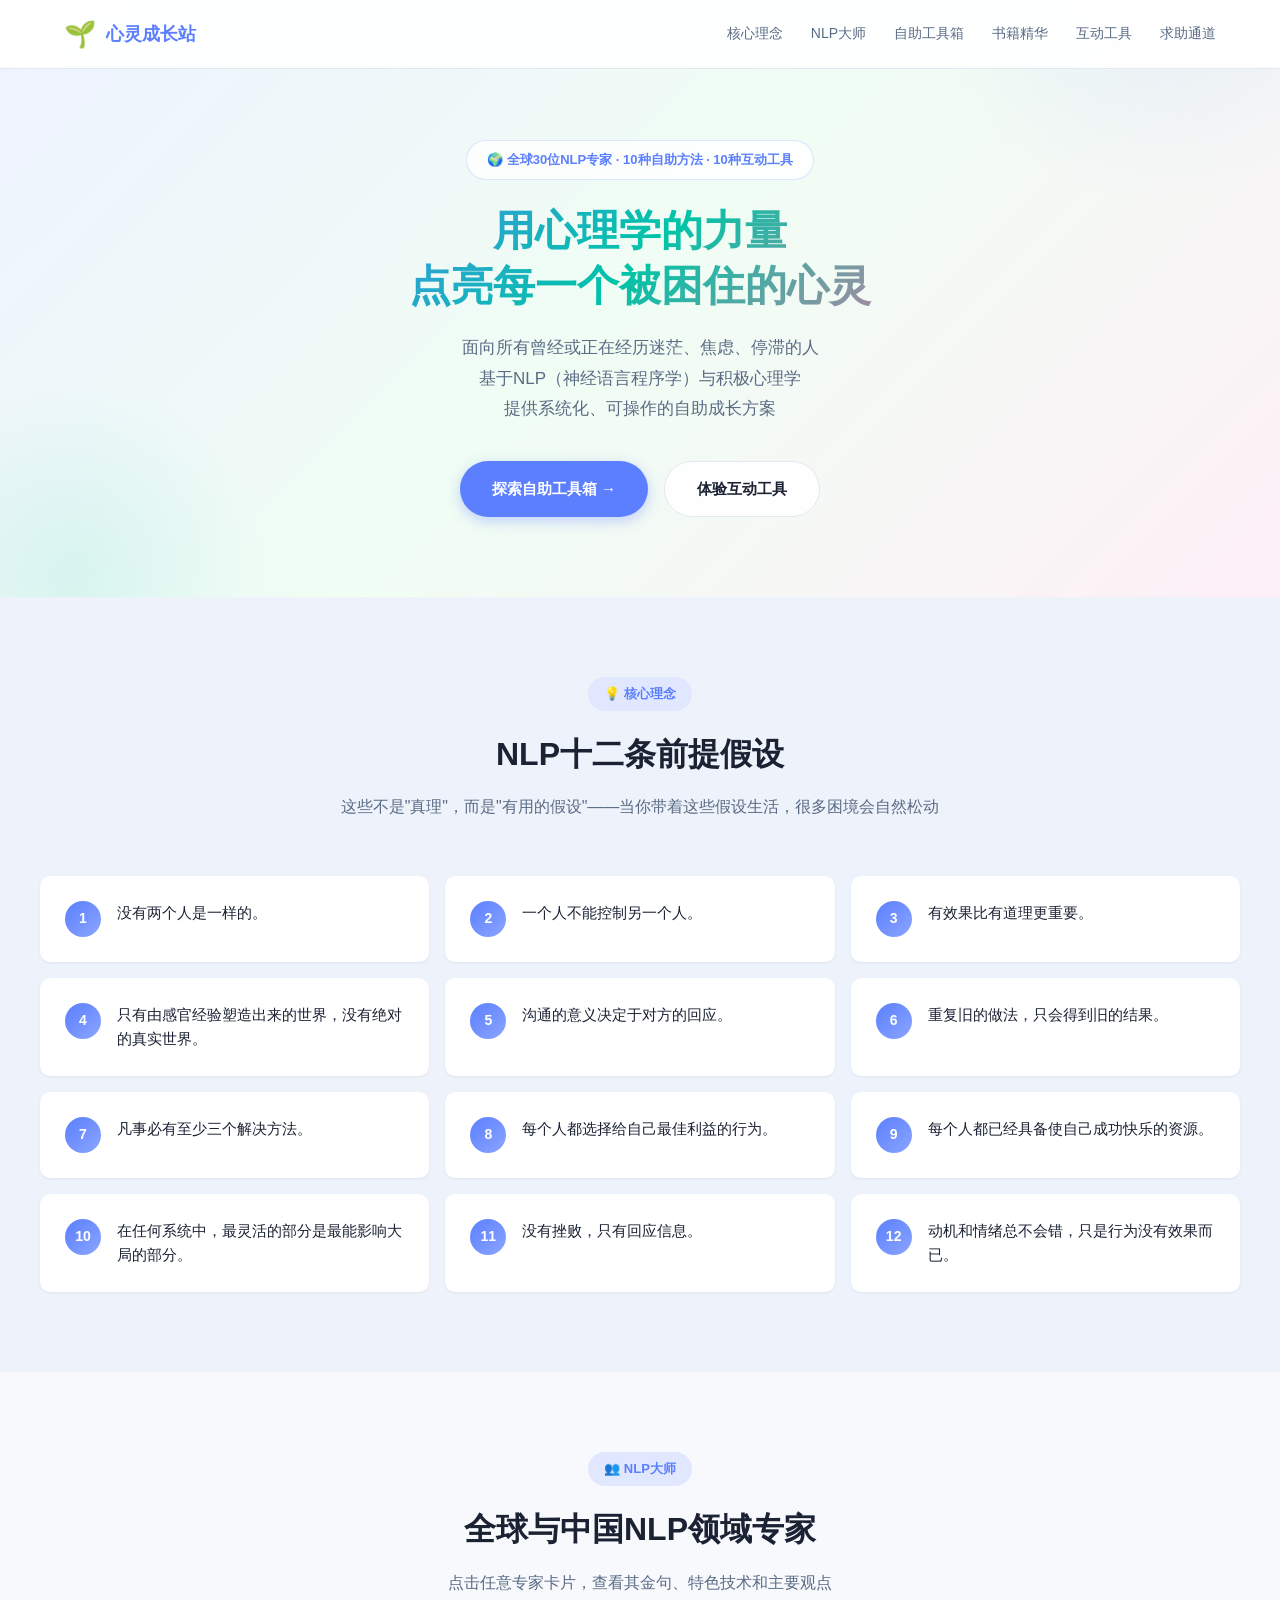
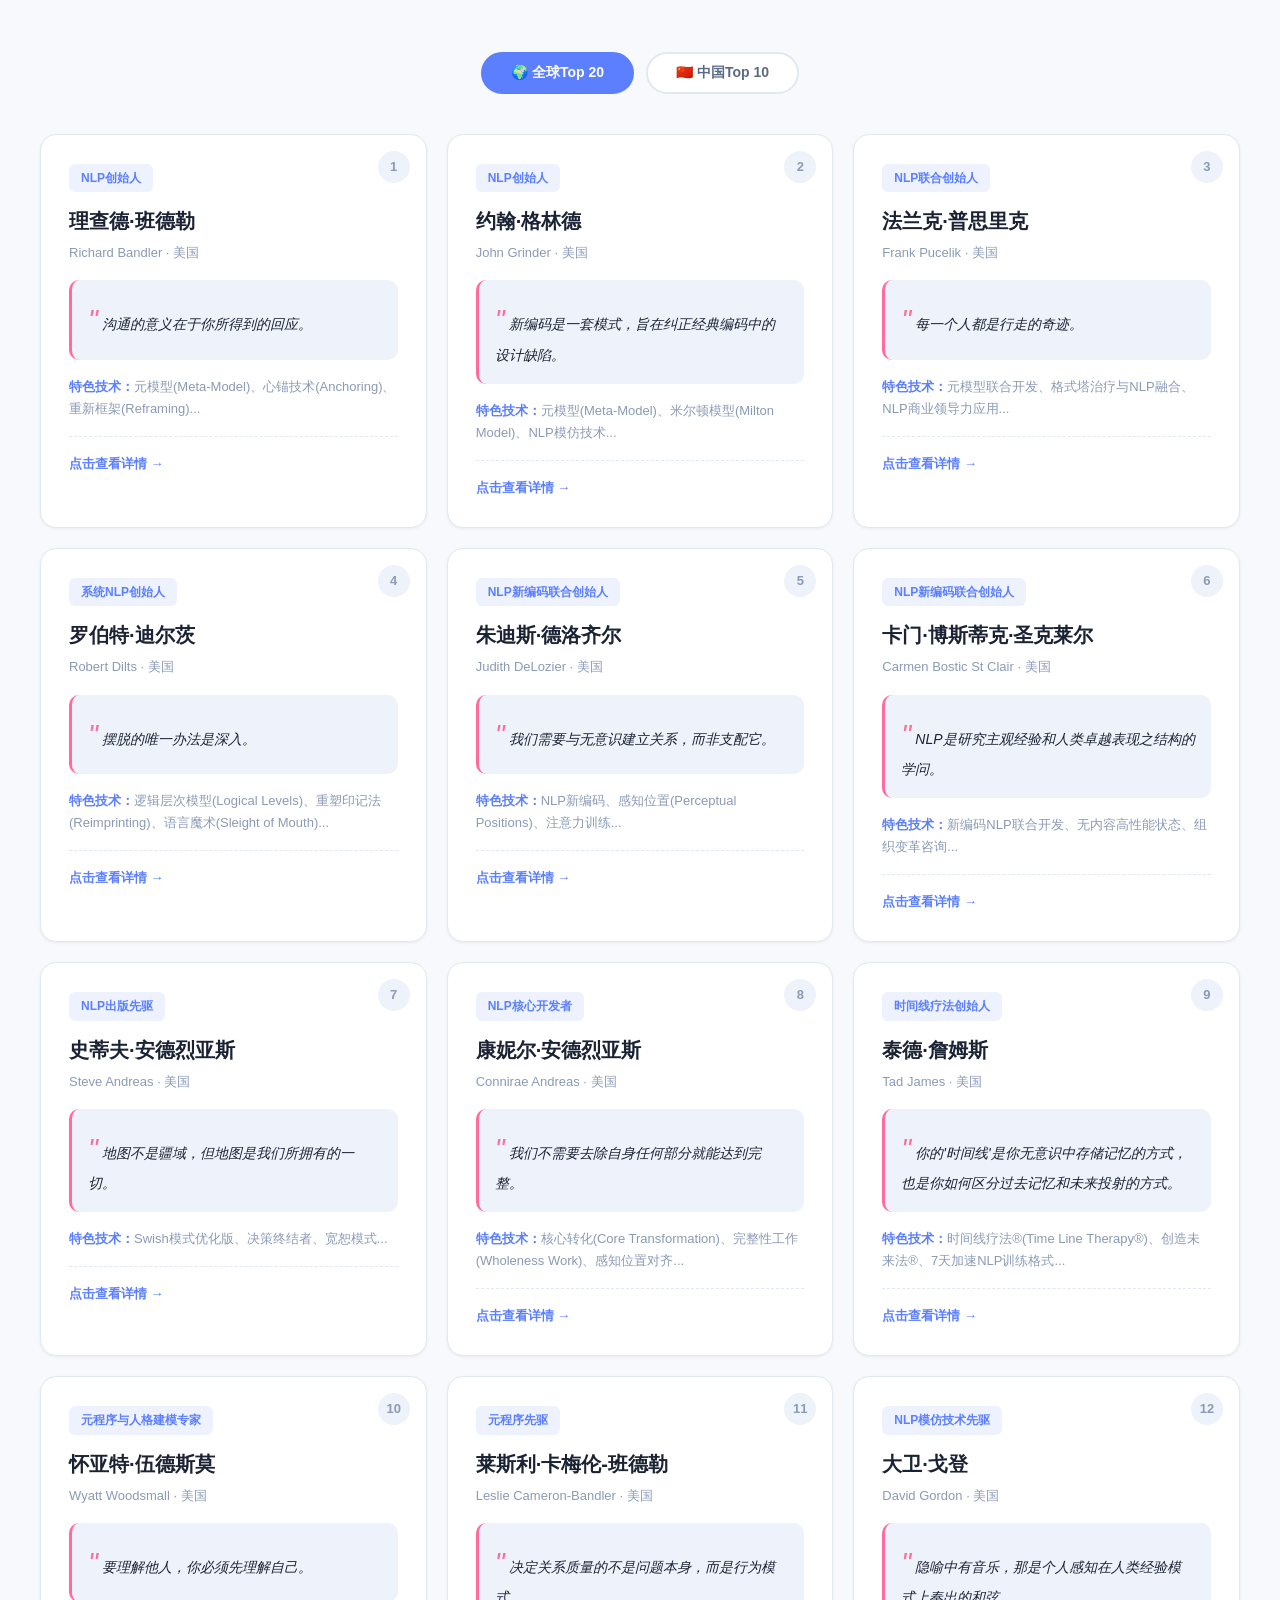
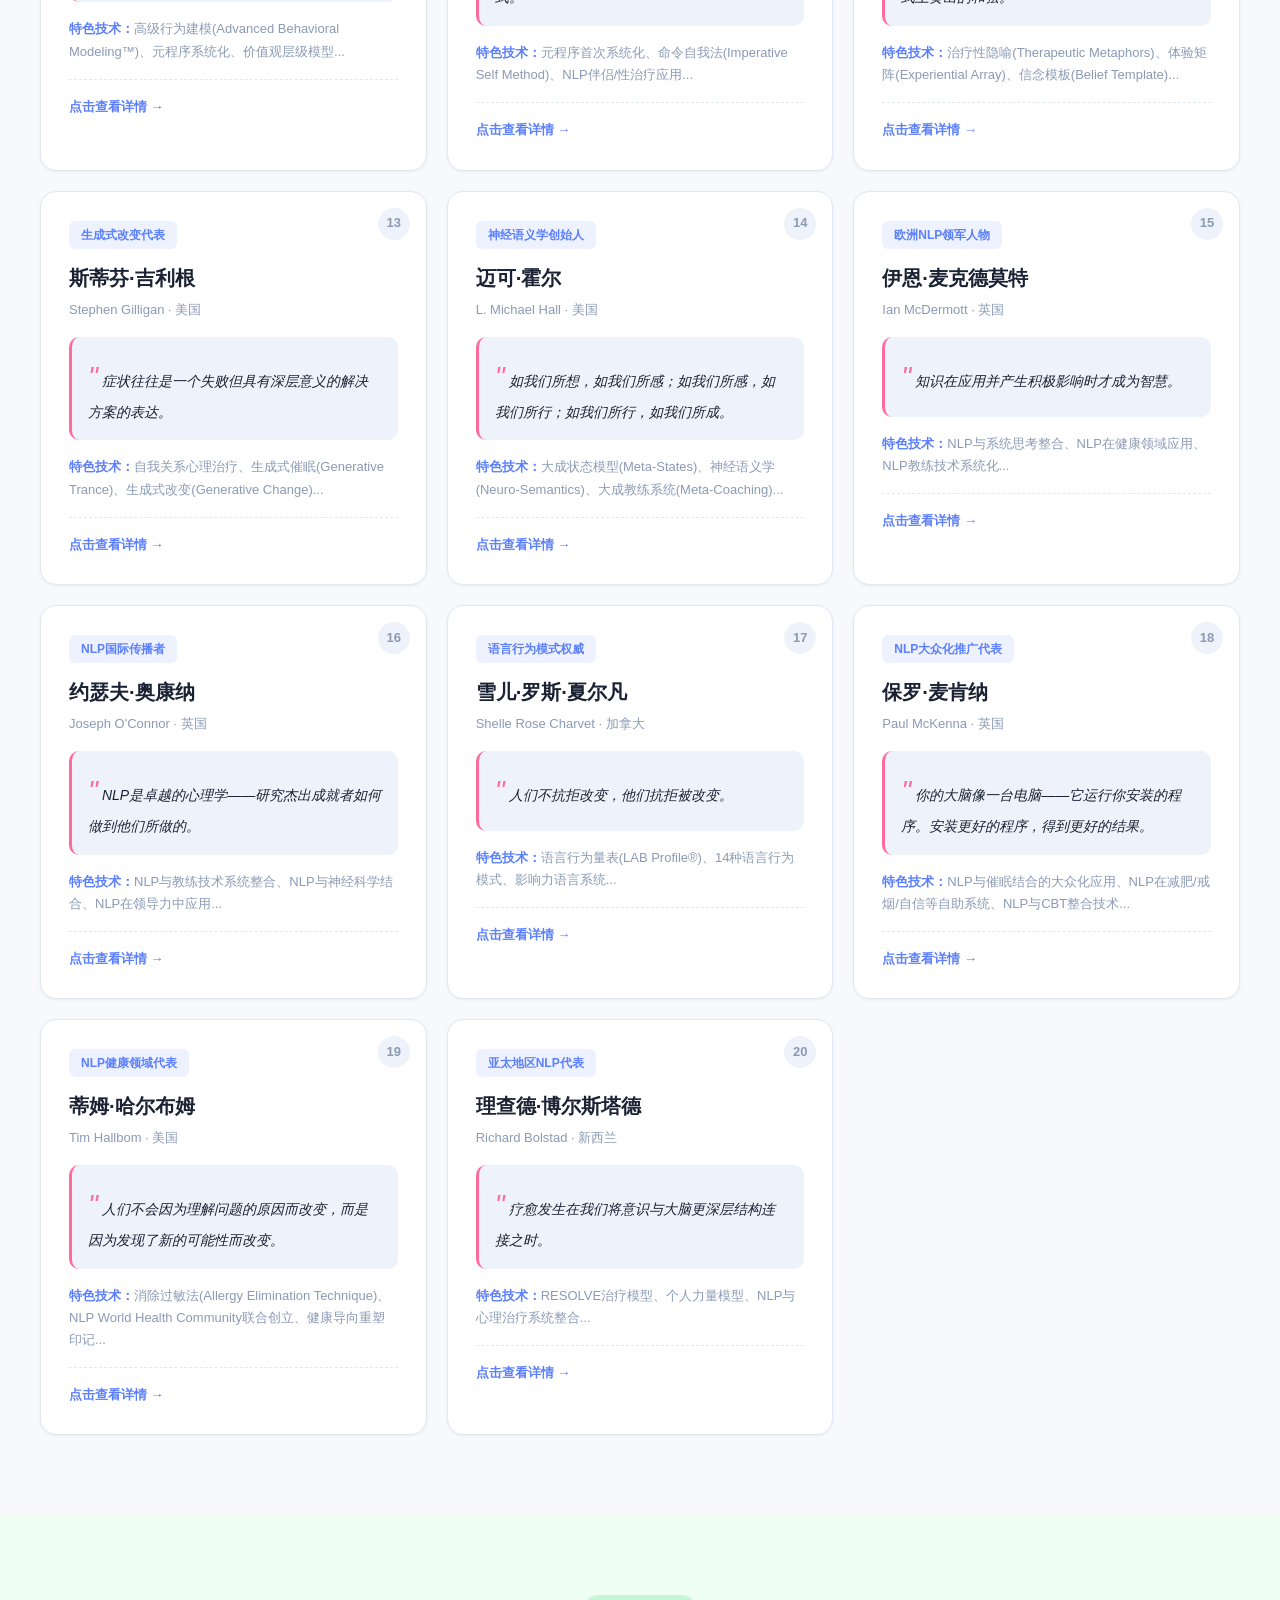
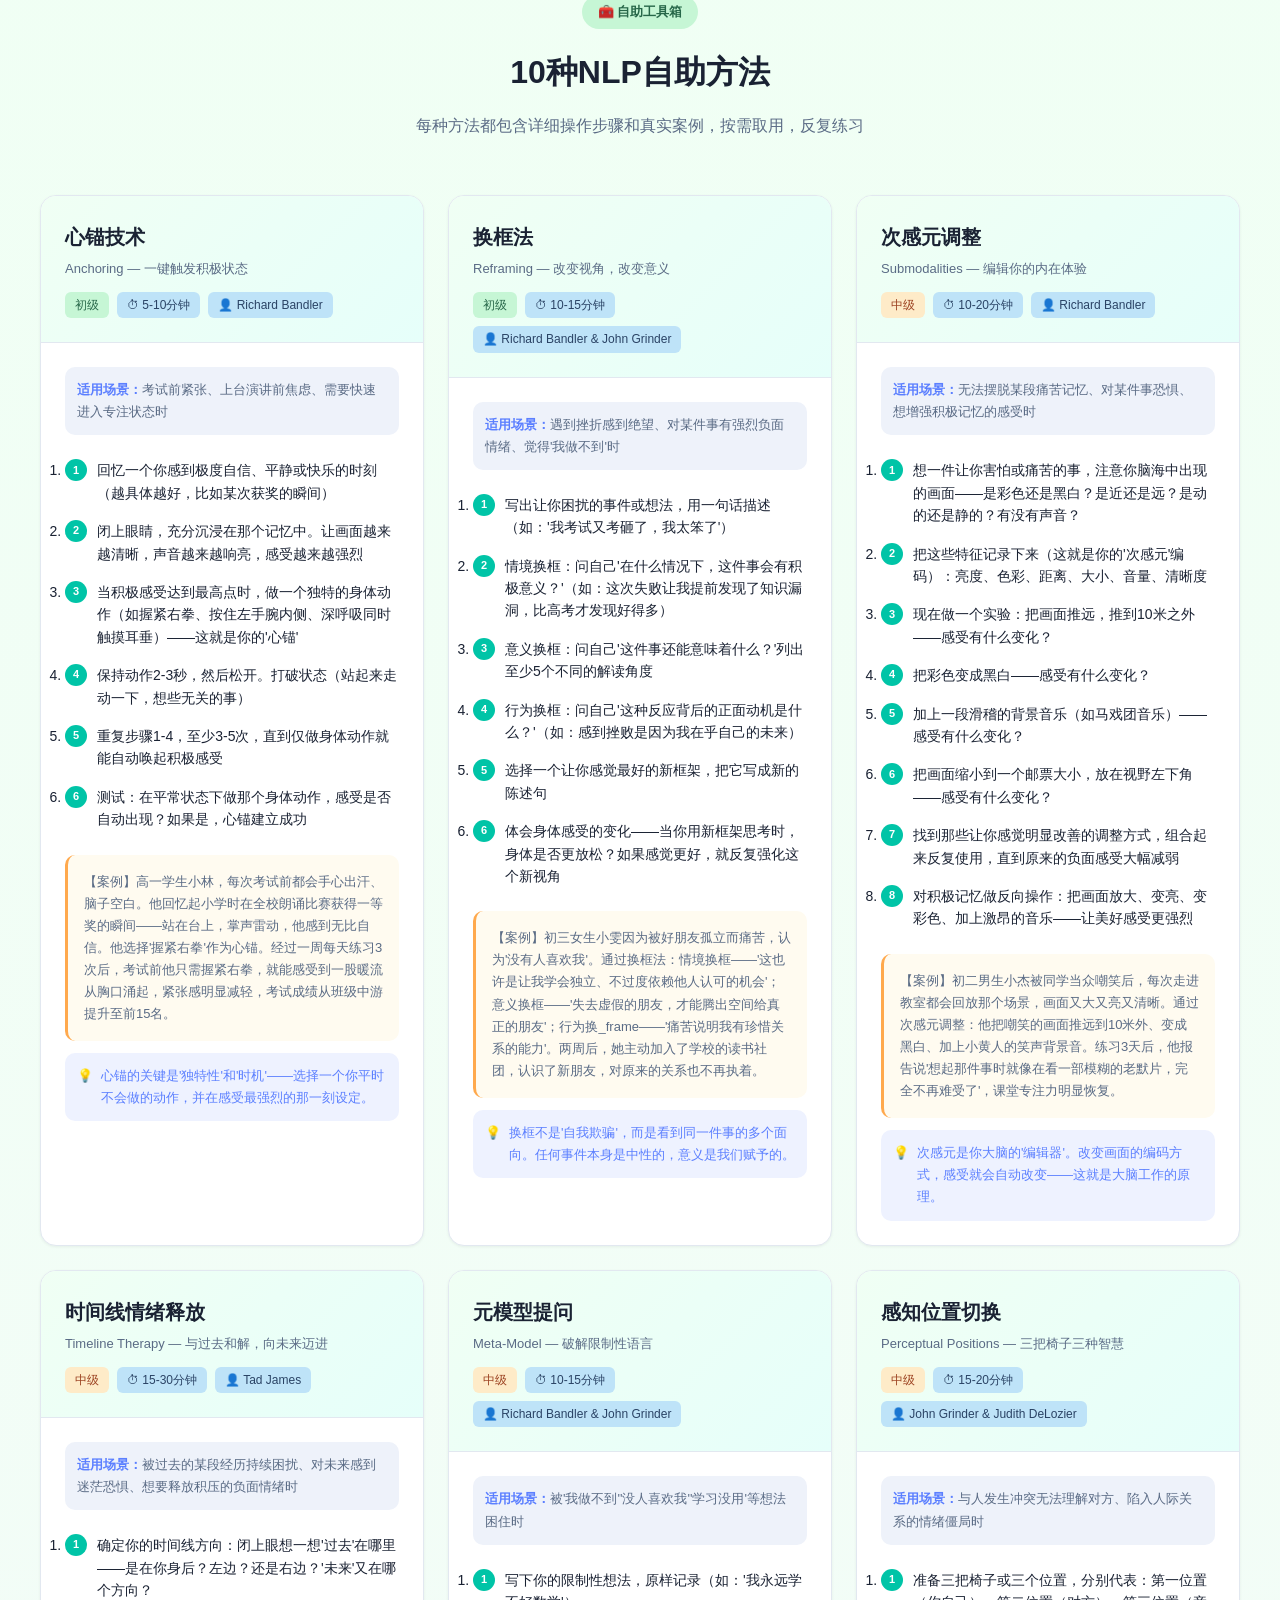
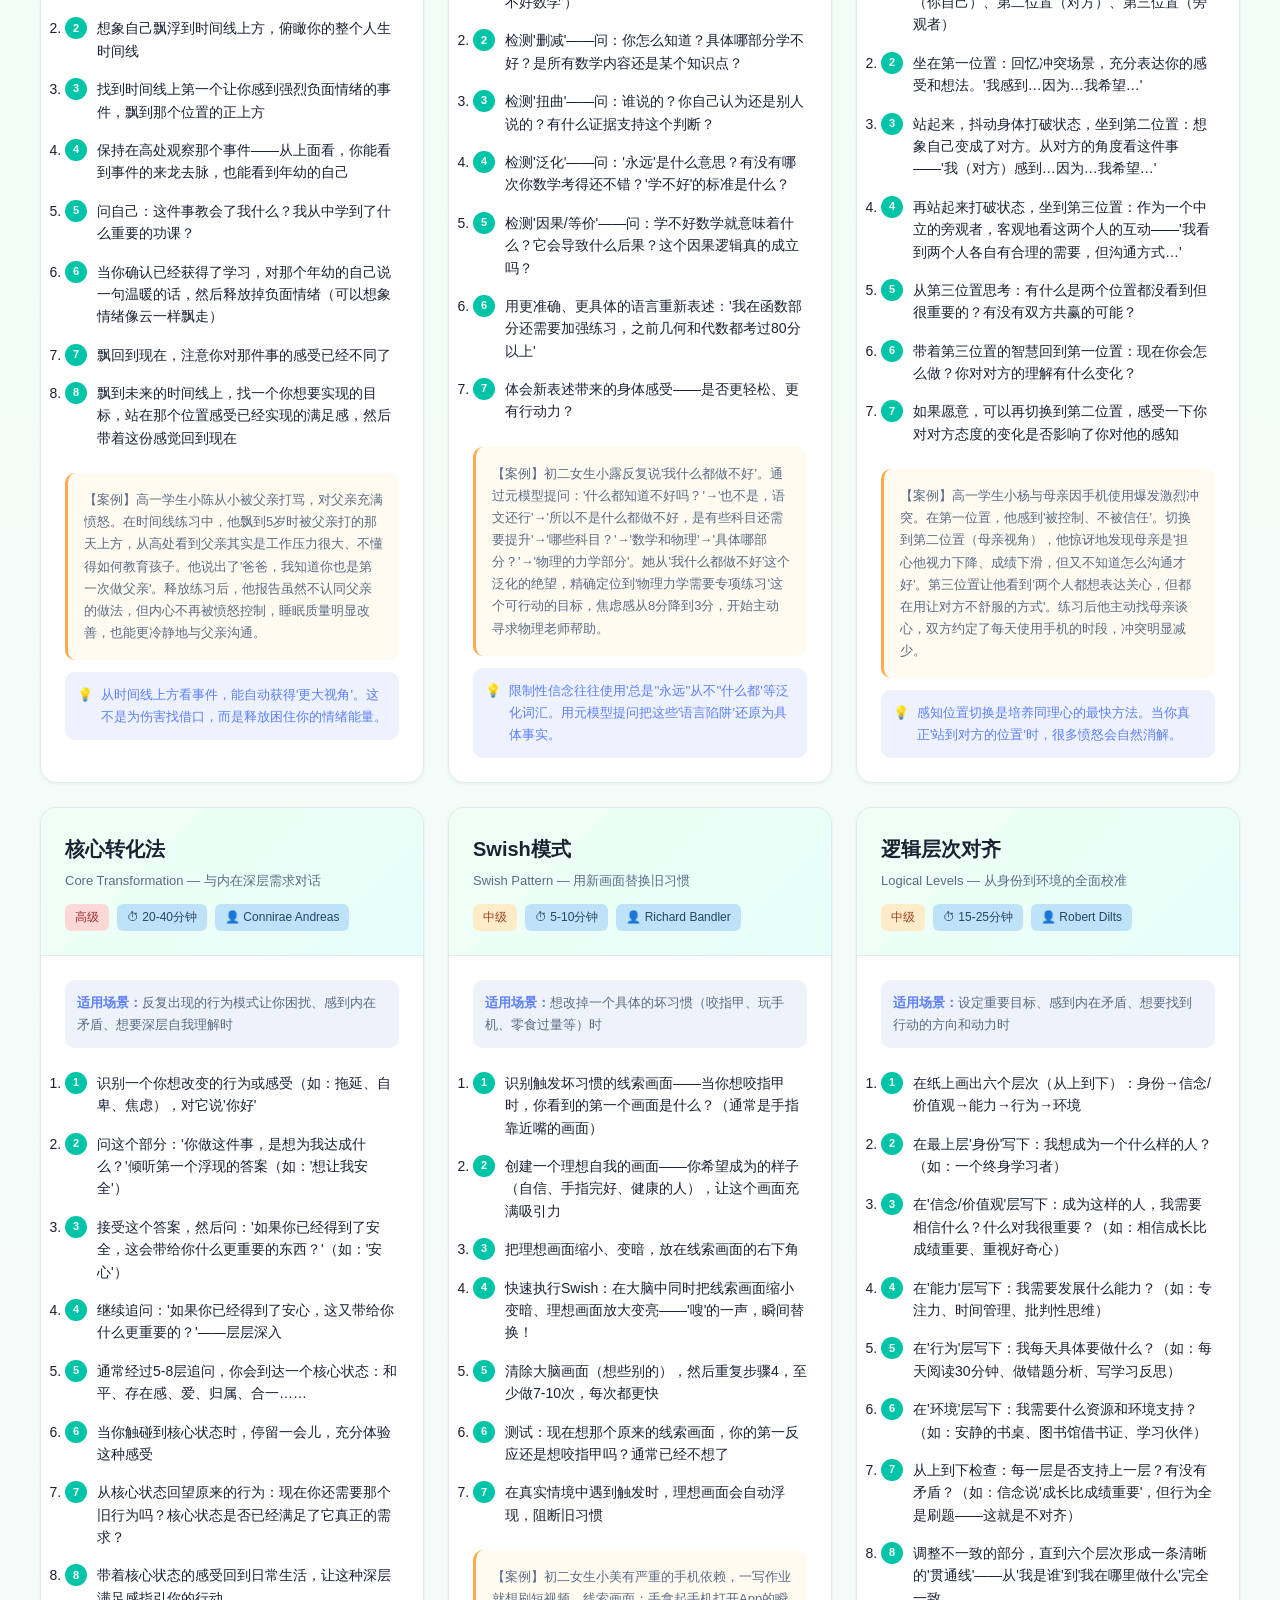
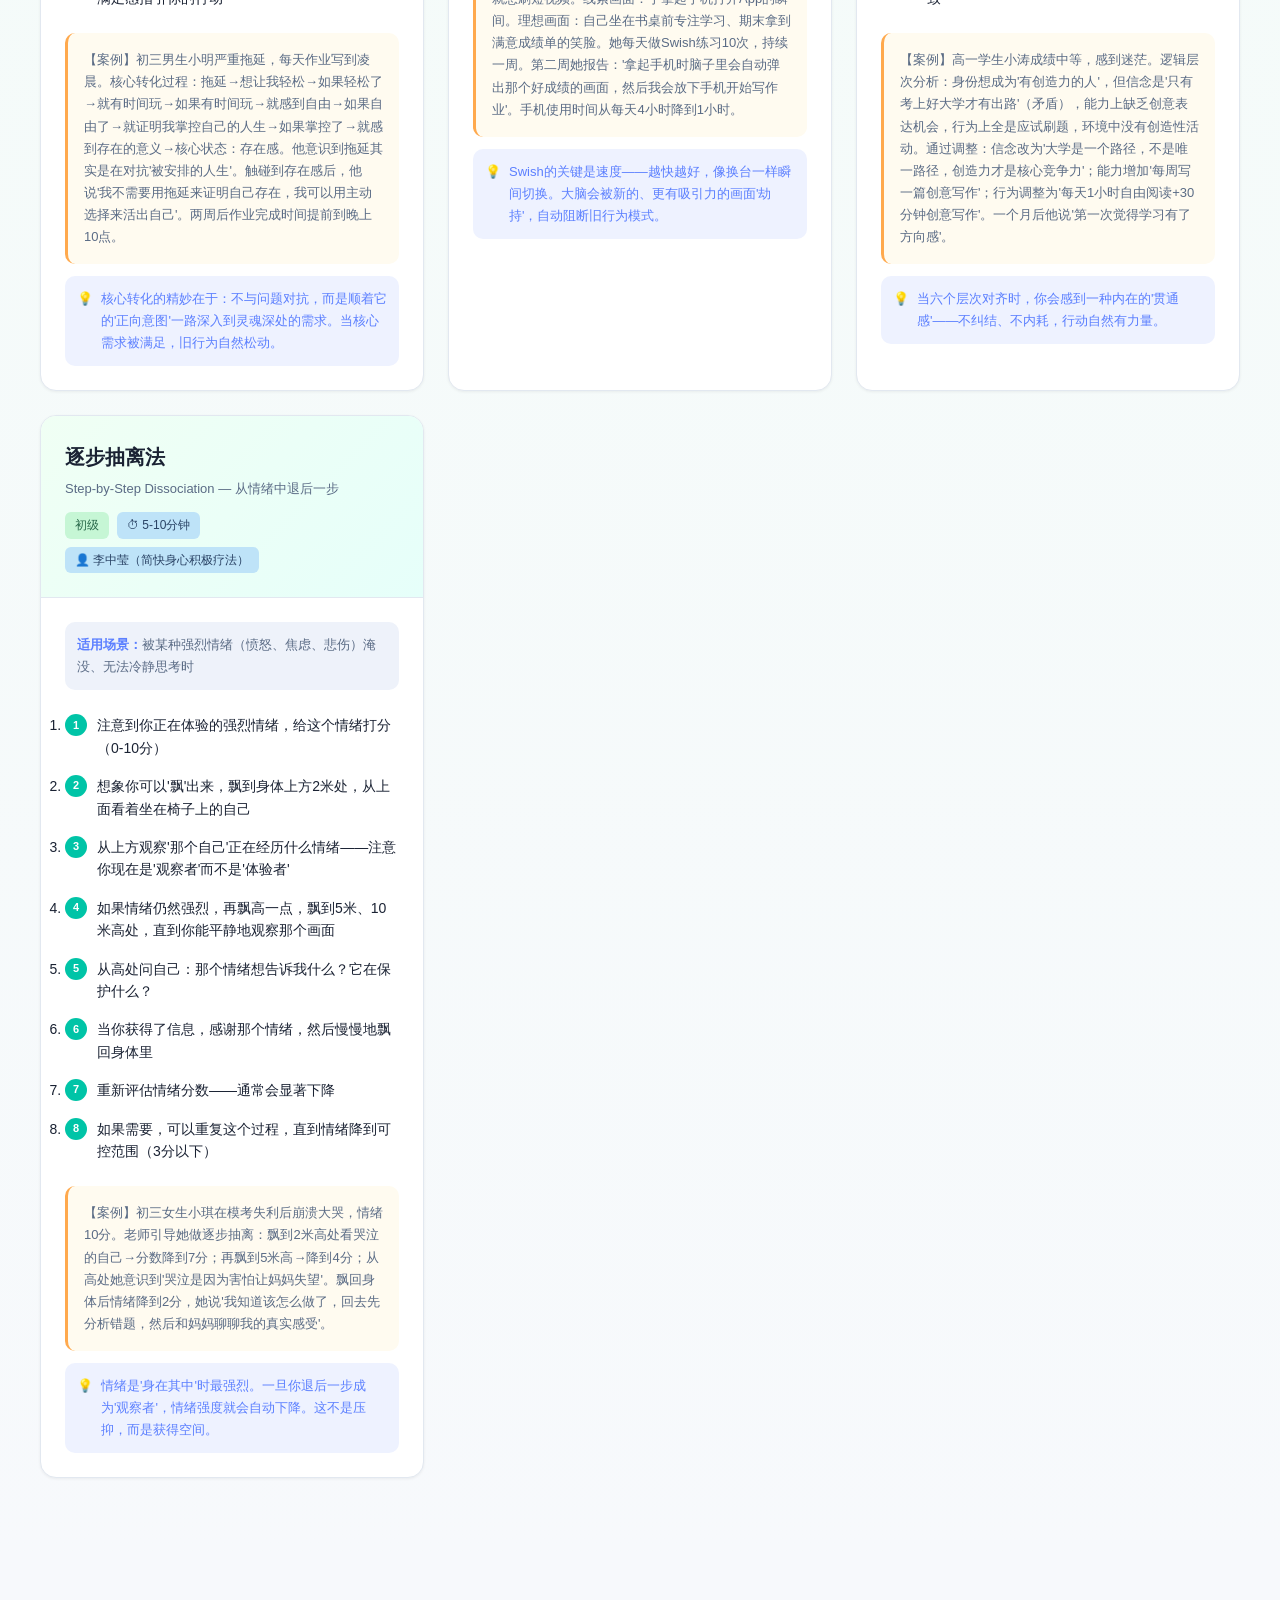
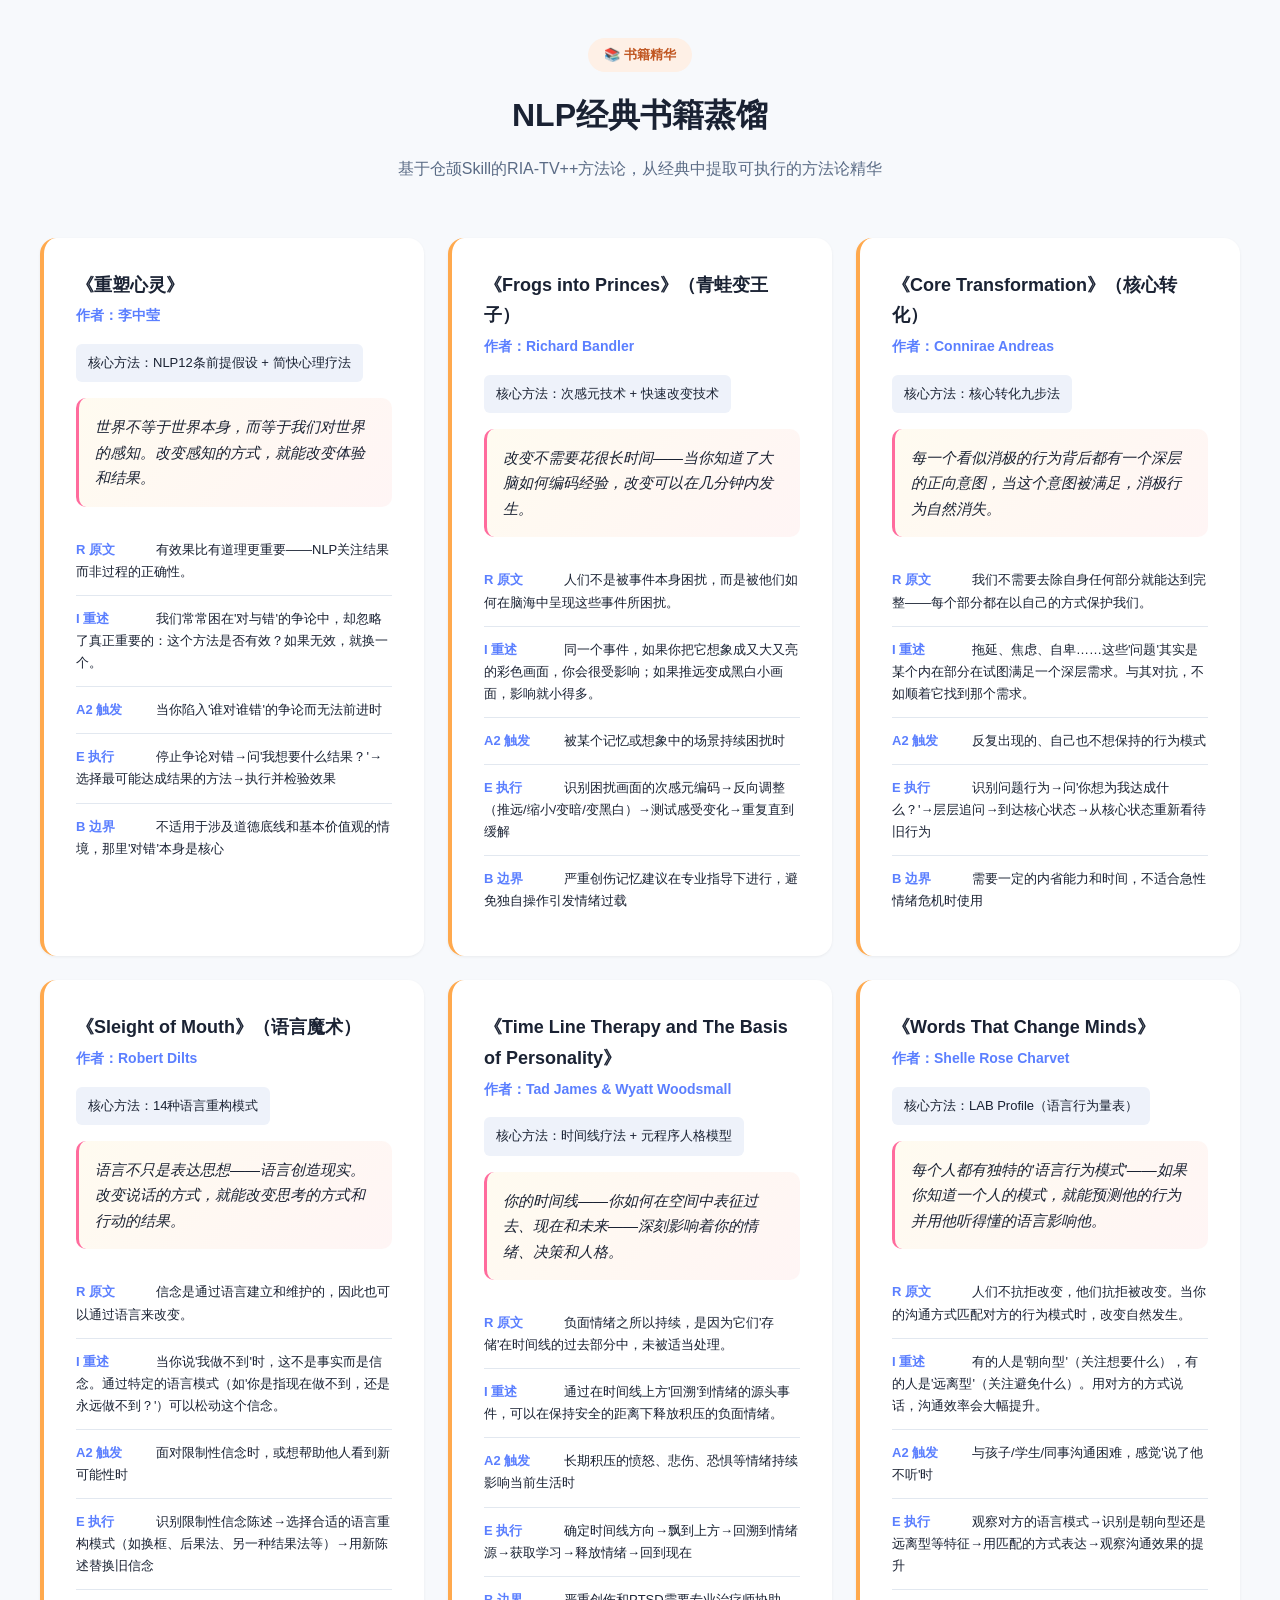
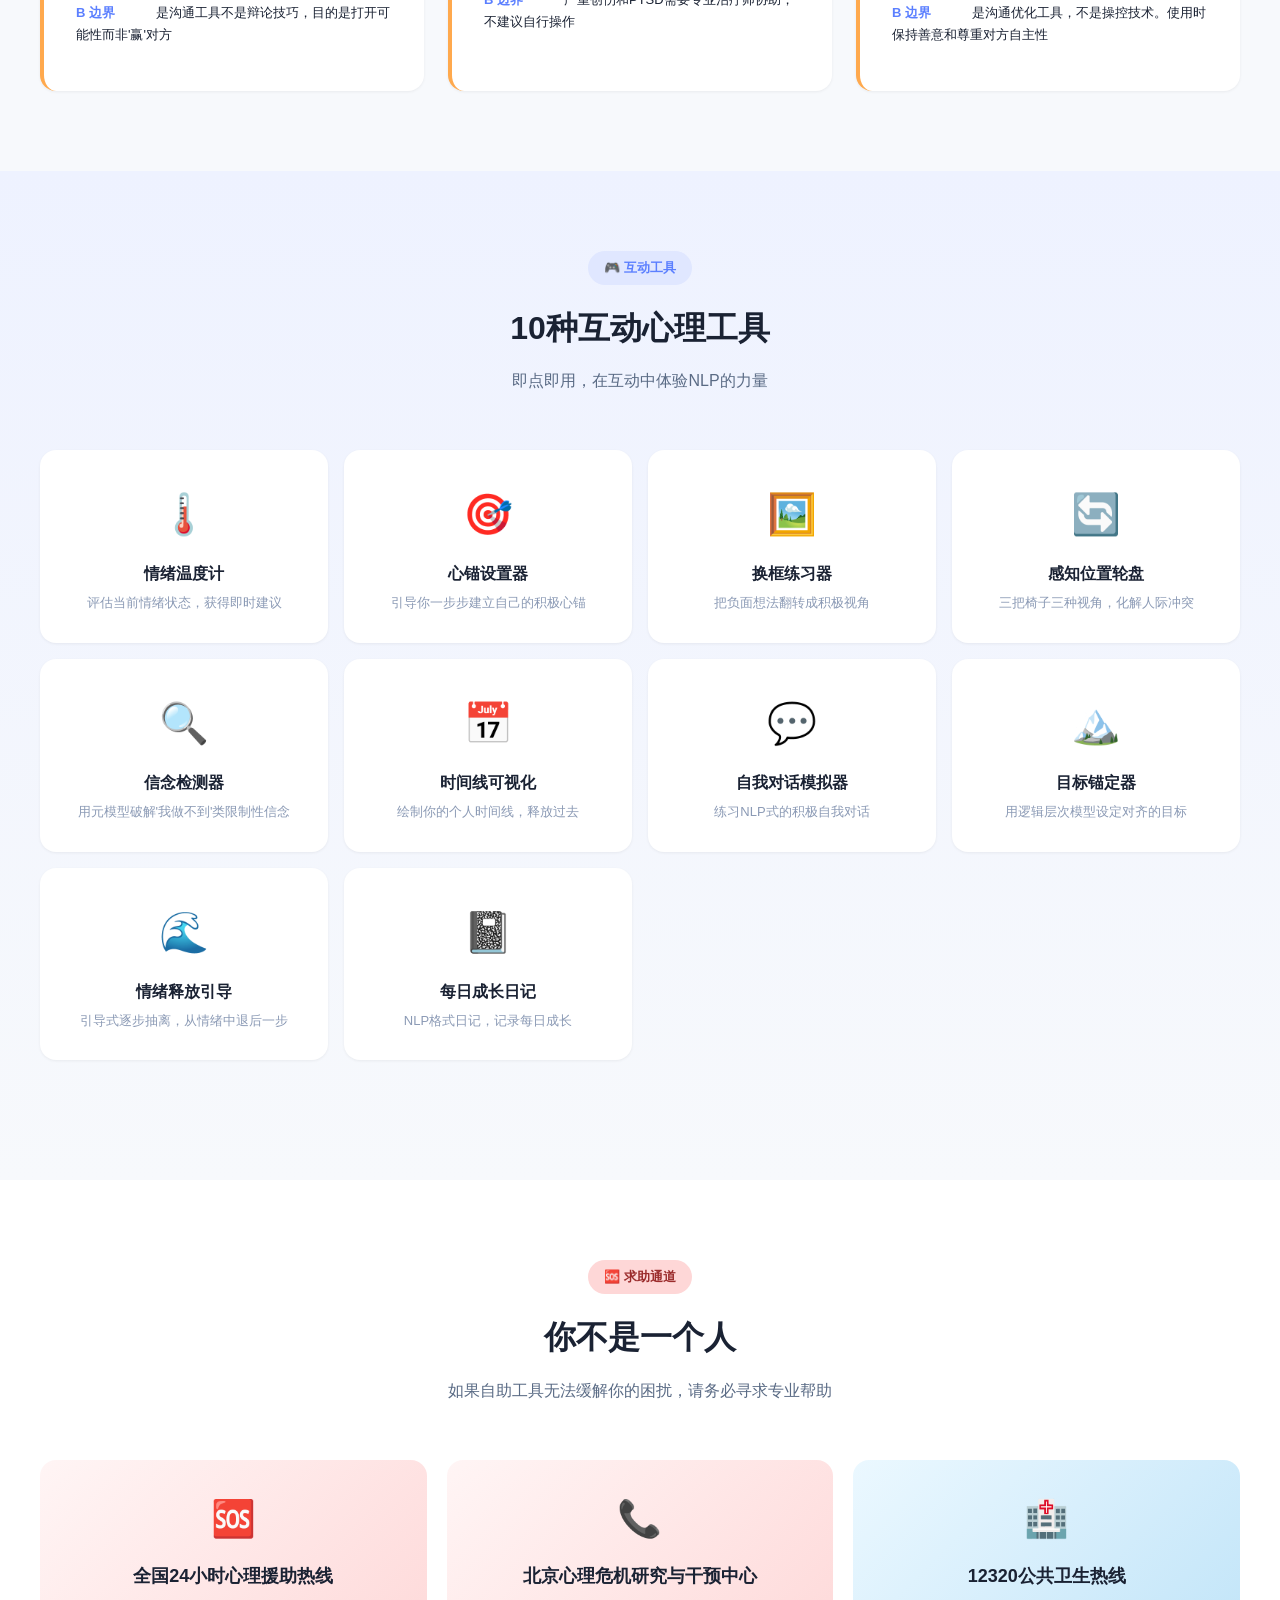
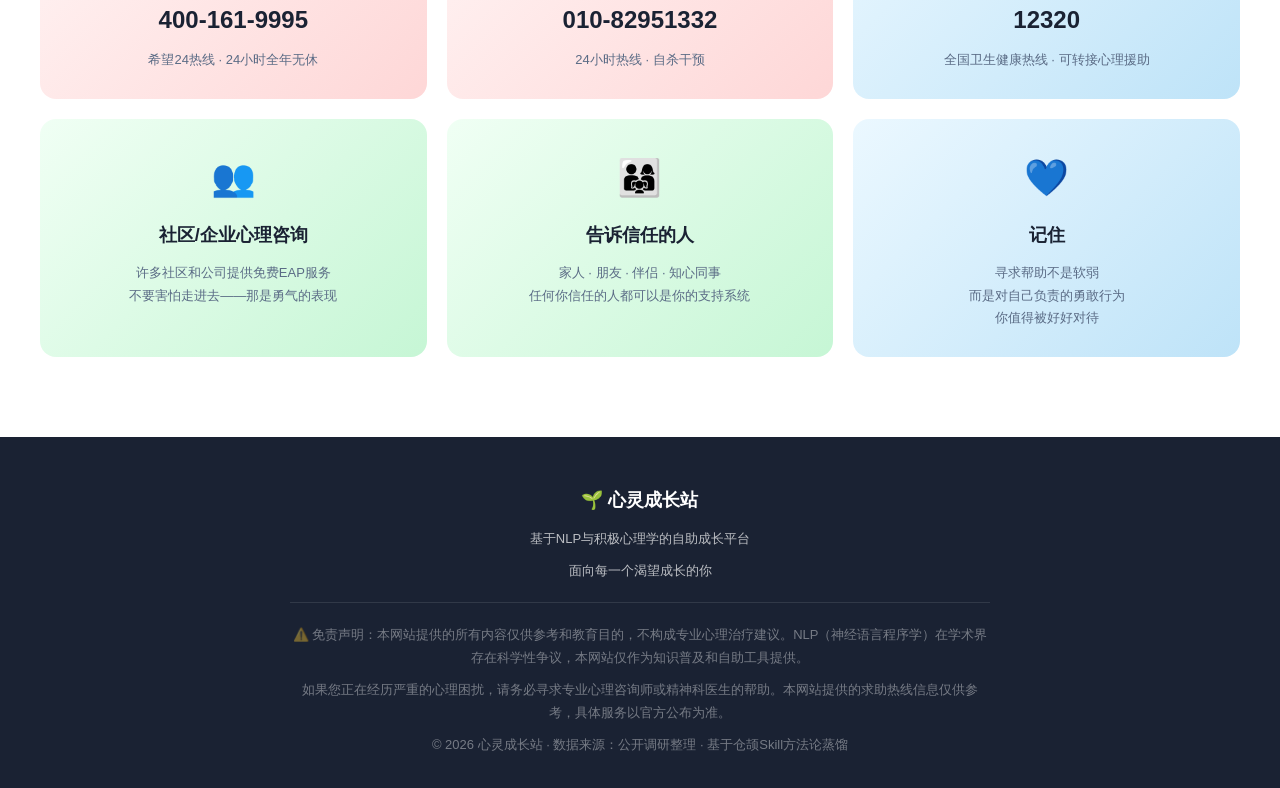
==== inline.html @ bf57987c "refactor: 移除中小学生相关内容，改为通用成人版" ====
<!DOCTYPE html>
<html lang="zh-CN">
<head>
  <meta charset="UTF-8">
  <meta name="viewport" content="width=device-width, initial-scale=1.0">
  <title>NLP心理学自助成长平台 | 心灵成长工具箱</title>
  <meta name="description" content="基于NLP（神经语言程序学）的自助成长心理学平台，涵盖全球及中国NLP专家、自助工具箱、互动心理工具，提供系统化可操作的自助成长方案。">
  <style>
/* ============================================================
   NLP心理学自助成长网站 - 样式表
   ============================================================ */

/* ---------- CSS变量 ---------- */
:root {
  --primary: #5B7FFF;
  --primary-light: #8BA5FF;
  --primary-dark: #3A5BDB;
  --secondary: #00C4A7;
  --accent: #FF6B9D;
  --warm: #FFA94D;
  --bg: #F7F9FC;
  --bg-card: #FFFFFF;
  --bg-soft: #EEF2FA;
  --text: #1A2233;
  --text-secondary: #5A6B85;
  --text-light: #8B9AB5;
  --border: #E2E8F0;
  --shadow-sm: 0 1px 3px rgba(0,0,0,0.06);
  --shadow-md: 0 4px 16px rgba(0,0,0,0.08);
  --shadow-lg: 0 12px 40px rgba(0,0,0,0.12);
  --radius: 16px;
  --radius-sm: 10px;
  --transition: 0.3s cubic-bezier(0.4, 0, 0.2, 1);
  --max-width: 1200px;
}

/* ---------- 重置 ---------- */
*, *::before, *::after { box-sizing: border-box; margin: 0; padding: 0; }
html { scroll-behavior: smooth; font-size: 16px; }
body {
  font-family: -apple-system, BlinkMacSystemFont, "Segoe UI", "PingFang SC", "Hiragino Sans GB", "Microsoft YaHei", "Helvetica Neue", Helvetica, Arial, sans-serif;
  background: var(--bg);
  color: var(--text);
  line-height: 1.7;
  -webkit-font-smoothing: antialiased;
}
a { color: inherit; text-decoration: none; }
ul { list-style: none; }
img { max-width: 100%; display: block; }

/* ---------- 导航栏 ---------- */
.navbar {
  position: fixed; top: 0; left: 0; right: 0; z-index: 1000;
  background: rgba(255,255,255,0.92);
  backdrop-filter: blur(12px);
  -webkit-backdrop-filter: blur(12px);
  border-bottom: 1px solid var(--border);
  transition: var(--transition);
}
.navbar-inner {
  max-width: var(--max-width); margin: 0 auto;
  display: flex; align-items: center; justify-content: space-between;
  padding: 12px 24px;
}
.navbar-logo {
  display: flex; align-items: center; gap: 10px;
  font-size: 18px; font-weight: 700; color: var(--primary);
}
.navbar-logo span { font-size: 26px; }
.navbar-links { display: flex; gap: 28px; }
.navbar-links a {
  font-size: 14px; font-weight: 500; color: var(--text-secondary);
  transition: var(--transition); position: relative;
}
.navbar-links a:hover { color: var(--primary); }
.navbar-links a::after {
  content: ''; position: absolute; bottom: -6px; left: 0; right: 0;
  height: 2px; background: var(--primary);
  transform: scaleX(0); transition: var(--transition); border-radius: 2px;
}
.navbar-links a:hover::after { transform: scaleX(1); }
.navbar-toggle { display: none; font-size: 24px; cursor: pointer; background: none; border: none; }

/* ---------- Hero ---------- */
.hero {
  position: relative;
  padding: 140px 24px 80px;
  text-align: center;
  background: linear-gradient(135deg, #EEF2FF 0%, #F0FDF4 50%, #FEF0F7 100%);
  overflow: hidden;
}
.hero::before {
  content: '';
  position: absolute; top: -50%; right: -10%;
  width: 500px; height: 500px;
  background: radial-gradient(circle, rgba(91,127,255,0.1) 0%, transparent 70%);
  border-radius: 50%;
}
.hero::after {
  content: '';
  position: absolute; bottom: -30%; left: -10%;
  width: 400px; height: 400px;
  background: radial-gradient(circle, rgba(0,196,167,0.1) 0%, transparent 70%);
  border-radius: 50%;
}
.hero-content { position: relative; z-index: 1; max-width: 800px; margin: 0 auto; }
.hero-badge {
  display: inline-flex; align-items: center; gap: 8px;
  background: rgba(255,255,255,0.8);
  padding: 8px 20px; border-radius: 100px;
  font-size: 13px; color: var(--primary); font-weight: 600;
  border: 1px solid rgba(91,127,255,0.2);
  margin-bottom: 24px;
}
.hero h1 {
  font-size: 42px; font-weight: 800; line-height: 1.3;
  margin-bottom: 20px;
  background: linear-gradient(135deg, var(--primary) 0%, var(--secondary) 50%, var(--accent) 100%);
  -webkit-background-clip: text; -webkit-text-fill-color: transparent;
  background-clip: text;
}
.hero p {
  font-size: 17px; color: var(--text-secondary); line-height: 1.8;
  margin-bottom: 36px;
}
.hero-buttons { display: flex; gap: 16px; justify-content: center; flex-wrap: wrap; }
.btn {
  display: inline-flex; align-items: center; gap: 8px;
  padding: 14px 32px; border-radius: 100px;
  font-size: 15px; font-weight: 600; cursor: pointer;
  transition: var(--transition); border: none; font-family: inherit;
}
.btn-primary {
  background: var(--primary); color: #fff;
  box-shadow: 0 4px 14px rgba(91,127,255,0.35);
}
.btn-primary:hover { background: var(--primary-dark); transform: translateY(-2px); box-shadow: 0 6px 20px rgba(91,127,255,0.4); }
.btn-secondary {
  background: rgba(255,255,255,0.9); color: var(--text);
  border: 1px solid var(--border);
}
.btn-secondary:hover { background: #fff; border-color: var(--primary); color: var(--primary); }

/* ---------- 通用Section ---------- */
.section { padding: 80px 24px; }
.section-inner { max-width: var(--max-width); margin: 0 auto; }
.section-header { text-align: center; margin-bottom: 56px; }
.section-tag {
  display: inline-block; padding: 6px 16px; border-radius: 100px;
  font-size: 13px; font-weight: 600; margin-bottom: 16px;
}
.section-header h2 { font-size: 32px; font-weight: 700; margin-bottom: 12px; }
.section-header p { font-size: 16px; color: var(--text-secondary); max-width: 600px; margin: 0 auto; }

/* ---------- 现状洞察 ---------- */
#crisis { background: linear-gradient(180deg, #FFFBFB 0%, var(--bg) 100%); }
#crisis .section-tag { background: #FFE5E5; color: #E53E3E; }
.stat-grid {
  display: grid; grid-template-columns: repeat(auto-fit, minmax(280px, 1fr));
  gap: 20px; margin-bottom: 48px;
}
.stat-card {
  background: var(--bg-card); border-radius: var(--radius);
  padding: 28px; box-shadow: var(--shadow-sm);
  border-left: 4px solid var(--accent);
  transition: var(--transition);
}
.stat-card:hover { box-shadow: var(--shadow-md); transform: translateY(-4px); }
.stat-value { font-size: 36px; font-weight: 800; color: var(--accent); margin-bottom: 8px; }
.stat-label { font-size: 15px; font-weight: 600; margin-bottom: 4px; }
.stat-desc { font-size: 13px; color: var(--text-light); }

.problem-grid { display: grid; grid-template-columns: repeat(auto-fit, minmax(320px, 1fr)); gap: 24px; margin-bottom: 40px; }
.problem-card {
  background: var(--bg-card); border-radius: var(--radius);
  padding: 32px; box-shadow: var(--shadow-sm);
  border-top: 4px solid var(--accent);
  transition: var(--transition);
}
.problem-card:hover { box-shadow: var(--shadow-md); }
.problem-card h3 { font-size: 22px; font-weight: 700; margin-bottom: 8px; }
.problem-card .proposer { font-size: 13px; color: var(--text-light); margin-bottom: 16px; }
.problem-card .definition { font-size: 14px; color: var(--text-secondary); margin-bottom: 20px; line-height: 1.8; }
.problem-card h4 { font-size: 14px; font-weight: 600; color: var(--primary); margin-bottom: 8px; }
.tag-list { display: flex; flex-wrap: wrap; gap: 8px; margin-bottom: 16px; }
.tag {
  display: inline-block; padding: 4px 12px; border-radius: 6px;
  font-size: 12px; font-weight: 500;
}
.tag-manifestation { background: #FFF0F0; color: #C53030; }
.tag-cause { background: #FFF8E1; color: #B7791F; }

/* ---------- NLP前提假设 ---------- */
#presuppositions { background: var(--bg-soft); }
#presuppositions .section-tag { background: #E0E7FF; color: var(--primary); }
.presup-grid {
  display: grid; grid-template-columns: repeat(auto-fit, minmax(300px, 1fr));
  gap: 16px;
}
.presup-card {
  background: var(--bg-card); border-radius: var(--radius-sm);
  padding: 24px; box-shadow: var(--shadow-sm);
  display: flex; gap: 16px; align-items: flex-start;
  transition: var(--transition);
  border: 1px solid transparent;
}
.presup-card:hover { border-color: var(--primary); box-shadow: var(--shadow-md); }
.presup-number {
  flex-shrink: 0; width: 36px; height: 36px;
  background: linear-gradient(135deg, var(--primary), var(--primary-light));
  border-radius: 50%; display: flex; align-items: center; justify-content: center;
  color: #fff; font-weight: 700; font-size: 14px;
}
.presup-text { font-size: 15px; font-weight: 500; line-height: 1.6; }

/* ---------- 专家页面 ---------- */
#experts .section-tag { background: #E0E7FF; color: var(--primary); }
.expert-tabs {
  display: flex; gap: 12px; justify-content: center; margin-bottom: 40px;
}
.tab-btn {
  padding: 10px 28px; border-radius: 100px;
  font-size: 14px; font-weight: 600; cursor: pointer;
  border: 2px solid var(--border); background: var(--bg-card);
  color: var(--text-secondary); transition: var(--transition);
}
.tab-btn.active { border-color: var(--primary); background: var(--primary); color: #fff; }
.expert-grid {
  display: grid; grid-template-columns: repeat(auto-fill, minmax(340px, 1fr));
  gap: 20px;
}
.expert-card {
  background: var(--bg-card); border-radius: var(--radius);
  padding: 28px; box-shadow: var(--shadow-sm);
  cursor: pointer; transition: var(--transition);
  border: 1px solid var(--border); position: relative; overflow: hidden;
}
.expert-card::before {
  content: ''; position: absolute; top: 0; left: 0; right: 0; height: 4px;
  background: linear-gradient(90deg, var(--primary), var(--secondary));
  transform: scaleX(0); transform-origin: left; transition: var(--transition);
}
.expert-card:hover { box-shadow: var(--shadow-lg); transform: translateY(-6px); border-color: transparent; }
.expert-card:hover::before { transform: scaleX(1); }
.expert-rank {
  position: absolute; top: 16px; right: 16px;
  width: 32px; height: 32px; border-radius: 50%;
  background: var(--bg-soft); color: var(--text-light);
  display: flex; align-items: center; justify-content: center;
  font-size: 13px; font-weight: 700;
}
.expert-card .category {
  display: inline-block; padding: 4px 12px; border-radius: 6px;
  font-size: 12px; font-weight: 600; margin-bottom: 12px;
  background: #EEF2FF; color: var(--primary);
}
.expert-card h3 { font-size: 20px; font-weight: 700; margin-bottom: 4px; }
.expert-card .name-en { font-size: 13px; color: var(--text-light); margin-bottom: 16px; }
.expert-card .nationality { font-size: 13px; color: var(--text-secondary); margin-bottom: 16px; }
.expert-quote {
  background: var(--bg-soft); border-radius: var(--radius-sm);
  padding: 16px; margin-bottom: 16px;
  font-size: 14px; font-style: italic; color: var(--text);
  border-left: 3px solid var(--accent);
}
.expert-quote::before { content: '"'; font-size: 28px; color: var(--accent); margin-right: 4px; }
.expert-card .techniques-preview {
  font-size: 13px; color: var(--text-light);
}
.expert-card .techniques-preview strong { color: var(--primary); }
.click-hint {
  margin-top: 16px; padding-top: 16px; border-top: 1px dashed var(--border);
  font-size: 13px; color: var(--primary); font-weight: 600;
  display: flex; align-items: center; gap: 6px;
}

/* ---------- 专家详情弹窗 ---------- */
.modal-overlay {
  position: fixed; inset: 0; z-index: 2000;
  background: rgba(0,0,0,0.5); backdrop-filter: blur(4px);
  display: none; align-items: center; justify-content: center;
  padding: 24px; opacity: 0; transition: opacity 0.3s;
}
.modal-overlay.active { display: flex; opacity: 1; }
.modal {
  background: var(--bg-card); border-radius: 20px;
  max-width: 640px; width: 100%; max-height: 85vh; overflow-y: auto;
  box-shadow: var(--shadow-lg); padding: 40px;
  transform: scale(0.9); transition: transform 0.3s;
}
.modal-overlay.active .modal { transform: scale(1); }
.modal-close {
  position: absolute; top: 16px; right: 16px;
  width: 36px; height: 36px; border-radius: 50%;
  background: var(--bg-soft); border: none; cursor: pointer;
  font-size: 18px; color: var(--text-light); transition: var(--transition);
}
.modal-close:hover { background: #FFD0D0; color: #E53E3E; }
.modal-category {
  display: inline-block; padding: 4px 12px; border-radius: 6px;
  font-size: 12px; font-weight: 600; margin-bottom: 12px;
  background: #EEF2FF; color: var(--primary);
}
.modal h2 { font-size: 26px; font-weight: 700; margin-bottom: 4px; }
.modal .modal-name-en { font-size: 14px; color: var(--text-light); margin-bottom: 24px; }
.modal-section { margin-bottom: 24px; }
.modal-section h4 {
  font-size: 14px; font-weight: 700; color: var(--primary);
  margin-bottom: 10px; display: flex; align-items: center; gap: 6px;
}
.modal-section h4::before { content: ''; width: 4px; height: 16px; background: var(--primary); border-radius: 2px; }
.modal-quote-box {
  background: linear-gradient(135deg, #FFF5F5, #FFF0F6);
  border-radius: var(--radius-sm); padding: 20px;
  font-size: 17px; font-weight: 600; color: var(--text);
  border-left: 4px solid var(--accent); position: relative;
}
.modal-quote-box::before {
  content: '"'; position: absolute; top: -10px; left: 16px;
  font-size: 48px; color: var(--accent); opacity: 0.3;
}
.modal-list li {
  padding: 8px 0; font-size: 14px; color: var(--text-secondary);
  border-bottom: 1px solid var(--border);
}
.modal-list li:last-child { border-bottom: none; }
.modal-list li::before { content: '•'; color: var(--primary); font-weight: bold; margin-right: 8px; }
.modal-viewpoint {
  font-size: 14px; color: var(--text-secondary); line-height: 1.8;
  background: var(--bg-soft); padding: 16px; border-radius: var(--radius-sm);
}

/* ---------- 自助工具箱 ---------- */
#toolkit { background: linear-gradient(180deg, #F0FFF4 0%, var(--bg) 100%); }
#toolkit .section-tag { background: #C6F6D5; color: #276749; }
.tool-grid {
  display: grid; grid-template-columns: repeat(auto-fill, minmax(360px, 1fr));
  gap: 24px;
}
.tool-card {
  background: var(--bg-card); border-radius: var(--radius);
  overflow: hidden; box-shadow: var(--shadow-sm);
  transition: var(--transition); border: 1px solid var(--border);
}
.tool-card:hover { box-shadow: var(--shadow-lg); transform: translateY(-4px); }
.tool-header {
  padding: 24px; background: linear-gradient(135deg, #F0FFF4, #E6FFFA);
  border-bottom: 1px solid var(--border);
}
.tool-header h3 { font-size: 20px; font-weight: 700; margin-bottom: 4px; }
.tool-header .subtitle { font-size: 13px; color: var(--text-secondary); margin-bottom: 12px; }
.tool-meta { display: flex; gap: 8px; flex-wrap: wrap; }
.tool-meta span {
  padding: 3px 10px; border-radius: 6px; font-size: 12px; font-weight: 500;
}
.meta-difficulty-easy { background: #C6F6D5; color: #276749; }
.meta-difficulty-mid { background: #FEEBC8; color: #9C4221; }
.meta-difficulty-hard { background: #FED7D7; color: #9B2C2C; }
.meta-duration { background: #BEE3F8; color: #2A4365; }
.tool-body { padding: 24px; }
.tool-scenario {
  font-size: 13px; color: var(--text-secondary); margin-bottom: 16px;
  padding: 12px; background: var(--bg-soft); border-radius: var(--radius-sm);
}
.tool-scenario strong { color: var(--primary); }
.tool-steps { margin-bottom: 16px; }
.tool-steps li {
  font-size: 14px; color: var(--text); padding: 8px 0;
  padding-left: 32px; position: relative; line-height: 1.6;
}
.tool-steps li::before {
  content: counter(step); counter-increment: step;
  position: absolute; left: 0; top: 8px;
  width: 22px; height: 22px; border-radius: 50%;
  background: var(--secondary); color: #fff;
  display: flex; align-items: center; justify-content: center;
  font-size: 11px; font-weight: 700;
}
.tool-steps { counter-reset: step; }
.tool-case {
  font-size: 13px; color: var(--text-secondary); line-height: 1.7;
  padding: 16px; background: #FFFBF0; border-radius: var(--radius-sm);
  border-left: 3px solid var(--warm); margin-bottom: 12px;
}
.tool-tip {
  font-size: 13px; color: var(--primary);
  padding: 12px; background: #EEF2FF; border-radius: var(--radius-sm);
  display: flex; gap: 8px; align-items: flex-start;
}
.tool-tip::before { content: '💡'; flex-shrink: 0; }

/* ---------- 书籍精华 ---------- */
#books .section-tag { background: #FEF0E6; color: #C05621; }
.book-grid {
  display: grid; grid-template-columns: repeat(auto-fill, minmax(380px, 1fr));
  gap: 24px;
}
.book-card {
  background: var(--bg-card); border-radius: var(--radius);
  padding: 32px; box-shadow: var(--shadow-sm);
  border-left: 4px solid var(--warm);
  transition: var(--transition);
}
.book-card:hover { box-shadow: var(--shadow-md); transform: translateY(-4px); }
.book-card h3 { font-size: 18px; font-weight: 700; margin-bottom: 4px; }
.book-card .book-author { font-size: 14px; color: var(--primary); font-weight: 600; margin-bottom: 16px; }
.book-card .core-method {
  font-size: 13px; padding: 8px 12px; background: var(--bg-soft);
  border-radius: 6px; margin-bottom: 16px; display: inline-block;
}
.book-key-insight {
  font-size: 15px; font-style: italic; color: var(--text);
  padding: 16px; background: linear-gradient(135deg, #FFFBF0, #FFF5F5);
  border-radius: var(--radius-sm); margin-bottom: 20px;
  border-left: 3px solid var(--accent);
}
.book-ria { }
.book-ria-item {
  padding: 12px 0; border-bottom: 1px solid var(--border);
  font-size: 13px; line-height: 1.7;
}
.book-ria-item:last-child { border-bottom: none; }
.book-ria-label {
  display: inline-block; width: 80px; font-weight: 700; color: var(--primary);
}

/* ---------- 互动工具 ---------- */
#interactive { background: linear-gradient(180deg, #EEF2FF 0%, var(--bg) 100%); }
#interactive .section-tag { background: #E0E7FF; color: var(--primary); }
.interactive-grid {
  display: grid; grid-template-columns: repeat(auto-fill, minmax(240px, 1fr));
  gap: 16px; margin-bottom: 40px;
}
.interactive-card {
  background: var(--bg-card); border-radius: var(--radius);
  padding: 28px 20px; text-align: center;
  box-shadow: var(--shadow-sm); cursor: pointer;
  transition: var(--transition); border: 2px solid transparent;
  position: relative; overflow: hidden;
}
.interactive-card::after {
  content: ''; position: absolute; bottom: 0; left: 0; right: 0; height: 3px;
  background: linear-gradient(90deg, var(--primary), var(--secondary));
  transform: scaleX(0); transition: var(--transition);
}
.interactive-card:hover { border-color: var(--primary-light); box-shadow: var(--shadow-md); transform: translateY(-4px); }
.interactive-card:hover::after { transform: scaleX(1); }
.interactive-icon { font-size: 40px; margin-bottom: 12px; }
.interactive-card h3 { font-size: 16px; font-weight: 700; margin-bottom: 6px; }
.interactive-card p { font-size: 13px; color: var(--text-light); line-height: 1.5; }

/* 互动工具面板 */
.tool-panel {
  display: none; background: var(--bg-card);
  border-radius: var(--radius); padding: 40px;
  box-shadow: var(--shadow-md);
}
.tool-panel.active { display: block; }
.tool-panel-header {
  display: flex; align-items: center; gap: 12px; margin-bottom: 24px;
  padding-bottom: 20px; border-bottom: 2px solid var(--border);
}
.tool-panel-header .icon { font-size: 32px; }
.tool-panel-header h3 { font-size: 22px; font-weight: 700; }
.tool-panel-header .back-btn {
  margin-left: auto; padding: 8px 20px;
  background: var(--bg-soft); border: none; border-radius: 100px;
  cursor: pointer; font-size: 14px; font-weight: 600; color: var(--text-secondary);
  transition: var(--transition); font-family: inherit;
}
.tool-panel-header .back-btn:hover { background: var(--primary); color: #fff; }
.tool-panel-body { min-height: 300px; }

/* 评估工具样式 */
.assessment-question { font-size: 17px; font-weight: 600; margin-bottom: 20px; }
.assessment-options { display: flex; flex-direction: column; gap: 12px; margin-bottom: 24px; }
.assessment-option {
  padding: 16px 20px; border: 2px solid var(--border); border-radius: var(--radius-sm);
  cursor: pointer; transition: var(--transition); font-size: 15px;
  display: flex; align-items: center; gap: 12px;
}
.assessment-option:hover { border-color: var(--primary); background: #EEF2FF; }
.assessment-option.selected { border-color: var(--primary); background: #EEF2FF; color: var(--primary); font-weight: 600; }
.assessment-option .radio {
  width: 20px; height: 20px; border-radius: 50%;
  border: 2px solid var(--border); flex-shrink: 0; transition: var(--transition);
}
.assessment-option.selected .radio { border-color: var(--primary); background: var(--primary); }

/* 引导工具样式 */
.guided-step { display: none; }
.guided-step.active { display: block; animation: fadeIn 0.4s; }
.guided-step h4 { font-size: 18px; font-weight: 700; margin-bottom: 12px; color: var(--primary); }
.guided-step p { font-size: 15px; color: var(--text-secondary); margin-bottom: 20px; line-height: 1.8; }
.guided-step textarea {
  width: 100%; min-height: 100px; padding: 16px;
  border: 2px solid var(--border); border-radius: var(--radius-sm);
  font-size: 14px; font-family: inherit; resize: vertical; transition: var(--transition);
}
.guided-step textarea:focus { outline: none; border-color: var(--primary); }
.guided-nav { display: flex; justify-content: space-between; margin-top: 24px; }
.guided-result {
  background: linear-gradient(135deg, #F0FFF4, #E6FFFA);
  padding: 24px; border-radius: var(--radius); text-align: center;
}
.guided-result h4 { font-size: 20px; margin-bottom: 12px; color: #276749; }

/* 情绪滑块 */
.mood-slider-container { margin: 30px 0; }
.mood-slider {
  -webkit-appearance: none; appearance: none;
  width: 100%; height: 8px; border-radius: 4px;
  background: linear-gradient(90deg, #48BB78, #F6E05E, #F56565);
  outline: none;
}
.mood-slider::-webkit-slider-thumb {
  -webkit-appearance: none; appearance: none;
  width: 24px; height: 24px; border-radius: 50%;
  background: #fff; border: 3px solid var(--primary);
  cursor: pointer; box-shadow: var(--shadow-sm);
}
.mood-labels { display: flex; justify-content: space-between; margin-top: 8px; font-size: 12px; color: var(--text-light); }

/* 结果卡片 */
.result-card {
  background: var(--bg-card); border-radius: var(--radius);
  padding: 32px; box-shadow: var(--shadow-md); text-align: center;
  animation: fadeIn 0.5s;
}
.result-card .result-icon { font-size: 48px; margin-bottom: 16px; }
.result-card h4 { font-size: 22px; font-weight: 700; margin-bottom: 12px; }
.result-card .result-score { font-size: 36px; font-weight: 800; color: var(--primary); margin: 16px 0; }
.result-card .result-desc { font-size: 15px; color: var(--text-secondary); line-height: 1.8; margin-bottom: 24px; }
.result-suggestions { text-align: left; margin: 20px 0; }
.result-suggestions li {
  padding: 10px 0; font-size: 14px; color: var(--text);
  border-bottom: 1px solid var(--border);
}
.result-suggestions li::before { content: '→ '; color: var(--secondary); font-weight: bold; }
.suggestion-link {
  color: var(--primary); font-weight: 600; text-decoration: underline;
  cursor: pointer; transition: var(--transition);
}
.suggestion-link:hover { color: var(--primary-dark); text-decoration: none; background: var(--bg-soft); border-radius: 4px; padding: 2px 6px; margin: -2px -6px; }

/* 日记工具 */
.journal-entry {
  background: var(--bg-soft); border-radius: var(--radius-sm);
  padding: 16px; margin-bottom: 12px; font-size: 14px;
}
.journal-entry .journal-date { font-weight: 700; color: var(--primary); margin-bottom: 4px; font-size: 13px; }

/* 聊天模拟器 */
.chat-container { max-height: 400px; overflow-y: auto; padding: 16px; background: var(--bg-soft); border-radius: var(--radius-sm); }
.chat-message { margin-bottom: 12px; max-width: 80%; }
.chat-message.user { margin-left: auto; }
.chat-bubble {
  padding: 12px 16px; border-radius: 16px; font-size: 14px; line-height: 1.6;
}
.chat-message.bot .chat-bubble { background: var(--bg-card); border: 1px solid var(--border); }
.chat-message.user .chat-bubble { background: var(--primary); color: #fff; }
.chat-input { display: flex; gap: 8px; margin-top: 16px; }
.chat-input input {
  flex: 1; padding: 12px 16px; border: 2px solid var(--border);
  border-radius: 100px; font-size: 14px; font-family: inherit;
}
.chat-input input:focus { outline: none; border-color: var(--primary); }
.chat-input button {
  padding: 12px 24px; background: var(--primary); color: #fff;
  border: none; border-radius: 100px; cursor: pointer;
  font-weight: 600; font-family: inherit; transition: var(--transition);
}
.chat-input button:hover { background: var(--primary-dark); }

/* 动画 */
@keyframes fadeIn { from { opacity: 0; transform: translateY(10px); } to { opacity: 1; transform: translateY(0); } }
@keyframes slideIn { from { opacity: 0; transform: translateX(-20px); } to { opacity: 1; transform: translateX(0); } }

/* ---------- 求助通道 ---------- */
#help { background: var(--bg-card); }
#help .section-tag { background: #FED7D7; color: #9B2C2C; }
.help-grid { display: grid; grid-template-columns: repeat(auto-fit, minmax(300px, 1fr)); gap: 20px; }
.help-card {
  padding: 28px; border-radius: var(--radius); text-align: center;
  transition: var(--transition);
}
.help-card:hover { transform: translateY(-4px); box-shadow: var(--shadow-md); }
.help-red { background: linear-gradient(135deg, #FFF5F5, #FED7D7); }
.help-blue { background: linear-gradient(135deg, #EBF8FF, #BEE3F8); }
.help-green { background: linear-gradient(135deg, #F0FFF4, #C6F6D5); }
.help-card .help-icon { font-size: 36px; margin-bottom: 12px; }
.help-card h3 { font-size: 18px; font-weight: 700; margin-bottom: 8px; }
.help-card .help-number { font-size: 24px; font-weight: 800; margin: 8px 0; }
.help-card p { font-size: 13px; color: var(--text-secondary); }

/* ---------- Footer ---------- */
.footer {
  background: var(--text); color: rgba(255,255,255,0.7);
  padding: 48px 24px 24px; text-align: center;
}
.footer h3 { color: #fff; font-size: 18px; margin-bottom: 12px; }
.footer p { font-size: 13px; line-height: 1.8; margin-bottom: 8px; }
.footer .disclaimer {
  max-width: 700px; margin: 20px auto 0; padding-top: 20px;
  border-top: 1px solid rgba(255,255,255,0.1);
  font-size: 12px; color: rgba(255,255,255,0.4);
}

/* ---------- 响应式 ---------- */
@media (max-width: 768px) {
  .navbar-links { display: none; }
  .navbar-toggle { display: block; }
  .navbar-links.open {
    display: flex; flex-direction: column; position: absolute;
    top: 100%; left: 0; right: 0; background: #fff;
    padding: 16px 24px; gap: 16px; box-shadow: var(--shadow-md);
  }
  .hero { padding: 120px 16px 60px; }
  .hero h1 { font-size: 28px; }
  .hero p { font-size: 15px; }
  .section { padding: 56px 16px; }
  .section-header h2 { font-size: 24px; }
  .expert-grid { grid-template-columns: 1fr; }
  .tool-grid { grid-template-columns: 1fr; }
  .book-grid { grid-template-columns: 1fr; }
  .interactive-grid { grid-template-columns: repeat(2, 1fr); }
  .modal { padding: 24px; }
}

</style>
  <link rel="icon" href="data:image/svg+xml,<svg xmlns='http://www.w3.org/2000/svg' viewBox='0 0 100 100'><text y='.9em' font-size='90'>🌱</text></svg>">
</head>
<body>

<!-- ====== 导航栏 ====== -->
<nav class="navbar">
  <div class="navbar-inner">
    <a href="#hero" class="navbar-logo"><span>🌱</span> 心灵成长站</a>
    <div class="navbar-links" id="navLinks">
      <a href="#presuppositions">核心理念</a>
      <a href="#experts">NLP大师</a>
      <a href="#toolkit">自助工具箱</a>
      <a href="#books">书籍精华</a>
      <a href="#interactive">互动工具</a>
      <a href="#help">求助通道</a>
    </div>
    <button class="navbar-toggle" onclick="document.getElementById('navLinks').classList.toggle('open')">☰</button>
  </div>
</nav>

<!-- ====== Hero ====== -->
<section class="hero" id="hero">
  <div class="hero-content">
    <div class="hero-badge">🌍 全球30位NLP专家 · 10种自助方法 · 10种互动工具</div>
    <h1>用心理学的力量<br>点亮每一个被困住的心灵</h1>
    <p>面向所有曾经或正在经历迷茫、焦虑、停滞的人<br>基于NLP（神经语言程序学）与积极心理学<br>提供系统化、可操作的自助成长方案</p>
    <div class="hero-buttons">
      <a href="#toolkit" class="btn btn-primary">探索自助工具箱 →</a>
      <a href="#interactive" class="btn btn-secondary">体验互动工具</a>
    </div>
  </div>
</section>

<!-- ====== NLP核心理念 ====== -->
<section class="section" id="presuppositions">
  <div class="section-inner">
    <div class="section-header">
      <span class="section-tag">💡 核心理念</span>
      <h2>NLP十二条前提假设</h2>
      <p>这些不是"真理"，而是"有用的假设"——当你带着这些假设生活，很多困境会自然松动</p>
    </div>
    <div class="presup-grid" id="presupGrid"></div>
  </div>
</section>

<!-- ====== NLP专家 ====== -->
<section class="section" id="experts">
  <div class="section-inner">
    <div class="section-header">
      <span class="section-tag">👥 NLP大师</span>
      <h2>全球与中国NLP领域专家</h2>
      <p>点击任意专家卡片，查看其金句、特色技术和主要观点</p>
    </div>
    <div class="expert-tabs">
      <button class="tab-btn active" data-tab="global">🌍 全球Top 20</button>
      <button class="tab-btn" data-tab="china">🇨🇳 中国Top 10</button>
    </div>
    <div class="expert-grid" id="expertGrid"></div>
  </div>
</section>

<!-- ====== 自助工具箱 ====== -->
<section class="section" id="toolkit">
  <div class="section-inner">
    <div class="section-header">
      <span class="section-tag">🧰 自助工具箱</span>
      <h2>10种NLP自助方法</h2>
      <p>每种方法都包含详细操作步骤和真实案例，按需取用，反复练习</p>
    </div>
    <div class="tool-grid" id="toolGrid"></div>
  </div>
</section>

<!-- ====== 书籍精华 ====== -->
<section class="section" id="books">
  <div class="section-inner">
    <div class="section-header">
      <span class="section-tag">📚 书籍精华</span>
      <h2>NLP经典书籍蒸馏</h2>
      <p>基于仓颉Skill的RIA-TV++方法论，从经典中提取可执行的方法论精华</p>
    </div>
    <div class="book-grid" id="bookGrid"></div>
  </div>
</section>

<!-- ====== 互动工具 ====== -->
<section class="section" id="interactive">
  <div class="section-inner">
    <div class="section-header">
      <span class="section-tag">🎮 互动工具</span>
      <h2>10种互动心理工具</h2>
      <p>即点即用，在互动中体验NLP的力量</p>
    </div>
    <div class="interactive-grid" id="interactiveGrid"></div>
    <div class="tool-panel" id="toolPanel">
      <div class="tool-panel-header">
        <span class="icon" id="panelIcon"></span>
        <h3 id="panelTitle"></h3>
        <button class="back-btn" onclick="closeToolPanel()">← 返回工具列表</button>
      </div>
      <div class="tool-panel-body" id="panelBody"></div>
    </div>
  </div>
</section>

<!-- ====== 求助通道 ====== -->
<section class="section" id="help">
  <div class="section-inner">
    <div class="section-header">
      <span class="section-tag">🆘 求助通道</span>
      <h2>你不是一个人</h2>
      <p>如果自助工具无法缓解你的困扰，请务必寻求专业帮助</p>
    </div>
    <div class="help-grid">
      <div class="help-card help-red">
        <div class="help-icon">🆘</div>
        <h3>全国24小时心理援助热线</h3>
        <div class="help-number">400-161-9995</div>
        <p>希望24热线 · 24小时全年无休</p>
      </div>
      <div class="help-card help-red">
        <div class="help-icon">📞</div>
        <h3>北京心理危机研究与干预中心</h3>
        <div class="help-number">010-82951332</div>
        <p>24小时热线 · 自杀干预</p>
      </div>
      <div class="help-card help-blue">
        <div class="help-icon">🏥</div>
        <h3>12320公共卫生热线</h3>
        <div class="help-number">12320</div>
        <p>全国卫生健康热线 · 可转接心理援助</p>
      </div>
      <div class="help-card help-green">
        <div class="help-icon">👥</div>
        <h3>社区/企业心理咨询</h3>
        <p style="margin-top:12px;">许多社区和公司提供免费EAP服务<br>不要害怕走进去——那是勇气的表现</p>
      </div>
      <div class="help-card help-green">
        <div class="help-icon">👨‍👩‍👧</div>
        <h3>告诉信任的人</h3>
        <p style="margin-top:12px;">家人 · 朋友 · 伴侣 · 知心同事<br>任何你信任的人都可以是你的支持系统</p>
      </div>
      <div class="help-card help-blue">
        <div class="help-icon">💙</div>
        <h3>记住</h3>
        <p style="margin-top:12px;">寻求帮助不是软弱<br>而是对自己负责的勇敢行为<br>你值得被好好对待</p>
      </div>
    </div>
  </div>
</section>

<!-- ====== Footer ====== -->
<footer class="footer">
  <h3>🌱 心灵成长站</h3>
  <p>基于NLP与积极心理学的自助成长平台</p>
  <p>面向每一个渴望成长的你</p>
  <div class="disclaimer">
    <p>⚠️ 免责声明：本网站提供的所有内容仅供参考和教育目的，不构成专业心理治疗建议。NLP（神经语言程序学）在学术界存在科学性争议，本网站仅作为知识普及和自助工具提供。</p>
    <p>如果您正在经历严重的心理困扰，请务必寻求专业心理咨询师或精神科医生的帮助。本网站提供的求助热线信息仅供参考，具体服务以官方公布为准。</p>
    <p>© 2026 心灵成长站 · 数据来源：公开调研整理 · 基于仓颉Skill方法论蒸馏</p>
  </div>
</footer>

<!-- ====== 专家详情弹窗 ====== -->
<div class="modal-overlay" id="expertModal" onclick="if(event.target===this)closeModal()">
  <div class="modal" id="modalContent"></div>
</div>

<script>
// ============================================================
// NLP心理学自助成长网站 - 数据文件
// ============================================================

// ------------------------------------------------------------
// 1. 现状洞察 - 中小学生心理问题数据
// ------------------------------------------------------------
const crisisData = {
  stats: [
    { value: "17.5%", label: "6-16岁精神障碍总患病率", desc: "每6个孩子就有1个存在心理健康问题" },
    { value: "10%→40%", label: "抑郁检出率阶梯上升", desc: "小学10% → 初中25-30% → 高中35-40%" },
    { value: "30%", label: "中学生厌学率", desc: "其中重度厌学达5-10%" },
    { value: "<20%", label: "就诊率", desc: "29%家长要等孩子求助4次以上才带其就诊" },
    { value: "58%", label: "抑郁患者自杀意念率", desc: "青少年抑郁患者中超过半数有自杀想法" },
    { value: "40.1%→8.2%", label: "家庭忽视的影响", desc: "母亲高忽视vs低忽视，孩子抑郁风险大幅下降" }
  ],
  problems: [
    {
      title: "空心病",
      proposer: "徐凯文（北京大学心理健康教育与咨询中心）",
      definition: "核心症状是价值观断裂和意义感坍缩，患者外表优秀但内心空洞，缺乏存在意义。不同于典型抑郁症，抗抑郁药物效果有限。",
      manifestations: ["感到内心空虚", "对一切失去兴趣", "不知道自己为什么活着", "强烈的无意义感", "完美主义却缺乏动力"],
      causes: ["唯分数论的教育评价体系", "家庭过度保护下的自主感缺失", "社会功利化价值观的渗透", "缺乏超越性的精神追求"]
    },
    {
      title: "躺平",
      proposer: "社会文化现象",
      definition: "面对持续压力和无力感时，学生选择降低期望、放弃竞争、以消极抵抗方式应对。表现为学业退缩、社交回避、生活低欲望。",
      manifestations: ["作业拖延或拒交", "课堂趴睡或走神", "拒绝参加集体活动", "沉迷手机/游戏逃避现实", "对前途漠不关心"],
      causes: ["内卷化竞争下的习得性无助", "努力与回报不成正比的现实认知", "同伴比较中的自我贬低", "家庭高期望与个人能力的落差"]
    },
    {
      title: "厌学",
      proposer: "多维度分类",
      definition: "对学习活动持久的负面态度和行为，可分为动因性厌学（缺乏动力）、心因性厌学（心理创伤导致）和混合型。",
      manifestations: ["拒绝上学或频繁请假", "考试焦虑/躯体化症状", "对学校/老师/同学产生敌意", "学习自我效能感极低", "可能伴随自伤行为"],
      causes: ["学业挫败积累", "师生/同伴关系创伤", "家庭功能失调", "学习障碍未被发现", "心理基础问题（抑郁/焦虑）"]
    }
  ],
  interventionFramework: {
    school: ["心理健康课程常态化", "建立预警筛查机制", "教师心理健康素养培训", "减负与评价改革"],
    family: ["从成绩导向转向关系导向", "情感回应优先于问题解决", "允许孩子表达负面情绪", "降低控制，增加自主空间"],
    individual: ["NLP简快干预技术", "意义疗法/存在主义取向", "认知行为疗法(CBT)", "正念与接纳承诺疗法(ACT)", "积极心理学优势培养"]
  }
};

// ------------------------------------------------------------
// 2. 全球Top 20 NLP专家
// ------------------------------------------------------------
const globalExperts = [
  { rank:1, name_en:"Richard Bandler", name_cn:"理查德·班德勒", nationality:"美国", category:"NLP创始人",
    works:["The Structure of Magic I & II","Frogs into Princes","Using Your Brain for a Change","Time for a Change"],
    techniques:["元模型(Meta-Model)","心锚技术(Anchoring)","重新框架(Reframing)","次感元技术(Submodalities)","设计人类工程(DHE)"],
    quote:"沟通的意义在于你所得到的回应。",
    viewpoint:"NLP联合创始人，认为人类大脑像计算机一样可以被'编程'，通过改变思维模式的语言结构可以快速改变行为。强调实用主义，关注'什么有效'而非'什么真实'。" },
  { rank:2, name_en:"John Grinder", name_cn:"约翰·格林德", nationality:"美国", category:"NLP创始人",
    works:["The Structure of Magic I & II","Patterns of the Hypnotic Techniques of Milton Erickson","Turtles All the Way Down","Whispering in the Wind"],
    techniques:["元模型(Meta-Model)","米尔顿模型(Milton Model)","NLP模仿技术","新编码NLP(New Code NLP)"],
    quote:"新编码是一套模式，旨在纠正经典编码中的设计缺陷。",
    viewpoint:"NLP联合创始人，语言学博士。强调模仿(Modeling)是NLP的核心活动，认为经典NLP存在编码缺陷，新编码通过无内容的高性能状态来实现更生态的改变。" },
  { rank:3, name_en:"Frank Pucelik", name_cn:"法兰克·普思里克", nationality:"美国", category:"NLP联合创始人",
    works:["Magic of NLP Demystified","The Origins of Neuro Linguistic Programming"],
    techniques:["元模型联合开发","格式塔治疗与NLP融合","NLP商业领导力应用"],
    quote:"每一个人都是行走的奇迹。",
    viewpoint:"NLP的'神秘第三人'，与Bandler最早开始研究格式塔治疗语言模式。将NLP应用于商业培训和东欧社会公益，尤其在乌克兰建立青少年戒毒康复中心。" },
  { rank:4, name_en:"Robert Dilts", name_cn:"罗伯特·迪尔茨", nationality:"美国", category:"系统NLP创始人",
    works:["Changing Belief Systems with NLP","Sleight of Mouth","From Coach to Awakener","The Hero's Journey"],
    techniques:["逻辑层次模型(Logical Levels)","重塑印记法(Reimprinting)","语言魔术(Sleight of Mouth)","卓越元素解码(SFM)"],
    quote:"摆脱的唯一办法是深入。",
    viewpoint:"对NLP发展贡献最大的人之一，在Bateson基础上发展出逻辑层次模型。率先将NLP应用于组织发展、教育、健康和领导力领域，长期担任苹果、谷歌、迪士尼等企业教练。" },
  { rank:5, name_en:"Judith DeLozier", name_cn:"朱迪斯·德洛齐尔", nationality:"美国", category:"NLP新编码联合创始人",
    works:["Neuro-Linguistic Programming Vol. I","Turtles All the Way Down","The Encyclopedia of Systemic NLP"],
    techniques:["NLP新编码","感知位置(Perceptual Positions)","注意力训练","舞蹈SCORE技术","身体语法(Somatic Syntax)"],
    quote:"我们需要与无意识建立关系，而非支配它。",
    viewpoint:"NLP新编码联合创始人，将芭蕾舞和刚果舞背景融入NLP，推动舞蹈和运动作为NLP主要工具。致力于跨文化能力发展，强调意识与无意识之间的协作关系。" },
  { rank:6, name_en:"Carmen Bostic St Clair", name_cn:"卡门·博斯蒂克·圣克莱尔", nationality:"美国", category:"NLP新编码联合创始人",
    works:["Whispering in the Wind"],
    techniques:["新编码NLP联合开发","无内容高性能状态","组织变革咨询"],
    quote:"NLP是研究主观经验和人类卓越表现之结构的学问。",
    viewpoint:"Quantum Leap公司创始人，自80年代末与Grinder共同开发New Code NLP。专注于将NLP应用于跨国企业组织变革和跨文化挑战。" },
  { rank:7, name_en:"Steve Andreas", name_cn:"史蒂夫·安德烈亚斯", nationality:"美国", category:"NLP出版先驱",
    works:["Change Your Mind—And Keep the Change","Heart of the Mind","Transforming Negative Self-Talk","Six Blind Elephants"],
    techniques:["Swish模式优化版","决策终结者","宽恕模式","自我概念改变","羞耻化解","哀伤处理流程"],
    quote:"地图不是疆域，但地图是我们所拥有的一切。",
    viewpoint:"创办Real People Press出版了第一批NLP畅销书。与妻子Connirae共同创立NLP Comprehensive，对次感元技术和自我概念改变做出系统性贡献。2018年去世。" },
  { rank:8, name_en:"Connirae Andreas", name_cn:"康妮尔·安德烈亚斯", nationality:"美国", category:"NLP核心开发者",
    works:["Core Transformation","Change Your Mind—And Keep the Change","Heart of the Mind","Coming to Wholeness"],
    techniques:["核心转化(Core Transformation)","完整性工作(Wholeness Work)","感知位置对齐","眼动整合疗法"],
    quote:"我们不需要去除自身任何部分就能达到完整。",
    viewpoint:"Core Transformation和Wholeness Work创始人。Core Transformation通过局限性作为入口进入和平、合一和临在状态。将东方灵性教导与NLP技术结合。" },
  { rank:9, name_en:"Tad James", name_cn:"泰德·詹姆斯", nationality:"美国", category:"时间线疗法创始人",
    works:["Time Line Therapy and The Basis of Personality","The Secret of Creating Your Future","Hypnosis: A Comprehensive Guide"],
    techniques:["时间线疗法®(Time Line Therapy®)","创造未来法®","7天加速NLP训练格式","基于时间线的情绪释放"],
    quote:"你的'时间线'是你无意识中存储记忆的方式，也是你如何区分过去记忆和未来投射的方式。",
    viewpoint:"时间线疗法创始人，被Bandler认证为第二位NLP Master Trainer。通过在无意识层面释放负面情绪和限制性信念，在分钟而非数月内创造持久改变。2022年去世。" },
  { rank:10, name_en:"Wyatt Woodsmall", name_cn:"怀亚特·伍德斯莫", nationality:"美国", category:"元程序与人格建模专家",
    works:["Time Line Therapy and the Basis of Personality","Metaprograms","Advanced Behavioral Modeling"],
    techniques:["高级行为建模(Advanced Behavioral Modeling™)","元程序系统化","价值观层级模型","人格画像(Personality Profiling)"],
    quote:"要理解他人，你必须先理解自己。",
    viewpoint:"与Tad James合著系统化了元程序和价值观研究。将元程序从治疗扩展到商业和组织应用，其元程序框架成为LAB Profile等工具的理论基础。" },
  { rank:11, name_en:"Leslie Cameron-Bandler", name_cn:"莱斯利·卡梅伦-班德勒", nationality:"美国", category:"元程序先驱",
    works:["Solutions","The Emprint Method","Know How","Emotional Hostage"],
    techniques:["元程序首次系统化","命令自我法(Imperative Self Method)","NLP伴侣/性治疗应用","Practitioner认证标准"],
    quote:"决定关系质量的不是问题本身，而是行为模式。",
    viewpoint:"NLP创始人团队最早期核心成员之一，曾是Bandler的妻子。1982年首次发现并系统化了元程序，为后来所有元程序研究奠定基础。1989年退出NLP领域。" },
  { rank:12, name_en:"David Gordon", name_cn:"大卫·戈登", nationality:"美国", category:"NLP模仿技术先驱",
    works:["Therapeutic Metaphors","Phoenix: The Therapeutic Patterns of Milton Erickson","The Emprint Method","Expanding Your World"],
    techniques:["治疗性隐喻(Therapeutic Metaphors)","体验矩阵(Experiential Array)","信念模板(Belief Template)","高级NLP模仿技术"],
    quote:"隐喻中有音乐，那是个人感知在人类经验模式上奏出的和弦。",
    viewpoint:"NLP原始开发团队成员之一，以治疗性隐喻和模仿工作闻名。Therapeutic Metaphors是NLP领域经典著作。近20年专注模仿技术研究，开发了Experiential Array等工具。" },
  { rank:13, name_en:"Stephen Gilligan", name_cn:"斯蒂芬·吉利根", nationality:"美国", category:"生成式改变代表",
    works:["Therapeutic Trances","The Courage to Love","The Legacy of Milton Erickson","Generative Trance","The Hero's Journey"],
    techniques:["自我关系心理治疗","生成式催眠(Generative Trance)","生成式改变(Generative Change)","赞助法(Sponsorship)"],
    quote:"症状往往是一个失败但具有深层意义的解决方案的表达。",
    viewpoint:"Erickson最年轻且最投入的学生之一，斯坦福大学心理学博士。将艾瑞克森催眠、NLP、合气道、佛教冥想整合，发展出自我关系心理治疗和生成式改变方法。与Dilts共同创立IAGC。" },
  { rank:14, name_en:"L. Michael Hall", name_cn:"迈可·霍尔", nationality:"美国", category:"神经语义学创始人",
    works:["Meta-States: Managing the Higher Levels of Your Mind","Dragon Slaying","The Structure of Personality","NLP Going Meta","Winning the Inner Game"],
    techniques:["大成状态模型(Meta-States)","神经语义学(Neuro-Semantics)","大成教练系统(Meta-Coaching)","矩阵模型(Matrix Model)","框架游戏(Frame Games)"],
    quote:"如我们所想，如我们所感；如我们所感，如我们所行；如我们所行，如我们所成。",
    viewpoint:"1994年创建Meta-States模型，被INLPTA评为'1995年对NLP最重要的贡献'。基于Meta-States创建神经语义学和大成教练系统。出版超过55本书，NLP领域最高产作家之一。" },
  { rank:15, name_en:"Ian McDermott", name_cn:"伊恩·麦克德莫特", nationality:"英国", category:"欧洲NLP领军人物",
    works:["Principles of NLP","NLP and Health","The Art of Systems Thinking","The NLP Coach","The Coaching Bible"],
    techniques:["NLP与系统思考整合","NLP在健康领域应用","NLP教练技术系统化","协作式领导力"],
    quote:"知识在应用并产生积极影响时才成为智慧。",
    viewpoint:"1988年创立ITS，欧洲NLP传播核心推动者。Exeter大学商学院荣誉院士。将NLP与系统思考整合，推动NLP在企业管理、健康和教练领域应用。著作翻译为15种语言。" },
  { rank:16, name_en:"Joseph O'Connor", name_cn:"约瑟夫·奥康纳", nationality:"英国", category:"NLP国际传播者",
    works:["Not Pulling Strings(欧洲第一本NLP著作)","Introducing NLP","Principles of NLP","Leading With NLP","Coaching with NLP","Coaching the Brain"],
    techniques:["NLP与教练技术系统整合","NLP与神经科学结合","NLP在领导力中应用","NLP在销售中应用"],
    quote:"NLP是卓越的心理学——研究杰出成就者如何做到他们所做的。",
    viewpoint:"写了欧洲第一本NLP著作，Introducing NLP成为全球最畅销NLP入门教科书之一，翻译为30种语言。国际教练社区(ICC)联合创始人。将NLP扩展到教练、领导力、销售和神经科学领域。" },
  { rank:17, name_en:"Shelle Rose Charvet", name_cn:"雪儿·罗斯·夏尔凡", nationality:"加拿大", category:"语言行为模式权威",
    works:["Words That Change Minds(畅销20种语言)","The Customer is Bothering Me"],
    techniques:["语言行为量表(LAB Profile®)","14种语言行为模式","影响力语言系统","动机识别软件(Libretta®)"],
    quote:"人们不抗拒改变，他们抗拒被改变。",
    viewpoint:"影响力语言领域国际权威。Words That Change Minds被Forbes评为最佳管理书籍之一。在超过30个国家帮助组织提升影响力和沟通效果，客户包括IBM、UNESCO、CERN。" },
  { rank:18, name_en:"Paul McKenna", name_cn:"保罗·麦肯纳", nationality:"英国", category:"NLP大众化推广代表",
    works:["I Can Make You Thin(英国史上最畅销自助书)","Change Your Life in 7 Days","I Can Make You Confident","I Can Make You Happy","Quit Smoking Today"],
    techniques:["NLP与催眠结合的大众化应用","NLP在减肥/戒烟/自信等自助系统","NLP与CBT整合技术","团体催眠与NLP结合训练"],
    quote:"你的大脑像一台电脑——它运行你安装的程序。安装更好的程序，得到更好的结果。",
    viewpoint:"被《泰晤士报》评为'世界上最重要的现代自助大师之一'，书籍销量超过1000万册，翻译为32种语言。从电台DJ转型为NLP和催眠训练师，将NLP和催眠技术大众化推广最成功的人。" },
  { rank:19, name_en:"Tim Hallbom", name_cn:"蒂姆·哈尔布姆", nationality:"美国", category:"NLP健康领域代表",
    works:["Beliefs: Pathways to Health and Well-Being","NLP: The New Technology of Achievement"],
    techniques:["消除过敏法(Allergy Elimination Technique)","NLP World Health Community联合创立","健康导向重塑印记","健康导向信念整合"],
    quote:"人们不会因为理解问题的原因而改变，而是因为发现了新的可能性而改变。",
    viewpoint:"与Dilts和Suzi Smith合著Beliefs一书，系统化了NLP在健康领域应用。联合创立NLP World Health Community，将NLP从心理治疗扩展到身体健康干预领域。" },
  { rank:20, name_en:"Richard Bolstad", name_cn:"理查德·博尔斯塔德", nationality:"新西兰", category:"亚太地区NLP代表",
    works:["RESOLVE: A New Model of Therapy","Transforming Communication","The Structure of Personality","Innovations in NLP"],
    techniques:["RESOLVE治疗模型","个人力量模型","NLP与心理治疗系统整合","NLP在PTSD中应用","NLP与中医/气功结合"],
    quote:"疗愈发生在我们将意识与大脑更深层结构连接之时。",
    viewpoint:"新西兰NLP培训核心推动者。开发RESOLVE治疗模型，将NLP快速干预与心理治疗人际深度整合。在波斯尼亚战后PTSD治疗、地震后创伤干预中做出杰出贡献。2017年获ANLP国际NLP奖。" }
];

// ------------------------------------------------------------
// 3. 中国Top 10 NLP专家
// ------------------------------------------------------------
const chinaExperts = [
  { rank:1, name:"李中莹", city:"香港/北京", category:"NLP引入大陆第一人",
    works:["《重塑心灵》","《NLP简快心理疗法》","《爱上双人舞》","《简快身心积极疗法》","《过好这一生的10个真相》"],
    techniques:["简快身心积极疗法(创始人)","'自我价值'理论","'三赢'原则(我好/你好/世界好)","逐步抽离法","自我整合法","反败为胜法","人生拓扑图","三层世界模型"],
    quote:"有效果比有道理更重要。NLP是把焦点放在'效果'上，并坚持'三赢'的学问。",
    viewpoint:"最早将NLP完整系统引入中国大陆(1998年)，被誉为'华人世界的国际级NLP大师'。创立'简快身心积极疗法'，是世界上第一个以NLP技巧为中心的专业心理辅导课程体系。同时将系统排列、运动机制学、健脑操、催眠治疗等多门学问引入中国。" },
  { rank:2, name:"张国维", city:"香港", category:"国内NLP泰斗",
    works:["《NLP专业执行师国际文凭课程》","《NLP高级执行师》","《NLP国际导师班》","《NLP亲子关系工作坊》"],
    techniques:["系统派NLP","NLP12条前提假设系统阐释","时间线治疗","NLP亲子教育技术"],
    quote:"凡事必有至少三个解决方法。每个人都已经具备使自己成功快乐的资源。",
    viewpoint:"国内NLP泰斗级人物，全亚洲首位荣获国际NLP专业学会'资深导师(FMT)'。培养了现今中国大陆众多的NLP导师，是李中莹之外另一条重要的NLP传承脉络。其导师班被誉为'NLP黄埔军校'。" },
  { rank:3, name:"徐敬东", city:"上海", category:"大陆首位ABNLP+ABH双重认证导师",
    works:["《人本管理技术》","《NLP高级执行师证书课程》","《幸福人生》","《魅力人生》","《财富人生》"],
    techniques:["NLP与催眠技术结合","人格完善与价值观提升理论","时间线治疗","企业管理中的NLP应用","幸福工程体系建设"],
    quote:"NLP是成人教育里皇冠上的明珠。",
    viewpoint:"中国大陆地区首位获ABNLP和ABH双重认证的授证NLP导师。其创办的卓越心灵成长学院是大陆首个获得上述机构认证的专业NLP和催眠技术授证培训机构。" },
  { rank:4, name:"黄启团", city:"广州", category:"中国NLP学院创办人",
    works:["《NLP教练式管理》","《NLP职业生涯规划》","《NLP教练式父母》","《NLP智慧语言模式》","《NLP消费心理学》"],
    techniques:["NLP教练式管理","NLP专业教练技术","中国式教练学问","萨提亚家族治疗","九型性格"],
    quote:"将西方心理学和中国国学有机地融为一体，让你做到并成为习惯。",
    viewpoint:"中国NLP学院(nlp.cn)创办人，业内人称'团长'。联合创立心理学平台'壹心理'，投资了多家心理机构。是NLP在中国企业管理、教练技术领域本土化应用的重要推动者。" },
  { rank:5, name:"舒俊琳", city:"广州", category:"生命教练意识进化训练系统创立者",
    works:["《升级你的大脑》","《构建心灵宽带网》","《关系领袖》","《锐变》","《英雄之旅》"],
    techniques:["生命教练意识进化训练系统","西方心理学与东方传统文化融会贯通","艾瑞克森催眠模式","NLP在领导力/沟通/高效学习中的应用"],
    quote:"把西方的心理学和东方的传统文化、佛学融会贯通，更好地支持到组织和家庭中人的发展和成长。",
    viewpoint:"国内最早的NLP研究者和发展者之一。拥有16年心理咨询实践经验，处理个案超过2000个。创立生命教练意识进化训练系统，长期担任中山大学MBA课程精修班授课导师。" },
  { rank:6, name:"郑立峰", city:"香港/全国", category:"中国系统排列首席导师",
    works:["《家庭系统排列：重建家庭秩序 让爱自然流动》","译著《寻找心灵的镜子》","《家庭系统排列入门》","主编《真相——治疗心灵的妙方》"],
    techniques:["家庭/组织系统排列","身心语言程序学(NLP导师资质)","NLP与系统排列结合的心理干预技术"],
    quote:"给中国人多一个选择。",
    viewpoint:"中国系统排列领域标杆性人物，首位完成德国国际系统排列强化培训的中国人。主持逾百场系统排列工作坊及16届导师培训课程。2009年编制首套国际系统排列课程大纲并在奥地利发表。" },
  { rank:7, name:"虢海平", city:"长沙", category:"NLP界集大成者",
    works:["《NLP专业执行师国际文凭课程》","《NLP公众影响力——演讲培训技巧》","《NLP教练精英训练营》","《NLP亲子导师班》"],
    techniques:["NLP集大成者——整合多位国际大师技术","大成教练/团队教练","NLP时间线治疗","组织/家族系统排列","本体与能量指导"],
    quote:"随风潜入夜，润物细无声。",
    viewpoint:"被誉为'NLP界集大成者'，中国NLP大学创始人之一。拥有十年心理行为训练经验，是少数同时获得李中莹、张国维、朱迪三大NLP传承体系导师认证的人物。" },
  { rank:8, name:"戴志强", city:"马来西亚籍/中国", category:"首个在华中文传授NLP教练技术的华人",
    works:["NLP教练技术系列课程","心理辅导与个人企业辅导"],
    techniques:["NLP与教练技术深度结合","潜意识沟通技术","萨提亚家庭治疗模式","九型人格","系统排列","催眠治疗"],
    quote:"人的成长不是从修改缺点来的，而是从学习，从增加方法、工具、选择而来。",
    viewpoint:"中国NLP顶尖三大华人导师之一。第一个在中国以中文传授NLP教练技术的华人培训师，擅长与人的潜意识沟通。将20多年工商管理经验与NLP结合，在企业运用领域特别出色。" },
  { rank:9, name:"曾亮", city:"北京", category:"乐唐创始人/NLP+国学结合",
    works:["《智慧人生·经典班》","《智慧父母导师训练计划》","《神奇的语言结构》","《走进经典·解惑人生》"],
    techniques:["NLP与国学精粹结合","'转念'疗愈技术(认知重构)","检定语言/模糊语言/回应术","NLP在亲子教育领域应用","系统排列"],
    quote:"有一个地方超越对错，我在这里等你。",
    viewpoint:"耕耘教育培训行业十余年，累计直接和间接帮助上百万人。国内仅有的能够讲授检定语言、模糊语言和回应术等语言结构课程的导师之一。将NLP理念与中国国学精粹结合。" },
  { rank:10, name:"冯晓强", city:"上海/吉林", category:"中国NLP商学院创始人",
    works:["《NLP总裁商战智慧》系列(精华班、卓越班、策略班、销讲班、弟子班)"],
    techniques:["NLP商战应用","3P理论(企业业绩倍增的三扇窗口)","人脑三套软件原理","NLP心理学在商业实战中应用","小品式幽默教学风格"],
    quote:"管人管思想，思想到底是什么？老板站讲台，企业灵魂就在。沟通的意思取决于对方的回应！",
    viewpoint:"中国NLP商学院创始人，将NLP心理学聚焦于商业实战应用。以'10年垄断型企业经验+36年经商感悟'为基础，是NLP在中国企业总裁培训领域商业化最成功的代表人物。" }
];

// ------------------------------------------------------------
// 4. NLP核心前提假设（12条）
// ------------------------------------------------------------
const nlpPresuppositions = [
  "没有两个人是一样的。",
  "一个人不能控制另一个人。",
  "有效果比有道理更重要。",
  "只有由感官经验塑造出来的世界，没有绝对的真实世界。",
  "沟通的意义决定于对方的回应。",
  "重复旧的做法，只会得到旧的结果。",
  "凡事必有至少三个解决方法。",
  "每个人都选择给自己最佳利益的行为。",
  "每个人都已经具备使自己成功快乐的资源。",
  "在任何系统中，最灵活的部分是最能影响大局的部分。",
  "没有挫败，只有回应信息。",
  "动机和情绪总不会错，只是行为没有效果而已。"
];

// ------------------------------------------------------------
// 5. 自助工具箱 - 10种详细操作方法
// ------------------------------------------------------------
const toolkit = [
  {
    id: "anchoring",
    title: "心锚技术",
    subtitle: "Anchoring — 一键触发积极状态",
    origin: "Richard Bandler",
    difficulty: "初级",
    duration: "5-10分钟",
    scenario: "考试前紧张、上台演讲前焦虑、需要快速进入专注状态时",
    steps: [
      "回忆一个你感到极度自信、平静或快乐的时刻（越具体越好，比如某次获奖的瞬间）",
      "闭上眼睛，充分沉浸在那个记忆中。让画面越来越清晰，声音越来越响亮，感受越来越强烈",
      "当积极感受达到最高点时，做一个独特的身体动作（如握紧右拳、按住左手腕内侧、深呼吸同时触摸耳垂）——这就是你的'心锚'",
      "保持动作2-3秒，然后松开。打破状态（站起来走动一下，想些无关的事）",
      "重复步骤1-4，至少3-5次，直到仅做身体动作就能自动唤起积极感受",
      "测试：在平常状态下做那个身体动作，感受是否自动出现？如果是，心锚建立成功"
    ],
    case: "【案例】高一学生小林，每次考试前都会手心出汗、脑子空白。他回忆起小学时在全校朗诵比赛获得一等奖的瞬间——站在台上，掌声雷动，他感到无比自信。他选择'握紧右拳'作为心锚。经过一周每天练习3次后，考试前他只需握紧右拳，就能感受到一股暖流从胸口涌起，紧张感明显减轻，考试成绩从班级中游提升至前15名。",
    tip: "心锚的关键是'独特性'和'时机'——选择一个你平时不会做的动作，并在感受最强烈的那一刻设定。"
  },
  {
    id: "reframing",
    title: "换框法",
    subtitle: "Reframing — 改变视角，改变意义",
    origin: "Richard Bandler & John Grinder",
    difficulty: "初级",
    duration: "10-15分钟",
    scenario: "遇到挫折感到绝望、对某件事有强烈负面情绪、觉得'我做不到'时",
    steps: [
      "写出让你困扰的事件或想法，用一句话描述（如：'我考试又考砸了，我太笨了'）",
      "情境换框：问自己'在什么情况下，这件事会有积极意义？'（如：这次失败让我提前发现了知识漏洞，比高考才发现好得多）",
      "意义换框：问自己'这件事还能意味着什么？'列出至少5个不同的解读角度",
      "行为换框：问自己'这种反应背后的正面动机是什么？'（如：感到挫败是因为我在乎自己的未来）",
      "选择一个让你感觉最好的新框架，把它写成新的陈述句",
      "体会身体感受的变化——当你用新框架思考时，身体是否更放松？如果感觉更好，就反复强化这个新视角"
    ],
    case: "【案例】初三女生小雯因为被好朋友孤立而痛苦，认为'没有人喜欢我'。通过换框法：情境换框——'这也许是让我学会独立、不过度依赖他人认可的机会'；意义换框——'失去虚假的朋友，才能腾出空间给真正的朋友'；行为换_frame——'痛苦说明我有珍惜关系的能力'。两周后，她主动加入了学校的读书社团，认识了新朋友，对原来的关系也不再执着。",
    tip: "换框不是'自我欺骗'，而是看到同一件事的多个面向。任何事件本身是中性的，意义是我们赋予的。"
  },
  {
    id: "submodalities",
    title: "次感元调整",
    subtitle: "Submodalities — 编辑你的内在体验",
    origin: "Richard Bandler",
    difficulty: "中级",
    duration: "10-20分钟",
    scenario: "无法摆脱某段痛苦记忆、对某件事恐惧、想增强积极记忆的感受时",
    steps: [
      "想一件让你害怕或痛苦的事，注意你脑海中出现的画面——是彩色还是黑白？是近还是远？是动的还是静的？有没有声音？",
      "把这些特征记录下来（这就是你的'次感元'编码）：亮度、色彩、距离、大小、音量、清晰度",
      "现在做一个实验：把画面推远，推到10米之外——感受有什么变化？",
      "把彩色变成黑白——感受有什么变化？",
      "加上一段滑稽的背景音乐（如马戏团音乐）——感受有什么变化？",
      "把画面缩小到一个邮票大小，放在视野左下角——感受有什么变化？",
      "找到那些让你感觉明显改善的调整方式，组合起来反复使用，直到原来的负面感受大幅减弱",
      "对积极记忆做反向操作：把画面放大、变亮、变彩色、加上激昂的音乐——让美好感受更强烈"
    ],
    case: "【案例】初二男生小杰被同学当众嘲笑后，每次走进教室都会回放那个场景，画面又大又亮又清晰。通过次感元调整：他把嘲笑的画面推远到10米外、变成黑白、加上小黄人的笑声背景音。练习3天后，他报告说'想起那件事时就像在看一部模糊的老默片，完全不再难受了'，课堂专注力明显恢复。",
    tip: "次感元是你大脑的'编辑器'。改变画面的编码方式，感受就会自动改变——这就是大脑工作的原理。"
  },
  {
    id: "timeline",
    title: "时间线情绪释放",
    subtitle: "Timeline Therapy — 与过去和解，向未来迈进",
    origin: "Tad James",
    difficulty: "中级",
    duration: "15-30分钟",
    scenario: "被过去的某段经历持续困扰、对未来感到迷茫恐惧、想要释放积压的负面情绪时",
    steps: [
      "确定你的时间线方向：闭上眼想一想'过去'在哪里——是在你身后？左边？还是右边？'未来'又在哪个方向？",
      "想象自己飘浮到时间线上方，俯瞰你的整个人生时间线",
      "找到时间线上第一个让你感到强烈负面情绪的事件，飘到那个位置的正上方",
      "保持在高处观察那个事件——从上面看，你能看到事件的来龙去脉，也能看到年幼的自己",
      "问自己：这件事教会了我什么？我从中学到了什么重要的功课？",
      "当你确认已经获得了学习，对那个年幼的自己说一句温暖的话，然后释放掉负面情绪（可以想象情绪像云一样飘走）",
      "飘回到现在，注意你对那件事的感受已经不同了",
      "飘到未来的时间线上，找一个你想要实现的目标，站在那个位置感受已经实现的满足感，然后带着这份感觉回到现在"
    ],
    case: "【案例】高一学生小陈从小被父亲打骂，对父亲充满愤怒。在时间线练习中，他飘到5岁时被父亲打的那天上方，从高处看到父亲其实是工作压力很大、不懂得如何教育孩子。他说出了'爸爸，我知道你也是第一次做父亲'。释放练习后，他报告虽然不认同父亲的做法，但内心不再被愤怒控制，睡眠质量明显改善，也能更冷静地与父亲沟通。",
    tip: "从时间线上方看事件，能自动获得'更大视角'。这不是为伤害找借口，而是释放困住你的情绪能量。"
  },
  {
    id: "metamodel",
    title: "元模型提问",
    subtitle: "Meta-Model — 破解限制性语言",
    origin: "Richard Bandler & John Grinder",
    difficulty: "中级",
    duration: "10-15分钟",
    scenario: "被'我做不到''没人喜欢我''学习没用'等想法困住时",
    steps: [
      "写下你的限制性想法，原样记录（如：'我永远学不好数学'）",
      "检测'删减'——问：你怎么知道？具体哪部分学不好？是所有数学内容还是某个知识点？",
      "检测'扭曲'——问：谁说的？你自己认为还是别人说的？有什么证据支持这个判断？",
      "检测'泛化'——问：'永远'是什么意思？有没有哪次你数学考得还不错？'学不好'的标准是什么？",
      "检测'因果/等价'——问：学不好数学就意味着什么？它会导致什么后果？这个因果逻辑真的成立吗？",
      "用更准确、更具体的语言重新表述：'我在函数部分还需要加强练习，之前几何和代数都考过80分以上'",
      "体会新表述带来的身体感受——是否更轻松、更有行动力？"
    ],
    case: "【案例】初二女生小露反复说'我什么都做不好'。通过元模型提问：'什么都知道不好吗？'→'也不是，语文还行'→'所以不是什么都做不好，是有些科目还需要提升'→'哪些科目？'→'数学和物理'→'具体哪部分？'→'物理的力学部分'。她从'我什么都做不好'这个泛化的绝望，精确定位到'物理力学需要专项练习'这个可行动的目标，焦虑感从8分降到3分，开始主动寻求物理老师帮助。",
    tip: "限制性信念往往使用'总是''永远''从不''什么都'等泛化词汇。用元模型提问把这些'语言陷阱'还原为具体事实。"
  },
  {
    id: "perceptual",
    title: "感知位置切换",
    subtitle: "Perceptual Positions — 三把椅子三种智慧",
    origin: "John Grinder & Judith DeLozier",
    difficulty: "中级",
    duration: "15-20分钟",
    scenario: "与人发生冲突无法理解对方、陷入人际关系的情绪僵局时",
    steps: [
      "准备三把椅子或三个位置，分别代表：第一位置（你自己）、第二位置（对方）、第三位置（旁观者）",
      "坐在第一位置：回忆冲突场景，充分表达你的感受和想法。'我感到…因为…我希望…'",
      "站起来，抖动身体打破状态，坐到第二位置：想象自己变成了对方。从对方的角度看这件事——'我（对方）感到…因为…我希望…'",
      "再站起来打破状态，坐到第三位置：作为一个中立的旁观者，客观地看这两个人的互动——'我看到两个人各自有合理的需要，但沟通方式…'",
      "从第三位置思考：有什么是两个位置都没看到但很重要的？有没有双方共赢的可能？",
      "带着第三位置的智慧回到第一位置：现在你会怎么做？你对对方的理解有什么变化？",
      "如果愿意，可以再切换到第二位置，感受一下你对对方态度的变化是否影响了你对他的感知"
    ],
    case: "【案例】高一学生小杨与母亲因手机使用爆发激烈冲突。在第一位置，他感到'被控制、不被信任'。切换到第二位置（母亲视角），他惊讶地发现母亲是'担心他视力下降、成绩下滑，但又不知道怎么沟通才好'。第三位置让他看到'两个人都想表达关心，但都在用让对方不舒服的方式'。练习后他主动找母亲谈心，双方约定了每天使用手机的时段，冲突明显减少。",
    tip: "感知位置切换是培养同理心的最快方法。当你真正'站到对方的位置'时，很多愤怒会自然消解。"
  },
  {
    id: "core_transformation",
    title: "核心转化法",
    subtitle: "Core Transformation — 与内在深层需求对话",
    origin: "Connirae Andreas",
    difficulty: "高级",
    duration: "20-40分钟",
    scenario: "反复出现的行为模式让你困扰、感到内在矛盾、想要深层自我理解时",
    steps: [
      "识别一个你想改变的行为或感受（如：拖延、自卑、焦虑），对它说'你好'",
      "问这个部分：'你做这件事，是想为我达成什么？'倾听第一个浮现的答案（如：'想让我安全'）",
      "接受这个答案，然后问：'如果你已经得到了安全，这会带给你什么更重要的东西？'（如：'安心'）",
      "继续追问：'如果你已经得到了安心，这又带给你什么更重要的？'——层层深入",
      "通常经过5-8层追问，你会到达一个核心状态：和平、存在感、爱、归属、合一……",
      "当你触碰到核心状态时，停留一会儿，充分体验这种感受",
      "从核心状态回望原来的行为：现在你还需要那个旧行为吗？核心状态是否已经满足了它真正的需求？",
      "带着核心状态的感受回到日常生活，让这种深层满足感指引你的行动"
    ],
    case: "【案例】初三男生小明严重拖延，每天作业写到凌晨。核心转化过程：拖延→想让我轻松→如果轻松了→就有时间玩→如果有时间玩→就感到自由→如果自由了→就证明我掌控自己的人生→如果掌控了→就感到存在的意义→核心状态：存在感。他意识到拖延其实是在对抗'被安排的人生'。触碰到存在感后，他说'我不需要用拖延来证明自己存在，我可以用主动选择来活出自己'。两周后作业完成时间提前到晚上10点。",
    tip: "核心转化的精妙在于：不与问题对抗，而是顺着它的'正向意图'一路深入到灵魂深处的需求。当核心需求被满足，旧行为自然松动。"
  },
  {
    id: "swish",
    title: "Swish模式",
    subtitle: "Swish Pattern — 用新画面替换旧习惯",
    origin: "Richard Bandler",
    difficulty: "中级",
    duration: "5-10分钟",
    scenario: "想改掉一个具体的坏习惯（咬指甲、玩手机、零食过量等）时",
    steps: [
      "识别触发坏习惯的线索画面——当你想咬指甲时，你看到的第一个画面是什么？（通常是手指靠近嘴的画面）",
      "创建一个理想自我的画面——你希望成为的样子（自信、手指完好、健康的人），让这个画面充满吸引力",
      "把理想画面缩小、变暗，放在线索画面的右下角",
      "快速执行Swish：在大脑中同时把线索画面缩小变暗、理想画面放大变亮——'嗖'的一声，瞬间替换！",
      "清除大脑画面（想些别的），然后重复步骤4，至少做7-10次，每次都更快",
      "测试：现在想那个原来的线索画面，你的第一反应还是想咬指甲吗？通常已经不想了",
      "在真实情境中遇到触发时，理想画面会自动浮现，阻断旧习惯"
    ],
    case: "【案例】初二女生小美有严重的手机依赖，一写作业就想刷短视频。线索画面：手拿起手机打开App的瞬间。理想画面：自己坐在书桌前专注学习、期末拿到满意成绩单的笑脸。她每天做Swish练习10次，持续一周。第二周她报告：'拿起手机时脑子里会自动弹出那个好成绩的画面，然后我会放下手机开始写作业'。手机使用时间从每天4小时降到1小时。",
    tip: "Swish的关键是速度——越快越好，像换台一样瞬间切换。大脑会被新的、更有吸引力的画面'劫持'，自动阻断旧行为模式。"
  },
  {
    id: "logical_levels",
    title: "逻辑层次对齐",
    subtitle: "Logical Levels — 从身份到环境的全面校准",
    origin: "Robert Dilts",
    difficulty: "中级",
    duration: "15-25分钟",
    scenario: "设定重要目标、感到内在矛盾、想要找到行动的方向和动力时",
    steps: [
      "在纸上画出六个层次（从上到下）：身份→信念/价值观→能力→行为→环境",
      "在最上层'身份'写下：我想成为一个什么样的人？（如：一个终身学习者）",
      "在'信念/价值观'层写下：成为这样的人，我需要相信什么？什么对我很重要？（如：相信成长比成绩重要、重视好奇心）",
      "在'能力'层写下：我需要发展什么能力？（如：专注力、时间管理、批判性思维）",
      "在'行为'层写下：我每天具体要做什么？（如：每天阅读30分钟、做错题分析、写学习反思）",
      "在'环境'层写下：我需要什么资源和环境支持？（如：安静的书桌、图书馆借书证、学习伙伴）",
      "从上到下检查：每一层是否支持上一层？有没有矛盾？（如：信念说'成长比成绩重要'，但行为全是刷题——这就是不对齐）",
      "调整不一致的部分，直到六个层次形成一条清晰的'贯通线'——从'我是谁'到'我在哪里做什么'完全一致"
    ],
    case: "【案例】高一学生小涛成绩中等，感到迷茫。逻辑层次分析：身份想成为'有创造力的人'，但信念是'只有考上好大学才有出路'（矛盾），能力上缺乏创意表达机会，行为上全是应试刷题，环境中没有创造性活动。通过调整：信念改为'大学是一个路径，不是唯一路径，创造力才是核心竞争力'；能力增加'每周写一篇创意写作'；行为调整为'每天1小时自由阅读+30分钟创意写作'。一个月后他说'第一次觉得学习有了方向感'。",
    tip: "当六个层次对齐时，你会感到一种内在的'贯通感'——不纠结、不内耗，行动自然有力量。"
  },
  {
    id: "dissociation",
    title: "逐步抽离法",
    subtitle: "Step-by-Step Dissociation — 从情绪中退后一步",
    origin: "李中莹（简快身心积极疗法）",
    difficulty: "初级",
    duration: "5-10分钟",
    scenario: "被某种强烈情绪（愤怒、焦虑、悲伤）淹没、无法冷静思考时",
    steps: [
      "注意到你正在体验的强烈情绪，给这个情绪打分（0-10分）",
      "想象你可以'飘'出来，飘到身体上方2米处，从上面看着坐在椅子上的自己",
      "从上方观察'那个自己'正在经历什么情绪——注意你现在是'观察者'而不是'体验者'",
      "如果情绪仍然强烈，再飘高一点，飘到5米、10米高处，直到你能平静地观察那个画面",
      "从高处问自己：那个情绪想告诉我什么？它在保护什么？",
      "当你获得了信息，感谢那个情绪，然后慢慢地飘回身体里",
      "重新评估情绪分数——通常会显著下降",
      "如果需要，可以重复这个过程，直到情绪降到可控范围（3分以下）"
    ],
    case: "【案例】初三女生小琪在模考失利后崩溃大哭，情绪10分。老师引导她做逐步抽离：飘到2米高处看哭泣的自己→分数降到7分；再飘到5米高→降到4分；从高处她意识到'哭泣是因为害怕让妈妈失望'。飘回身体后情绪降到2分，她说'我知道该怎么做了，回去先分析错题，然后和妈妈聊聊我的真实感受'。",
    tip: "情绪是'身在其中'时最强烈。一旦你退后一步成为'观察者'，情绪强度就会自动下降。这不是压抑，而是获得空间。"
  }
];

// ------------------------------------------------------------
// 6. 书籍精华（基于仓颉skill RIA-TV++方法论提取）
// ------------------------------------------------------------
const bookDigests = [
  {
    title: "《重塑心灵》",
    author: "李中莹",
    core_method: "NLP12条前提假设 + 简快心理疗法",
    key_insight: "世界不等于世界本身，而等于我们对世界的感知。改变感知的方式，就能改变体验和结果。",
    ria: {
      reading: "有效果比有道理更重要——NLP关注结果而非过程的正确性。",
      interpretation: "我们常常困在'对与错'的争论中，却忽略了真正重要的：这个方法是否有效？如果无效，就换一个。",
      application_trigger: "当你陷入'谁对谁错'的争论而无法前进时",
      execution: "停止争论对错→问'我想要什么结果？'→选择最可能达成结果的方法→执行并检验效果",
      boundary: "不适用于涉及道德底线和基本价值观的情境，那里'对错'本身是核心"
    }
  },
  {
    title: "《Frogs into Princes》（青蛙变王子）",
    author: "Richard Bandler",
    core_method: "次感元技术 + 快速改变技术",
    key_insight: "改变不需要花很长时间——当你知道了大脑如何编码经验，改变可以在几分钟内发生。",
    ria: {
      reading: "人们不是被事件本身困扰，而是被他们如何在脑海中呈现这些事件所困扰。",
      interpretation: "同一个事件，如果你把它想象成又大又亮的彩色画面，你会很受影响；如果推远变成黑白小画面，影响就小得多。",
      application_trigger: "被某个记忆或想象中的场景持续困扰时",
      execution: "识别困扰画面的次感元编码→反向调整（推远/缩小/变暗/变黑白）→测试感受变化→重复直到缓解",
      boundary: "严重创伤记忆建议在专业指导下进行，避免独自操作引发情绪过载"
    }
  },
  {
    title: "《Core Transformation》（核心转化）",
    author: "Connirae Andreas",
    core_method: "核心转化九步法",
    key_insight: "每一个看似消极的行为背后都有一个深层的正向意图，当这个意图被满足，消极行为自然消失。",
    ria: {
      reading: "我们不需要去除自身任何部分就能达到完整——每个部分都在以自己的方式保护我们。",
      interpretation: "拖延、焦虑、自卑……这些'问题'其实是某个内在部分在试图满足一个深层需求。与其对抗，不如顺着它找到那个需求。",
      application_trigger: "反复出现的、自己也不想保持的行为模式",
      execution: "识别问题行为→问'你想为我达成什么？'→层层追问→到达核心状态→从核心状态重新看待旧行为",
      boundary: "需要一定的内省能力和时间，不适合急性情绪危机时使用"
    }
  },
  {
    title: "《Sleight of Mouth》（语言魔术）",
    author: "Robert Dilts",
    core_method: "14种语言重构模式",
    key_insight: "语言不只是表达思想——语言创造现实。改变说话的方式，就能改变思考的方式和行动的结果。",
    ria: {
      reading: "信念是通过语言建立和维护的，因此也可以通过语言来改变。",
      interpretation: "当你说'我做不到'时，这不是事实而是信念。通过特定的语言模式（如'你是指现在做不到，还是永远做不到？'）可以松动这个信念。",
      application_trigger: "面对限制性信念时，或想帮助他人看到新可能性时",
      execution: "识别限制性信念陈述→选择合适的语言重构模式（如换框、后果法、另一种结果法等）→用新陈述替换旧信念",
      boundary: "是沟通工具不是辩论技巧，目的是打开可能性而非'赢'对方"
    }
  },
  {
    title: "《Time Line Therapy and The Basis of Personality》",
    author: "Tad James & Wyatt Woodsmall",
    core_method: "时间线疗法 + 元程序人格模型",
    key_insight: "你的时间线——你如何在空间中表征过去、现在和未来——深刻影响着你的情绪、决策和人格。",
    ria: {
      reading: "负面情绪之所以持续，是因为它们'存储'在时间线的过去部分中，未被适当处理。",
      interpretation: "通过在时间线上方'回溯'到情绪的源头事件，可以在保持安全的距离下释放积压的负面情绪。",
      application_trigger: "长期积压的愤怒、悲伤、恐惧等情绪持续影响当前生活时",
      execution: "确定时间线方向→飘到上方→回溯到情绪源→获取学习→释放情绪→回到现在",
      boundary: "严重创伤和PTSD需要专业治疗师协助，不建议自行操作"
    }
  },
  {
    title: "《Words That Change Minds》",
    author: "Shelle Rose Charvet",
    core_method: "LAB Profile（语言行为量表）",
    key_insight: "每个人都有独特的'语言行为模式'——如果你知道一个人的模式，就能预测他的行为并用他听得懂的语言影响他。",
    ria: {
      reading: "人们不抗拒改变，他们抗拒被改变。当你的沟通方式匹配对方的行为模式时，改变自然发生。",
      interpretation: "有的人是'朝向型'（关注想要什么），有的人是'远离型'（关注避免什么）。用对方的方式说话，沟通效率会大幅提升。",
      application_trigger: "与孩子/学生/同事沟通困难，感觉'说了他不听'时",
      execution: "观察对方的语言模式→识别是朝向型还是远离型等特征→用匹配的方式表达→观察沟通效果的提升",
      boundary: "是沟通优化工具，不是操控技术。使用时保持善意和尊重对方自主性"
    }
  }
];

// ------------------------------------------------------------
// 7. 互动工具配置（10种）
// ------------------------------------------------------------
const interactiveTools = [
  { id:"mood_meter", title:"情绪温度计", icon:"🌡️", desc:"评估当前情绪状态，获得即时建议", type:"assessment" },
  { id:"anchor_builder", title:"心锚设置器", icon:"🎯", desc:"引导你一步步建立自己的积极心锚", type:"guided" },
  { id:"reframe_lab", title:"换框练习器", icon:"🖼️", desc:"把负面想法翻转成积极视角", type:"guided" },
  { id:"perceptual_wheel", title:"感知位置轮盘", icon:"🔄", desc:"三把椅子三种视角，化解人际冲突", type:"guided" },
  { id:"belief_detector", title:"信念检测器", icon:"🔍", desc:"用元模型破解'我做不到'类限制性信念", type:"assessment" },
  { id:"timeline_visual", title:"时间线可视化", icon:"📅", desc:"绘制你的个人时间线，释放过去", type:"canvas" },
  { id:"self_talk", title:"自我对话模拟器", icon:"💬", desc:"练习NLP式的积极自我对话", type:"chat" },
  { id:"goal_aligner", title:"目标锚定器", icon:"🏔️", desc:"用逻辑层次模型设定对齐的目标", type:"guided" },
  { id:"emotion_release", title:"情绪释放引导", icon:"🌊", desc:"引导式逐步抽离，从情绪中退后一步", type:"guided" },
  { id:"growth_journal", title:"每日成长日记", icon:"📓", desc:"NLP格式日记，记录每日成长", type:"journal" }
];

</script>
<script>
// ============================================================
// NLP心理学自助成长网站 - 应用逻辑
// ============================================================

document.addEventListener('DOMContentLoaded', () => {
  renderPresuppositions();
  renderExperts('global');
  renderToolkit();
  renderBooks();
  renderInteractiveTools();
  bindExpertTabs();
});

// ------------------------------------------------------------
// 1. 现状洞察
// ------------------------------------------------------------
function renderStats() {
  document.getElementById('statGrid').innerHTML = crisisData.stats.map(s => `
    <div class="stat-card">
      <div class="stat-value">${s.value}</div>
      <div class="stat-label">${s.label}</div>
      <div class="stat-desc">${s.desc}</div>
    </div>
  `).join('');
}

function renderProblems() {
  document.getElementById('problemGrid').innerHTML = crisisData.problems.map(p => `
    <div class="problem-card">
      <h3>${p.title}</h3>
      <div class="proposer">提出者：${p.proposer}</div>
      <p class="definition">${p.definition}</p>
      <h4>主要表现</h4>
      <div class="tag-list">
        ${p.manifestations.map(m => `<span class="tag tag-manifestation">${m}</span>`).join('')}
      </div>
      <h4>主要成因</h4>
      <div class="tag-list">
        ${p.causes.map(c => `<span class="tag tag-cause">${c}</span>`).join('')}
      </div>
    </div>
  `).join('');
}

// ------------------------------------------------------------
// 2. NLP前提假设
// ------------------------------------------------------------
function renderPresuppositions() {
  document.getElementById('presupGrid').innerHTML = nlpPresuppositions.map((p, i) => `
    <div class="presup-card">
      <div class="presup-number">${i + 1}</div>
      <div class="presup-text">${p}</div>
    </div>
  `).join('');
}

// ------------------------------------------------------------
// 3. 专家渲染与交互
// ------------------------------------------------------------
function bindExpertTabs() {
  document.querySelectorAll('.tab-btn').forEach(btn => {
    btn.addEventListener('click', () => {
      document.querySelectorAll('.tab-btn').forEach(b => b.classList.remove('active'));
      btn.classList.add('active');
      renderExperts(btn.dataset.tab);
    });
  });
}

function renderExperts(type) {
  const grid = document.getElementById('expertGrid');
  if (type === 'global') {
    grid.innerHTML = globalExperts.map((e, i) => `
      <div class="expert-card" onclick="showExpertDetail(${i})">
        <div class="expert-rank">${e.rank}</div>
        <span class="category">${e.category}</span>
        <h3>${e.name_cn}</h3>
        <div class="name-en">${e.name_en} · ${e.nationality}</div>
        <div class="expert-quote">${e.quote}</div>
        <div class="techniques-preview"><strong>特色技术：</strong>${e.techniques.slice(0, 3).join('、')}...</div>
        <div class="click-hint">点击查看详情 →</div>
      </div>
    `).join('');
  } else {
    grid.innerHTML = chinaExperts.map((e, i) => `
      <div class="expert-card" onclick="showChinaExpertDetail(${i})">
        <div class="expert-rank">${e.rank}</div>
        <span class="category">${e.category}</span>
        <h3>${e.name}</h3>
        <div class="name-en">${e.city}</div>
        <div class="expert-quote">${e.quote}</div>
        <div class="techniques-preview"><strong>特色技术：</strong>${e.techniques.slice(0, 3).join('、')}...</div>
        <div class="click-hint">点击查看详情 →</div>
      </div>
    `).join('');
  }
}

function showExpertDetail(idx) {
  const e = globalExperts[idx];
  const modal = document.getElementById('modalContent');
  modal.innerHTML = `
    <button class="modal-close" onclick="closeModal()">✕</button>
    <span class="modal-category">${e.category}</span>
    <h2>${e.name_cn}</h2>
    <div class="modal-name-en">${e.name_en} · ${e.nationality} · 排名 #${e.rank}</div>
    <div class="modal-section">
      <h4>金句</h4>
      <div class="modal-quote-box">${e.quote}</div>
    </div>
    <div class="modal-section">
      <h4>特色技术方法</h4>
      <ul class="modal-list">${e.techniques.map(t => `<li>${t}</li>`).join('')}</ul>
    </div>
    <div class="modal-section">
      <h4>代表著作</h4>
      <ul class="modal-list">${e.works.map(w => `<li>${w}</li>`).join('')}</ul>
    </div>
    <div class="modal-section">
      <h4>主要观点</h4>
      <div class="modal-viewpoint">${e.viewpoint}</div>
    </div>
  `;
  document.getElementById('expertModal').classList.add('active');
  document.body.style.overflow = 'hidden';
}

function showChinaExpertDetail(idx) {
  const e = chinaExperts[idx];
  const modal = document.getElementById('modalContent');
  modal.innerHTML = `
    <button class="modal-close" onclick="closeModal()">✕</button>
    <span class="modal-category">${e.category}</span>
    <h2>${e.name}</h2>
    <div class="modal-name-en">${e.city} · 排名 #${e.rank}</div>
    <div class="modal-section">
      <h4>金句</h4>
      <div class="modal-quote-box">${e.quote}</div>
    </div>
    <div class="modal-section">
      <h4>特色技术方法</h4>
      <ul class="modal-list">${e.techniques.map(t => `<li>${t}</li>`).join('')}</ul>
    </div>
    <div class="modal-section">
      <h4>代表著作/课程</h4>
      <ul class="modal-list">${e.works.map(w => `<li>${w}</li>`).join('')}</ul>
    </div>
    <div class="modal-section">
      <h4>传承背景</h4>
      <div class="modal-viewpoint">${e.lineage || e.viewpoint}</div>
    </div>
    <div class="modal-section">
      <h4>主要贡献</h4>
      <div class="modal-viewpoint">${e.main_contribution || e.viewpoint}</div>
    </div>
  `;
  document.getElementById('expertModal').classList.add('active');
  document.body.style.overflow = 'hidden';
}

function closeModal() {
  document.getElementById('expertModal').classList.remove('active');
  document.body.style.overflow = '';
}

// ------------------------------------------------------------
// 4. 自助工具箱
// ------------------------------------------------------------
function renderToolkit() {
  document.getElementById('toolGrid').innerHTML = toolkit.map(t => {
    const diffClass = t.difficulty === '初级' ? 'meta-difficulty-easy' : t.difficulty === '中级' ? 'meta-difficulty-mid' : 'meta-difficulty-hard';
    return `
      <div class="tool-card" id="tool-${t.id}">
        <div class="tool-header">
          <h3>${t.title}</h3>
          <div class="subtitle">${t.subtitle}</div>
          <div class="tool-meta">
            <span class="${diffClass}">${t.difficulty}</span>
            <span class="meta-duration">⏱ ${t.duration}</span>
            <span class="meta-duration">👤 ${t.origin}</span>
          </div>
        </div>
        <div class="tool-body">
          <div class="tool-scenario"><strong>适用场景：</strong>${t.scenario}</div>
          <ol class="tool-steps">${t.steps.map(s => `<li>${s}</li>`).join('')}</ol>
          <div class="tool-case">${t.case}</div>
          <div class="tool-tip">${t.tip}</div>
        </div>
      </div>
    `;
  }).join('');
}

// ------------------------------------------------------------
// 5. 书籍精华
// ------------------------------------------------------------
function renderBooks() {
  document.getElementById('bookGrid').innerHTML = bookDigests.map(b => `
    <div class="book-card">
      <h3>${b.title}</h3>
      <div class="book-author">作者：${b.author}</div>
      <div class="core-method">核心方法：${b.core_method}</div>
      <div class="book-key-insight">${b.key_insight}</div>
      <div class="book-ria">
        <div class="book-ria-item"><span class="book-ria-label">R 原文</span>${b.ria.reading}</div>
        <div class="book-ria-item"><span class="book-ria-label">I 重述</span>${b.ria.interpretation}</div>
        <div class="book-ria-item"><span class="book-ria-label">A2 触发</span>${b.ria.application_trigger}</div>
        <div class="book-ria-item"><span class="book-ria-label">E 执行</span>${b.ria.execution}</div>
        <div class="book-ria-item"><span class="book-ria-label">B 边界</span>${b.ria.boundary}</div>
      </div>
    </div>
  `).join('');
}

// ------------------------------------------------------------
// 6. 互动工具
// ------------------------------------------------------------
function renderInteractiveTools() {
  document.getElementById('interactiveGrid').innerHTML = interactiveTools.map(t => `
    <div class="interactive-card" onclick="openToolPanel('${t.id}', '${t.title}', '${t.icon}')">
      <div class="interactive-icon">${t.icon}</div>
      <h3>${t.title}</h3>
      <p>${t.desc}</p>
    </div>
  `).join('');
}

function openToolPanel(id, title, icon) {
  document.getElementById('panelIcon').textContent = icon;
  document.getElementById('panelTitle').textContent = title;
  document.getElementById('toolPanel').classList.add('active');
  const body = document.getElementById('panelBody');
  body.innerHTML = '';

  switch(id) {
    case 'mood_meter': body.innerHTML = renderMoodMeter(); initMoodMeter(); break;
    case 'anchor_builder': body.innerHTML = renderAnchorBuilder(); initAnchorBuilder(); break;
    case 'reframe_lab': body.innerHTML = renderReframeLab(); initReframeLab(); break;
    case 'perceptual_wheel': body.innerHTML = renderPerceptualWheel(); initPerceptualWheel(); break;
    case 'belief_detector': body.innerHTML = renderBeliefDetector(); initBeliefDetector(); break;
    case 'timeline_visual': body.innerHTML = renderTimelineVisual(); initTimelineVisual(); break;
    case 'self_talk': body.innerHTML = renderSelfTalk(); initSelfTalk(); break;
    case 'goal_aligner': body.innerHTML = renderGoalAligner(); initGoalAligner(); break;
    case 'emotion_release': body.innerHTML = renderEmotionRelease(); initEmotionRelease(); break;
    case 'growth_journal': body.innerHTML = renderGrowthJournal(); initGrowthJournal(); break;
  }
  document.getElementById('interactive').scrollIntoView({ behavior: 'smooth' });
}

function closeToolPanel() {
  document.getElementById('toolPanel').classList.remove('active');
}

// ====== 工具1：情绪温度计 ======
function renderMoodMeter() {
  return `
    <div id="moodMeterApp">
      <p style="font-size:15px;color:var(--text-secondary);margin-bottom:24px;">花1分钟感受一下你现在的情绪状态。拖动滑块来标记，我们会根据你的状态给出建议。</p>
      <div id="moodStep1">
        <div class="assessment-question">你现在最突出的情绪是什么？</div>
        <div class="assessment-options" id="moodEmotions">
          ${['焦虑','沮丧','愤怒','迷茫','空虚','悲伤','恐惧','烦躁'].map((e,i) => 
            `<div class="assessment-option" onclick="selectMoodEmotion('${e}',${i})"><div class="radio"></div>${e}</div>`
          ).join('')}
        </div>
      </div>
      <div id="moodStep2" style="display:none">
        <div class="assessment-question">这种情绪有多强烈？（0=几乎没有，10=极度强烈）</div>
        <div class="mood-slider-container">
          <input type="range" min="0" max="10" value="5" class="mood-slider" id="moodSlider" oninput="document.getElementById('moodVal').textContent=this.value">
          <div class="mood-labels"><span>0 平静</span><span>5 中等</span><span>10 极度</span></div>
          <div style="text-align:center;font-size:32px;font-weight:800;color:var(--primary);margin-top:12px;" id="moodVal">5</div>
        </div>
        <button class="btn btn-primary" style="width:100%" onclick="showMoodResult()">查看建议 →</button>
      </div>
      <div id="moodResult" style="display:none"></div>
    </div>
  `;
}

let selectedMood = '';
function selectMoodEmotion(emotion, idx) {
  selectedMood = emotion;
  document.querySelectorAll('#moodEmotions .assessment-option').forEach((el, i) => {
    el.classList.toggle('selected', i === idx);
  });
  setTimeout(() => {
    document.getElementById('moodStep1').style.display = 'none';
    document.getElementById('moodStep2').style.display = 'block';
  }, 300);
}

function initMoodMeter() { selectedMood = ''; }

function showMoodResult() {
  const score = parseInt(document.getElementById('moodSlider').value);
  let level, color, suggestions;
  if (score <= 3) {
    level = '🟢 轻微'; color = '#48BB78';
    suggestions = [
      { text: '你的情绪状态良好，继续保持' },
      { text: '试试"心锚技术"把这个好状态固定下来', tool: 'anchor_builder', icon: '🎯' },
      { text: '花5分钟写感恩日记，强化积极感受', tool: 'growth_journal', icon: '📓' },
      { text: '用"目标锚定器"设定一个积极的成长目标', tool: 'goal_aligner', icon: '🏔️' }
    ];
  } else if (score <= 6) {
    level = '🟡 中等'; color = '#ECC94B';
    suggestions = [
      { text: '你的情绪需要关注，但不严重' },
      { text: '试试"情绪释放引导"从情绪中退后一步', tool: 'emotion_release', icon: '🌊' },
      { text: '用"换框练习器"看看这件事的其他角度', tool: 'reframe_lab', icon: '🖼️' },
      { text: '用"信念检测器"检查是否有限制性想法', tool: 'belief_detector', icon: '🔍' },
      { text: '找一个信任的人聊聊你的感受' }
    ];
  } else {
    level = '🔴 强烈'; color = '#F56565';
    suggestions = [
      { text: '你的情绪比较强烈，请认真对待' },
      { text: '现在就试试"情绪释放引导"让自己平复', tool: 'emotion_release', icon: '🌊' },
      { text: '查看"次感元调整"方法减弱负面画面冲击', toolkit: 'submodalities', icon: '🎨' },
      { text: '用"自我对话模拟器"转化消极内心对话', tool: 'self_talk', icon: '💬' },
      { text: '如果持续如此，请寻求专业心理咨询' },
      { text: '记住：寻求帮助是勇敢的表现' }
    ];
  }
  document.getElementById('moodStep2').style.display = 'none';
  const result = document.getElementById('moodResult');
  result.style.display = 'block';
  result.innerHTML = `
    <div class="result-card">
      <div class="result-icon">${level.split(' ')[0]}</div>
      <h4>你的情绪评估</h4>
      <div style="font-size:18px;margin-bottom:8px;">主导情绪：<strong>${selectedMood}</strong></div>
      <div class="result-score" style="color:${color}">${score}/10</div>
      <div class="result-desc">${level}</div>
      <ul class="result-suggestions" id="moodSuggestions">
        ${suggestions.map((s, i) => {
          if (s.tool) {
            const t = interactiveTools.find(t => t.id === s.tool);
            const title = t ? t.title : s.text;
            return `<li>${s.icon||''} <span class="suggestion-link" data-action="tool" data-tool-id="${s.tool}" data-tool-title="${title}" data-tool-icon="${s.icon||''}">${s.text}</span></li>`;
          } else if (s.toolkit) {
            return `<li>${s.icon||''} <span class="suggestion-link" data-action="toolkit" data-toolkit-id="${s.toolkit}">${s.text}</span></li>`;
          } else {
            return `<li>${s.text}</li>`;
          }
        }).join('')}
      </ul>
      <button class="btn btn-secondary" onclick="closeToolPanel()">完成评估</button>
    </div>
  `;
  // 绑定点击事件
  result.querySelectorAll('.suggestion-link').forEach(el => {
    el.addEventListener('click', function() {
      const action = this.dataset.action;
      if (action === 'tool') {
        openToolPanel(this.dataset.toolId, this.dataset.toolTitle, this.dataset.toolIcon);
      } else if (action === 'toolkit') {
        scrollToToolkit(this.dataset.toolkitId);
      }
    });
  });
}

function scrollToToolkit(toolId) {
  closeToolPanel();
  setTimeout(() => {
    const cards = document.querySelectorAll('#toolGrid .tool-card');
    const target = document.getElementById('tool-' + toolId);
    if (target) {
      target.scrollIntoView({ behavior: 'smooth', block: 'center' });
      target.style.transition = 'box-shadow 0.3s';
      target.style.boxShadow = '0 0 0 4px var(--primary), var(--shadow-lg)';
      setTimeout(() => { target.style.boxShadow = ''; }, 3000);
    } else {
      document.getElementById('toolkit').scrollIntoView({ behavior: 'smooth' });
    }
  }, 200);
}

// ====== 工具2：心锚设置器 ======
function renderAnchorBuilder() {
  const steps = [
    { title: '第一步：选择目标状态', desc: '你想通过心锚触发什么状态？（如：自信、平静、专注、快乐）', input: true, placeholder: '例如：考试前的自信状态' },
    { title: '第二步：回忆巅峰时刻', desc: '回忆一个你完全处于这种状态的时刻。越具体越好——你在哪里？看到了什么？听到了什么？感受到了什么？', input: true, placeholder: '详细描述那个场景...' },
    { title: '第三步：选择心锚动作', desc: '选择一个独特、你平时不会做的身体动作。这将是你的"触发开关"。', input: false, options: ['握紧右拳3秒', '按住左手腕内侧', '深呼吸同时触摸右耳垂', '双手交叉拍肩膀', '自定义动作（请在下方描述）'] },
    { title: '第四步：设定心锚', desc: '现在闭上眼睛，充分沉浸在那个巅峰记忆中。当感受最强烈时，执行你选择的心锚动作，保持2-3秒。', input: false, info: true },
    { title: '第五步：测试心锚', desc: '打破状态（想些无关的事），然后做心锚动作。感受是否自动出现？如果没有，重复步骤2-4。', input: true, placeholder: '测试结果如何？感受出现了吗？' },
  ];
  return renderGuidedTool('anchorBuilder', steps, '心锚已设定', '记住在接下来的7天里，每天至少练习3次你的心锚。当你在真实情境中需要那种状态时，做心锚动作即可触发它。');
}

// ====== 工具3：换框练习器 ======
function renderReframeLab() {
  const steps = [
    { title: '第一步：写出困扰你的想法', desc: '用一句话描述让你困扰的事件或想法。', input: true, placeholder: '例如：我考试又考砸了，我太笨了' },
    { title: '第二步：情境换框', desc: '在什么情况下，这件事会有积极意义？', input: true, placeholder: '例如：这次失败让我提前发现了知识漏洞' },
    { title: '第三步：意义换框', desc: '这件事还能意味着什么？写出至少3个不同的解读。', input: true, placeholder: '1. ...\n2. ...\n3. ...' },
    { title: '第四步：行为换框', desc: '这种负面反应背后的正面动机是什么？', input: true, placeholder: '例如：感到挫败是因为我在乎自己的未来' },
    { title: '第五步：选择新框架', desc: '从上面的新解读中，选择一个让你感觉最好的。把它写成新的陈述句。', input: true, placeholder: '你的新陈述...' },
  ];
  return renderGuidedTool('reframeLab', steps, '换框完成', '注意你身体的感受——当你用新框架思考时，是否更轻松了？反复强化这个新视角，它会逐渐成为你的默认反应。');
}

// ====== 工具4：感知位置轮盘 ======
function renderPerceptualWheel() {
  const steps = [
    { title: '第一位置：你自己', desc: '回忆一个让你困扰的冲突场景。从你的角度描述：我感到什么？因为什么？我希望什么？', input: true, placeholder: '我感到...因为...我希望...' },
    { title: '第二位置：对方', desc: '现在想象自己变成了对方。从对方的角度看这件事：他/她感到什么？因为什么？希望什么？', input: true, placeholder: '他/她感到...因为...希望...' },
    { title: '第三位置：旁观者', desc: '作为一个中立的旁观者，客观地看这两个人。你看到了什么他们各自没看到的东西？', input: true, placeholder: '我看到两个人各自有合理的需要，但...' },
    { title: '整合智慧', desc: '带着第三位置的洞察回到你自己：现在你会怎么做？你对对方的理解有什么变化？', input: true, placeholder: '我现在会...' },
  ];
  return renderGuidedTool('perceptualWheel', steps, '视角整合完成', '感知位置切换的核心是：当你真正站到对方的位置时，很多愤怒会自然消解。这不是原谅对方，而是释放自己。');
}

// ====== 工具5：信念检测器 ======
function renderBeliefDetector() {
  return `
    <div id="beliefApp">
      <p style="font-size:15px;color:var(--text-secondary);margin-bottom:24px;">用NLP元模型的提问技术，破解那些困住你的限制性信念。</p>
      <div class="assessment-question">写下你脑海中反复出现的限制性想法：</div>
      <textarea id="beliefInput" style="width:100%;min-height:80px;padding:16px;border:2px solid var(--border);border-radius:12px;font-size:14px;font-family:inherit;resize:vertical;margin-bottom:20px;" placeholder="例如：我永远学不好数学 / 没人会喜欢我 / 学习根本没有用"></textarea>
      <button class="btn btn-primary" style="width:100%" onclick="analyzeBelief()">检测信念 →</button>
      <div id="beliefResult" style="display:none;margin-top:24px"></div>
    </div>
  `;
}

function analyzeBelief() {
  const belief = document.getElementById('beliefInput').value.trim();
  if (!belief) return;
  
  const patterns = [
    { name: '泛化检测', question: '你用了"总是""永远""从不""什么都"这样的词吗？', 
      hint: '试着把泛化词替换为具体事实：不是"永远学不好"，而是"这次XX知识点没掌握"。' },
    { name: '删减检测', question: '你怎么知道这是真的？有什么具体证据？',
      hint: '很多时候我们的信念缺乏具体证据支撑。找一找反例——有没有哪次你做得还不错？' },
    { name: '扭曲检测', question: '这是谁说的？你自己判断的，还是别人告诉你的？',
      hint: '区分事实和解读。事实是"这次考了60分"，解读是"我太笨了"。解读可以改变。' },
    { name: '因果检测', question: '"学不好"会导致什么后果？这个因果逻辑真的成立吗？',
      hint: '检查你假设的因果链。"学不好数学"≠"人生完蛋"。打破虚假的因果连接。' },
    { name: '等价检测', question: '"学不好"对你来说意味着什么？你等于什么？',
      hint: '你 ≠ 你的成绩。一个人的价值不取决于某个科目的表现。' },
  ];

  const result = document.getElementById('beliefResult');
  result.style.display = 'block';
  result.innerHTML = `
    <div class="result-card">
      <div class="result-icon">🔍</div>
      <h4>信念分析报告</h4>
      <div class="result-desc">你的原始信念：<strong style="color:var(--accent)">"${belief}"</strong></div>
      <div style="text-align:left;margin:20px 0">
        ${patterns.map((p, i) => `
          <div style="padding:16px;background:var(--bg-soft);border-radius:12px;margin-bottom:12px">
            <div style="font-weight:700;color:var(--primary);margin-bottom:8px">${i+1}. ${p.name}</div>
            <div style="font-size:14px;color:var(--text-secondary);margin-bottom:8px">${p.question}</div>
            <div style="font-size:13px;color:var(--secondary)">💡 ${p.hint}</div>
          </div>
        `).join('')}
      </div>
      <div style="padding:20px;background:linear-gradient(135deg,#F0FFF4,#E6FFFA);border-radius:12px;margin-bottom:20px">
        <div style="font-weight:700;color:#276749;margin-bottom:8px">现在试着重新表述：</div>
        <div style="font-size:14px;color:var(--text-secondary)">用更准确、更具体的语言重写你的信念。去掉泛化词，加入具体事实，区分事实和解读。</div>
        <textarea id="newBeliefInput" style="width:100%;min-height:60px;padding:12px;border:2px solid var(--border);border-radius:8px;font-size:14px;font-family:inherit;margin-top:12px" placeholder="你的新表述..."></textarea>
        <button class="btn btn-primary" style="margin-top:12px" onclick="saveNewBelief()">确认新信念</button>
      </div>
      <div id="newBeliefResult"></div>
    </div>
  `;
}

function saveNewBelief() {
  const newBelief = document.getElementById('newBeliefInput').value.trim();
  if (!newBelief) return;
  document.getElementById('newBeliefResult').innerHTML = `
    <div class="guided-result">
      <h4>✅ 信念已更新</h4>
      <p style="font-size:15px">旧信念已被新的、更准确的表述替代：<br><strong style="color:var(--primary)">${newBelief}</strong></p>
      <p style="font-size:13px;color:var(--text-secondary);margin-top:12px">建议你在接下来一周里，每次旧信念出现时，立刻用新信念替换它。重复21天，新的思维模式就会成为习惯。</p>
    </div>
  `;
}

// ====== 工具6：时间线可视化 ======
function renderTimelineVisual() {
  return `
    <div id="timelineApp">
      <p style="font-size:15px;color:var(--text-secondary);margin-bottom:24px;">你的"时间线"是你无意识中组织时间的方式。让我们先发现你的时间线方向，然后做一次简单的情绪释放。</p>
      <div class="assessment-question">闭上眼睛想一想：当你想到"过去"时，它在哪里？</div>
      <div class="assessment-options" id="timelineDir">
        ${['身后（过去在背后）','左边（过去在左侧）','下方（过去在脚下）','前方（过去在前面）','不确定'].map((d,i) => 
          `<div class="assessment-option" onclick="selectTimelineDir('${d}',${i})"><div class="radio"></div>${d}</div>`
        ).join('')}
      </div>
      <div id="timelineRelease" style="display:none">
        <div class="assessment-question" style="margin-top:24px">现在，想一件过去让你不舒服的事。简短描述它：</div>
        <textarea id="timelineEvent" style="width:100%;min-height:80px;padding:16px;border:2px solid var(--border);border-radius:12px;font-size:14px;font-family:inherit;resize:vertical;margin-bottom:16px" placeholder="例如：小学时被同学嘲笑..."></textarea>
        <div class="assessment-question">从上方俯瞰这件事，你学到了什么？</div>
        <textarea id="timelineLearn" style="width:100%;min-height:80px;padding:16px;border:2px solid var(--border);border-radius:12px;font-size:14px;font-family:inherit;resize:vertical;margin-bottom:16px" placeholder="我从这件事中学到了..."></textarea>
        <div class="assessment-question">对那个过去的自己说一句温暖的话：</div>
        <textarea id="timelineWords" style="width:100%;min-height:60px;padding:16px;border:2px solid var(--border);border-radius:12px;font-size:14px;font-family:inherit;resize:vertical;margin-bottom:20px" placeholder="例如：没关系，你已经做得很好了..."></textarea>
        <button class="btn btn-primary" style="width:100%" onclick="completeTimeline()">释放情绪 →</button>
      </div>
      <div id="timelineResult" style="display:none"></div>
    </div>
  `;
}

let timelineDir = '';
function selectTimelineDir(dir, idx) {
  timelineDir = dir;
  document.querySelectorAll('#timelineDir .assessment-option').forEach((el, i) => {
    el.classList.toggle('selected', i === idx);
  });
  setTimeout(() => {
    document.getElementById('timelineRelease').style.display = 'block';
  }, 300);
}

function initTimelineVisual() { timelineDir = ''; }

function completeTimeline() {
  const event = document.getElementById('timelineEvent').value.trim();
  const learn = document.getElementById('timelineLearn').value.trim();
  const words = document.getElementById('timelineWords').value.trim();
  if (!event || !learn || !words) return;
  document.getElementById('timelineRelease').style.display = 'none';
  document.getElementById('timelineResult').style.display = 'block';
  document.getElementById('timelineResult').innerHTML = `
    <div class="result-card">
      <div class="result-icon">🌊</div>
      <h4>情绪释放完成</h4>
      <div class="result-desc">
        你已经从更高视角重新审视了：<strong>${event}</strong><br><br>
        你获得的智慧：<strong style="color:var(--secondary)">${learn}</strong><br><br>
        你对过去的自己说：<strong style="color:var(--primary)">"${words}"</strong>
      </div>
      <div style="padding:16px;background:#F0FFF4;border-radius:12px;margin-bottom:20px">
        <p style="font-size:14px;color:#276749">深呼吸三次。想象那些积压的情绪像云一样从你身上飘走。你已经拿到了这段经历给你的礼物，可以放下包袱了。</p>
      </div>
      <button class="btn btn-secondary" onclick="closeToolPanel()">完成</button>
    </div>
  `;
}

// ====== 工具7：自我对话模拟器 ======
function renderSelfTalk() {
  return `
    <div id="selfTalkApp">
      <p style="font-size:15px;color:var(--text-secondary);margin-bottom:20px;">你的内在对话塑造你的现实。这个模拟器帮你把消极的自我对话转化为积极的NLP式对话。</p>
      <div class="chat-container" id="chatContainer">
        <div class="chat-message bot">
          <div class="chat-bubble">你好！我是你的内在智慧助手。告诉我，你现在对自己说了什么消极的话？</div>
        </div>
      </div>
      <div class="chat-input">
        <input type="text" id="chatInput" placeholder="输入你的想法..." onkeypress="if(event.key==='Enter')sendChatMessage()">
        <button onclick="sendChatMessage()">发送</button>
      </div>
    </div>
  `;
}

const selfTalkResponses = {
  '笨': '你说自己"笨"——这真的是事实吗？NLP告诉我们：你 ≠ 你的表现。这次没做好不等于你笨。试着说："这个知识点我还需要多练习"。',
  '做不到': '"做不到"——是现在做不到，还是永远做不到？NLP的假设说"凡事必有至少三个解决方法"。也许现在还没找到方法，但不代表不存在。',
  '没用': '你觉得"没用"——对什么没用？对谁没用？很多时候我们用模糊的"没用"来概括一切，但具体化之后你会发现并非全盘如此。',
  '讨厌': '你说"讨厌"自己——NLP认为每个行为背后都有正面动机。你讨厌的那个部分，可能正在以它的方式保护你。试着对它说："我知道你在试图保护我，但我们来找一个更好的方法好吗？"',
  '害怕': '恐惧是大脑的保护机制。NLP的次感元技术可以帮你减弱恐惧的画面感。试试把害怕的画面推远10米、变成黑白——感受有变化吗？',
  '失败': 'NLP说"没有挫败，只有回应信息"。失败不是终点，而是反馈——它在告诉你"这条路走不通，试试另一条"。',
  '没人喜欢': '"没人喜欢"——真的一个人都没有吗？NLP的元模型会问：你怎么知道？有没有反例？也许是你放大了负面、缩小了正面。',
  '累': '累——是身体累还是心累？如果是心累，可能是内在冲突消耗了你的能量。试试"核心转化法"，找到那个冲突背后的深层需求。',
  '焦虑': '焦虑是大脑在想象未来的负面画面。NLP的次感元技术可以帮你调整这些画面。也可以试试"逐步抽离法"——退后一步，焦虑就会减轻。',
  '放弃': '想放弃的时候，NLP说"动机和情绪总不会错，只是行为没有效果"。你的疲惫是真实的，但也许只是方法需要调整。深呼吸，给自己一个暂停。',
};

function initSelfTalk() {
  document.getElementById('chatInput').focus();
}

function sendChatMessage() {
  const input = document.getElementById('chatInput');
  const msg = input.value.trim();
  if (!msg) return;
  
  const container = document.getElementById('chatContainer');
  container.innerHTML += `<div class="chat-message user"><div class="chat-bubble">${msg}</div></div>`;
  input.value = '';
  container.scrollTop = container.scrollHeight;

  let response = '我听到了。NLP告诉我们：你对自己说的话，就是你在"编程"自己的大脑。试着把这句话改成更具体、更有建设性的表述。比如，把"我不行"改成"我还没有找到方法"。你想试试吗？';
  for (const key in selfTalkResponses) {
    if (msg.includes(key)) { response = selfTalkResponses[key]; break; }
  }

  setTimeout(() => {
    container.innerHTML += `<div class="chat-message bot"><div class="chat-bubble">${response}</div></div>`;
    container.scrollTop = container.scrollHeight;
  }, 600);
}

// ====== 工具8：目标锚定器 ======
function renderGoalAligner() {
  const steps = [
    { title: '第一层：身份', desc: '你想成为一个什么样的人？（不是做什么，而是"是谁"）', input: true, placeholder: '例如：一个终身学习者 / 一个有创造力的人' },
    { title: '第二层：信念/价值观', desc: '成为这样的人，你需要相信什么？什么对你最重要？', input: true, placeholder: '例如：相信成长比成绩重要、重视好奇心' },
    { title: '第三层：能力', desc: '你需要发展什么能力来支持上面的信念？', input: true, placeholder: '例如：专注力、时间管理、批判性思维' },
    { title: '第四层：行为', desc: '你每天具体要做什么？', input: true, placeholder: '例如：每天阅读30分钟、做错题分析' },
    { title: '第五层：环境', desc: '你需要什么资源和环境支持？', input: true, placeholder: '例如：安静的书桌、学习伙伴、图书馆' },
  ];
  return renderGuidedTool('goalAligner', steps, '目标已对齐', '当五个层次从"我是谁"到"我在哪里做什么"完全一致时，你会感到一种内在的贯通感——不纠结、不内耗，行动自然有力量。');
}

// ====== 工具9：情绪释放引导 ======
function renderEmotionRelease() {
  const steps = [
    { title: '第一步：识别情绪', desc: '你现在正在体验什么强烈情绪？给它打分（0-10分）。', input: true, placeholder: '情绪类型和分数，例如：愤怒 8分' },
    { title: '第二步：飘到上方', desc: '想象你可以"飘"出来，飘到身体上方2米处。从上面看着坐在椅子上的自己。', input: false, info: true },
    { title: '第三步：升高视角', desc: '如果从2米高处情绪仍然强烈，再飘高到5米、10米。直到你能平静地观察那个画面。现在几分？', input: true, placeholder: '现在的分数...' },
    { title: '第四步：获取信息', desc: '从高处问自己：这个情绪想告诉我什么？它在保护什么？', input: true, placeholder: '这个情绪的信息是...' },
    { title: '第五步：感谢与回归', desc: '感谢那个情绪给你的信息，然后慢慢飘回身体里。重新评估分数。', input: true, placeholder: '飘回来之后的分数...' },
  ];
  return renderGuidedTool('emotionRelease', steps, '情绪已释放', '记住：情绪是"身在其中"时最强烈。一旦你退后一步成为"观察者"，情绪强度就会自动下降。这不是压抑，而是获得空间。');
}

// ====== 工具10：每日成长日记 ======
function renderGrowthJournal() {
  return `
    <div id="journalApp">
      <p style="font-size:15px;color:var(--text-secondary);margin-bottom:24px;">NLP格式的每日成长日记——不是流水账，而是结构化的自我对话。</p>
      <div id="journalForm">
        <div style="margin-bottom:20px">
          <label style="font-weight:700;color:var(--primary);display:block;margin-bottom:8px">📅 日期</label>
          <input type="date" id="journalDate" style="width:100%;padding:12px;border:2px solid var(--border);border-radius:12px;font-size:14px;font-family:inherit" value="${new Date().toISOString().split('T')[0]}">
        </div>
        <div style="margin-bottom:20px">
          <label style="font-weight:700;color:var(--primary);display:block;margin-bottom:8px">🌟 今天最值得感恩的三件事</label>
          <textarea id="journalGratitude" style="width:100%;min-height:80px;padding:12px;border:2px solid var(--border);border-radius:12px;font-size:14px;font-family:inherit;resize:vertical" placeholder="1. ...\n2. ...\n3. ..."></textarea>
        </div>
        <div style="margin-bottom:20px">
          <label style="font-weight:700;color:var(--primary);display:block;margin-bottom:8px">💭 今天我的内在对话是什么？</label>
          <textarea id="journalSelfTalk" style="width:100%;min-height:80px;padding:12px;border:2px solid var(--border);border-radius:12px;font-size:14px;font-family:inherit;resize:vertical" placeholder="我对自己说了什么？是积极的还是消极的？"></textarea>
        </div>
        <div style="margin-bottom:20px">
          <label style="font-weight:700;color:var(--primary);display:block;margin-bottom:8px">🔄 如果有消极对话，用NLP换框法重写它</label>
          <textarea id="journalReframe" style="width:100%;min-height:80px;padding:12px;border:2px solid var(--border);border-radius:12px;font-size:14px;font-family:inherit;resize:vertical" placeholder="原来的想法 → 新的框架..."></textarea>
        </div>
        <div style="margin-bottom:20px">
          <label style="font-weight:700;color:var(--primary);display:block;margin-bottom:8px">🎯 明天的一个小行动</label>
          <textarea id="journalAction" style="width:100%;min-height:60px;padding:12px;border:2px solid var(--border);border-radius:12px;font-size:14px;font-family:inherit;resize:vertical" placeholder="明天我要做的一件小事..."></textarea>
        </div>
        <div style="margin-bottom:20px">
          <label style="font-weight:700;color:var(--primary);display:block;margin-bottom:8px">📊 今日情绪评分（0-10）</label>
          <input type="range" min="0" max="10" value="6" class="mood-slider" id="journalMood" oninput="document.getElementById('journalMoodVal').textContent=this.value+'分'">
          <div style="text-align:center;font-size:24px;font-weight:700;color:var(--primary);margin-top:8px" id="journalMoodVal">6分</div>
        </div>
        <button class="btn btn-primary" style="width:100%" onclick="saveJournal()">保存日记</button>
      </div>
      <div id="journalHistory" style="margin-top:32px">
        <h4 style="font-size:16px;font-weight:700;margin-bottom:16px;color:var(--primary)">📖 历史日记</h4>
        <div id="journalList"></div>
      </div>
    </div>
  `;
}

function initGrowthJournal() {
  renderJournalList();
}

function renderJournalList() {
  const list = document.getElementById('journalList');
  if (!list) return;
  let entries = [];
  try { entries = JSON.parse(localStorage.getItem('nlp_journal') || '[]'); } catch(e) {}
  if (entries.length === 0) {
    list.innerHTML = '<p style="color:var(--text-light);font-size:14px">还没有日记记录。写下你的第一篇吧！</p>';
    return;
  }
  list.innerHTML = entries.slice().reverse().map(e => `
    <div class="journal-entry">
      <div class="journal-date">📅 ${e.date} · 情绪：${e.mood}分</div>
      <div style="margin-top:8px"><strong>感恩：</strong>${(e.gratitude||'').substring(0,80)}${(e.gratitude||'').length>80?'...':''}</div>
      ${e.reframe ? `<div style="margin-top:4px"><strong>换框：</strong>${(e.reframe||'').substring(0,80)}${(e.reframe||'').length>80?'...':''}</div>` : ''}
      ${e.action ? `<div style="margin-top:4px"><strong>行动：</strong>${(e.action||'').substring(0,60)}</div>` : ''}
    </div>
  `).join('');
}

function saveJournal() {
  const entry = {
    date: document.getElementById('journalDate').value,
    gratitude: document.getElementById('journalGratitude').value,
    selfTalk: document.getElementById('journalSelfTalk').value,
    reframe: document.getElementById('journalReframe').value,
    action: document.getElementById('journalAction').value,
    mood: document.getElementById('journalMood').value
  };
  let entries = [];
  try { entries = JSON.parse(localStorage.getItem('nlp_journal') || '[]'); } catch(e) {}
  entries.push(entry);
  localStorage.setItem('nlp_journal', JSON.stringify(entries));
  renderJournalList();
  
  const form = document.getElementById('journalForm');
  form.innerHTML = `
    <div class="guided-result">
      <h4>✅ 日记已保存</h4>
      <p style="font-size:15px">恭喜你完成了今天的成长日记！</p>
      <p style="font-size:13px;color:var(--text-secondary);margin-top:12px">坚持记录21天，你会发现自己思维模式的变化——这就是NLP的"重新编程"在起作用。</p>
      <button class="btn btn-secondary" style="margin-top:16px" onclick="closeToolPanel()">完成</button>
    </div>
  `;
}

// ====== 通用引导工具渲染器 ======
function renderGuidedTool(id, steps, completeTitle, completeMsg) {
  window[`${id}Steps`] = steps;
  window[`${id}Current`] = 0;
  window[`${id}Data`] = [];
  return `
    <div id="${id}App">
      <div id="${id}Steps">
        ${steps.map((s, i) => `
          <div class="guided-step ${i === 0 ? 'active' : ''}" data-step="${i}">
            <h4>${s.title}</h4>
            <p>${s.desc}</p>
            ${s.input ? `<textarea class="guided-input" data-step="${i}" placeholder="${s.placeholder||''}" style="width:100%;min-height:100px;padding:16px;border:2px solid var(--border);border-radius:12px;font-size:14px;font-family:inherit;resize:vertical"></textarea>` : ''}
            ${s.options ? `<div class="assessment-options">${s.options.map(o => `<div class="assessment-option" onclick="this.parentNode.querySelectorAll('.assessment-option').forEach(e=>e.classList.remove('selected'));this.classList.add('selected')"><div class="radio"></div>${o}</div>`).join('')}</div>` : ''}
            ${s.info ? `<div style="padding:20px;background:linear-gradient(135deg,#EEF2FF,#E0E7FF);border-radius:12px;font-size:14px;color:var(--primary)"><strong>练习提示：</strong>找一个安静的地方，闭上眼睛，花2-3分钟充分体验这一步的感受。准备好后点击"下一步"。</div>` : ''}
            <div class="guided-nav">
              ${i > 0 ? `<button class="btn btn-secondary" onclick="guidedPrev('${id}')">← 上一步</button>` : '<div></div>'}
              ${i < steps.length - 1 ? `<button class="btn btn-primary" onclick="guidedNext('${id}')">下一步 →</button>` : `<button class="btn btn-primary" onclick="guidedComplete('${id}','${completeTitle}','${completeMsg}')">完成 ✓</button>`}
            </div>
          </div>
        `).join('')}
      </div>
      <div id="${id}Result" style="display:none"></div>
    </div>
  `;
}

function guidedNext(id) {
  const steps = window[`${id}Steps`];
  let current = window[`${id}Current`];
  const stepEls = document.querySelectorAll(`#${id}App .guided-step`);
  stepEls[current].classList.remove('active');
  current++;
  window[`${id}Current`] = current;
  stepEls[current].classList.add('active');
}

function guidedPrev(id) {
  let current = window[`${id}Current`];
  const stepEls = document.querySelectorAll(`#${id}App .guided-step`);
  stepEls[current].classList.remove('active');
  current--;
  window[`${id}Current`] = current;
  stepEls[current].classList.add('active');
}

function guidedComplete(id, title, msg) {
  const resultEl = document.getElementById(`${id}Result`);
  document.getElementById(`${id}Steps`).style.display = 'none';
  resultEl.style.display = 'block';
  resultEl.innerHTML = `
    <div class="guided-result">
      <h4>✅ ${title}</h4>
      <p style="font-size:15px;color:var(--text-secondary);line-height:1.8">${msg}</p>
      <button class="btn btn-secondary" style="margin-top:20px" onclick="closeToolPanel()">返回工具列表</button>
    </div>
  `;
}

// 初始化引导工具的函数占位
function initAnchorBuilder() {}
function initReframeLab() {}
function initPerceptualWheel() {}
function initBeliefDetector() {}
function initGoalAligner() {}
function initEmotionRelease() {}

// ====== ESC关闭弹窗 ======
document.addEventListener('keydown', (e) => {
  if (e.key === 'Escape') {
    closeModal();
    closeToolPanel();
  }
});

</script>
</body>
</html>
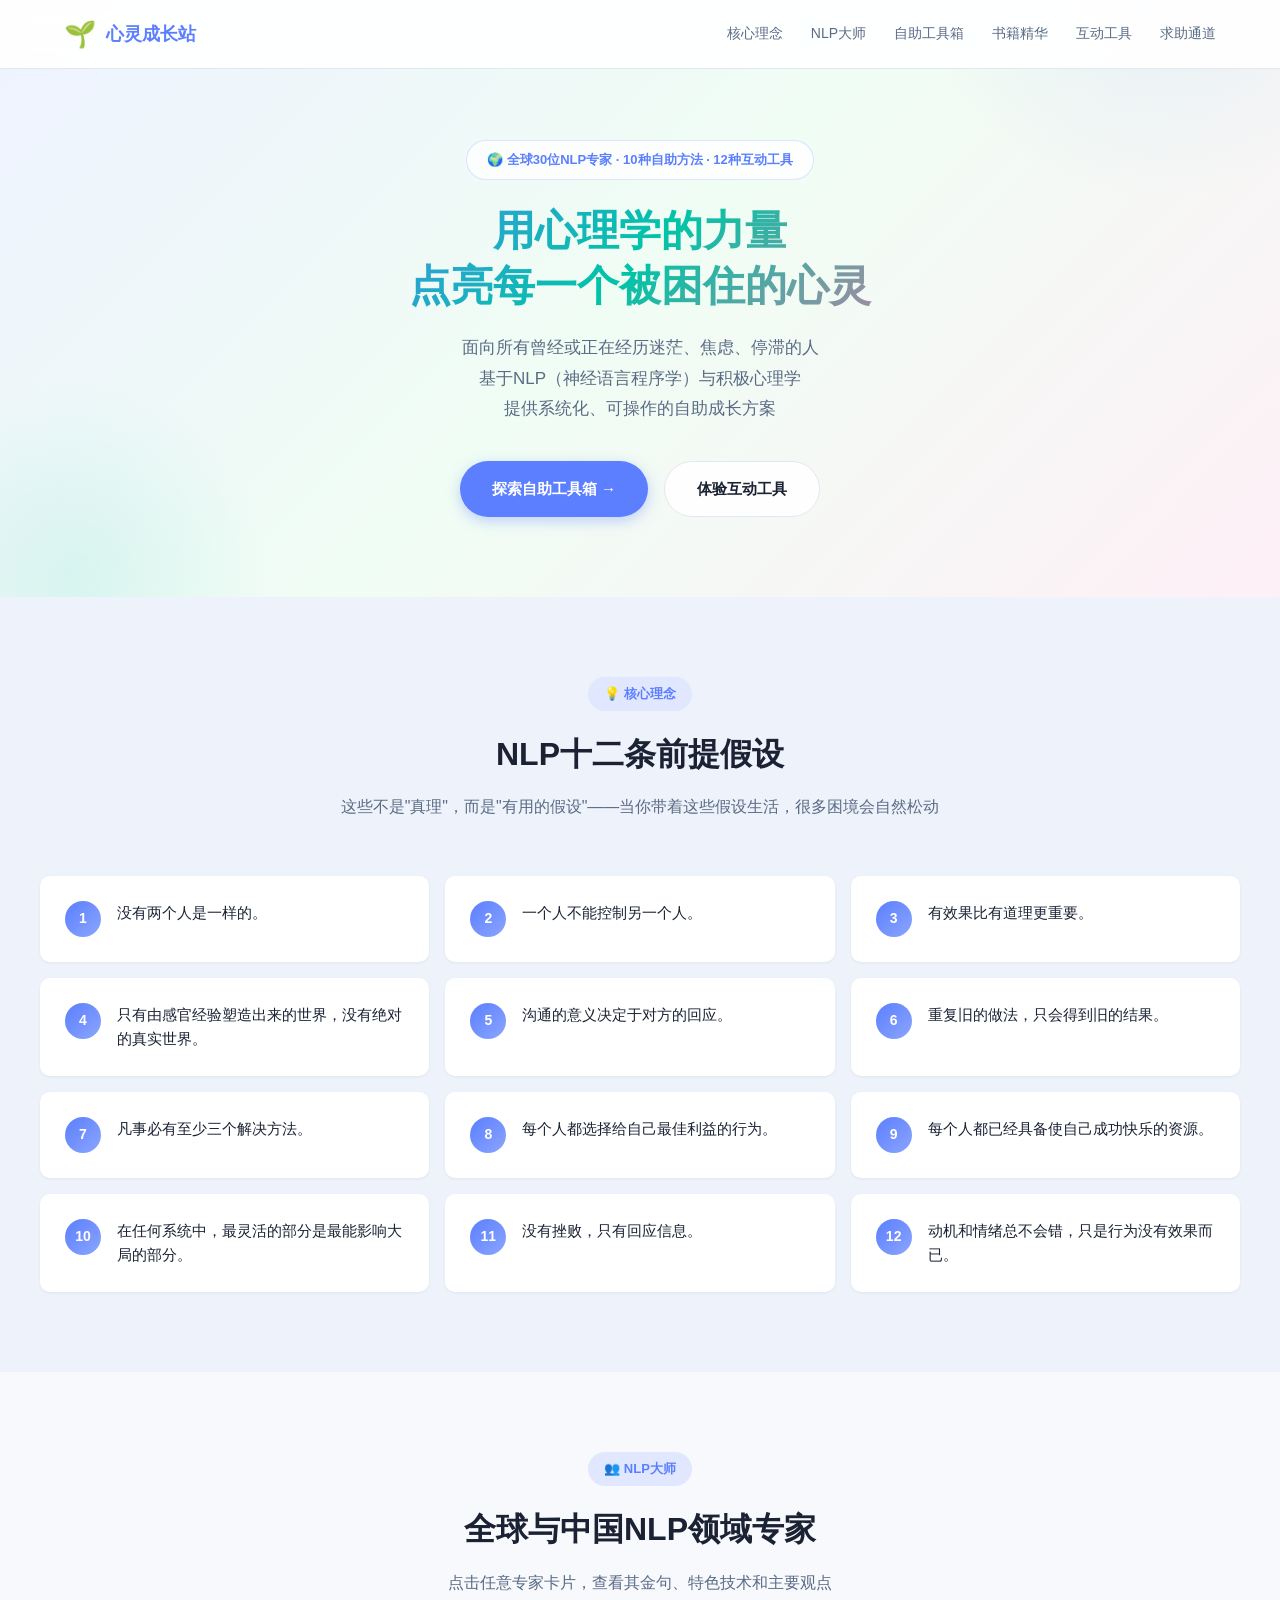
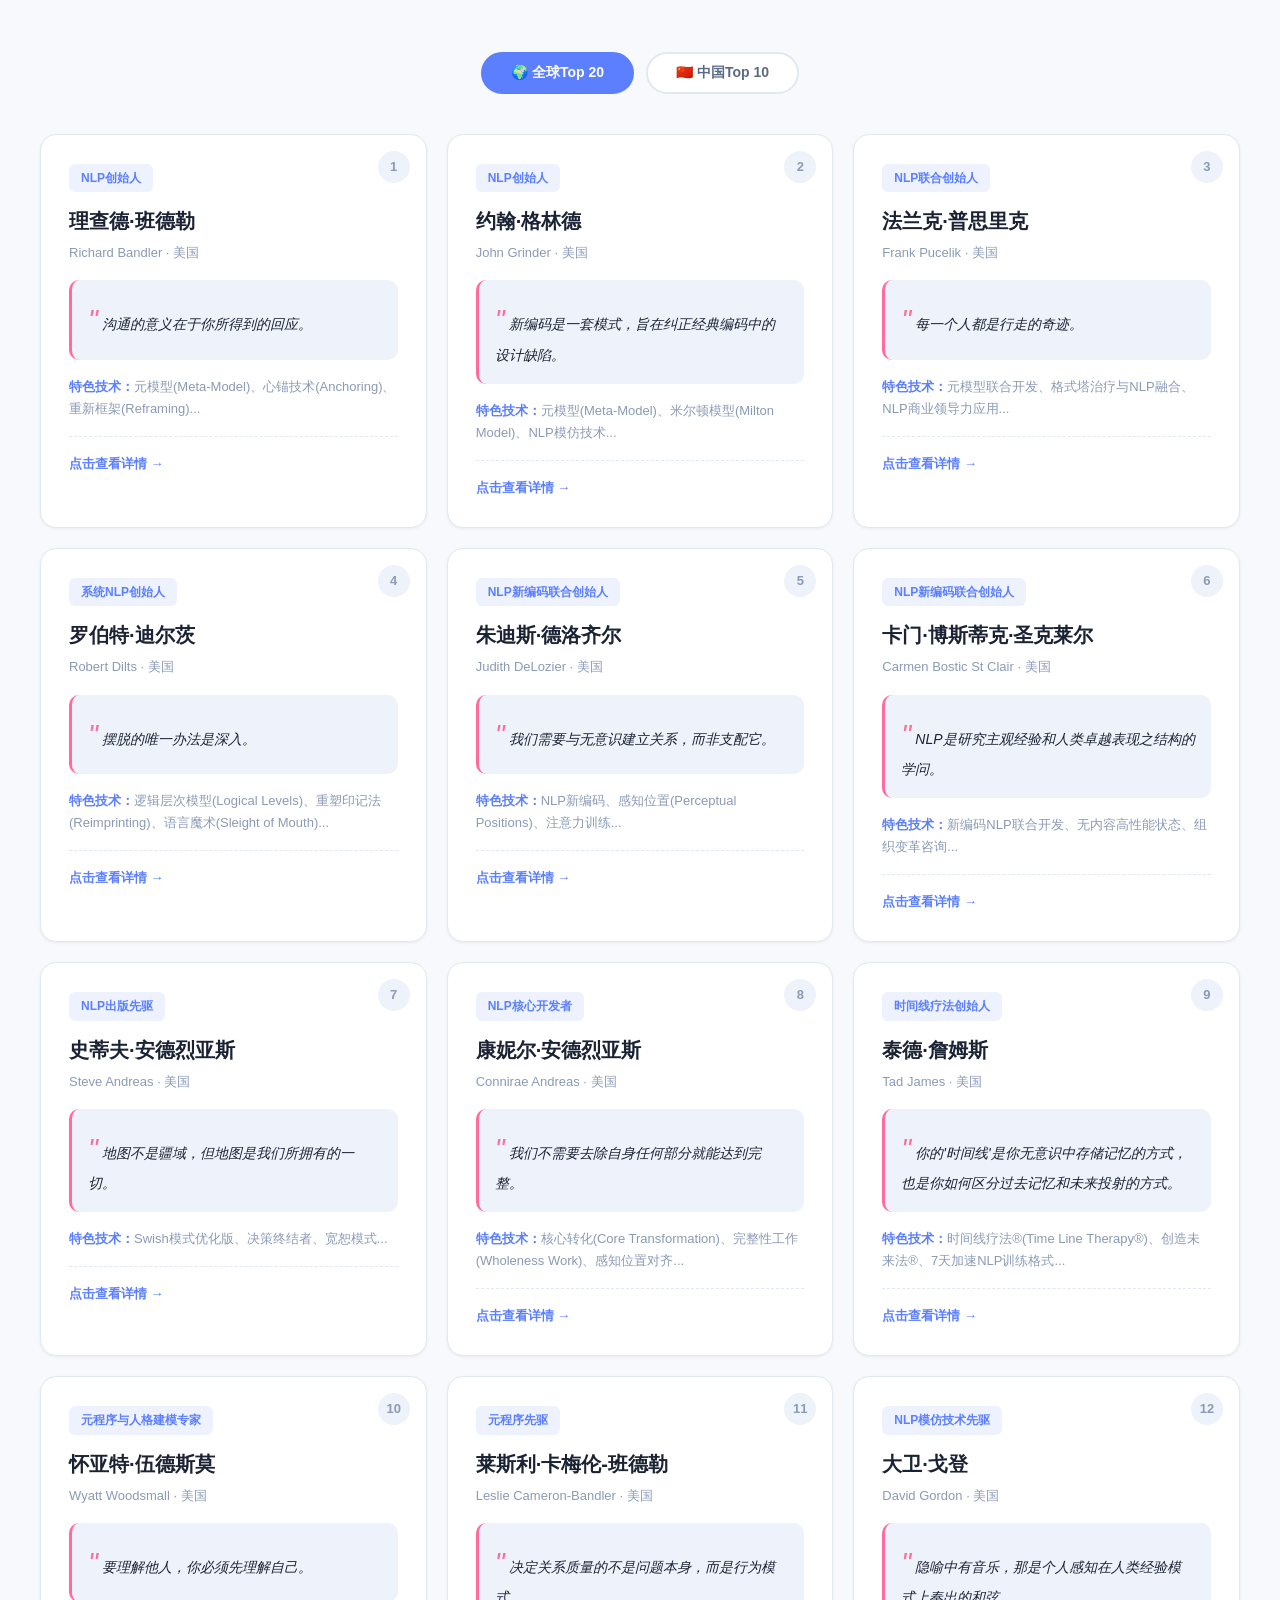
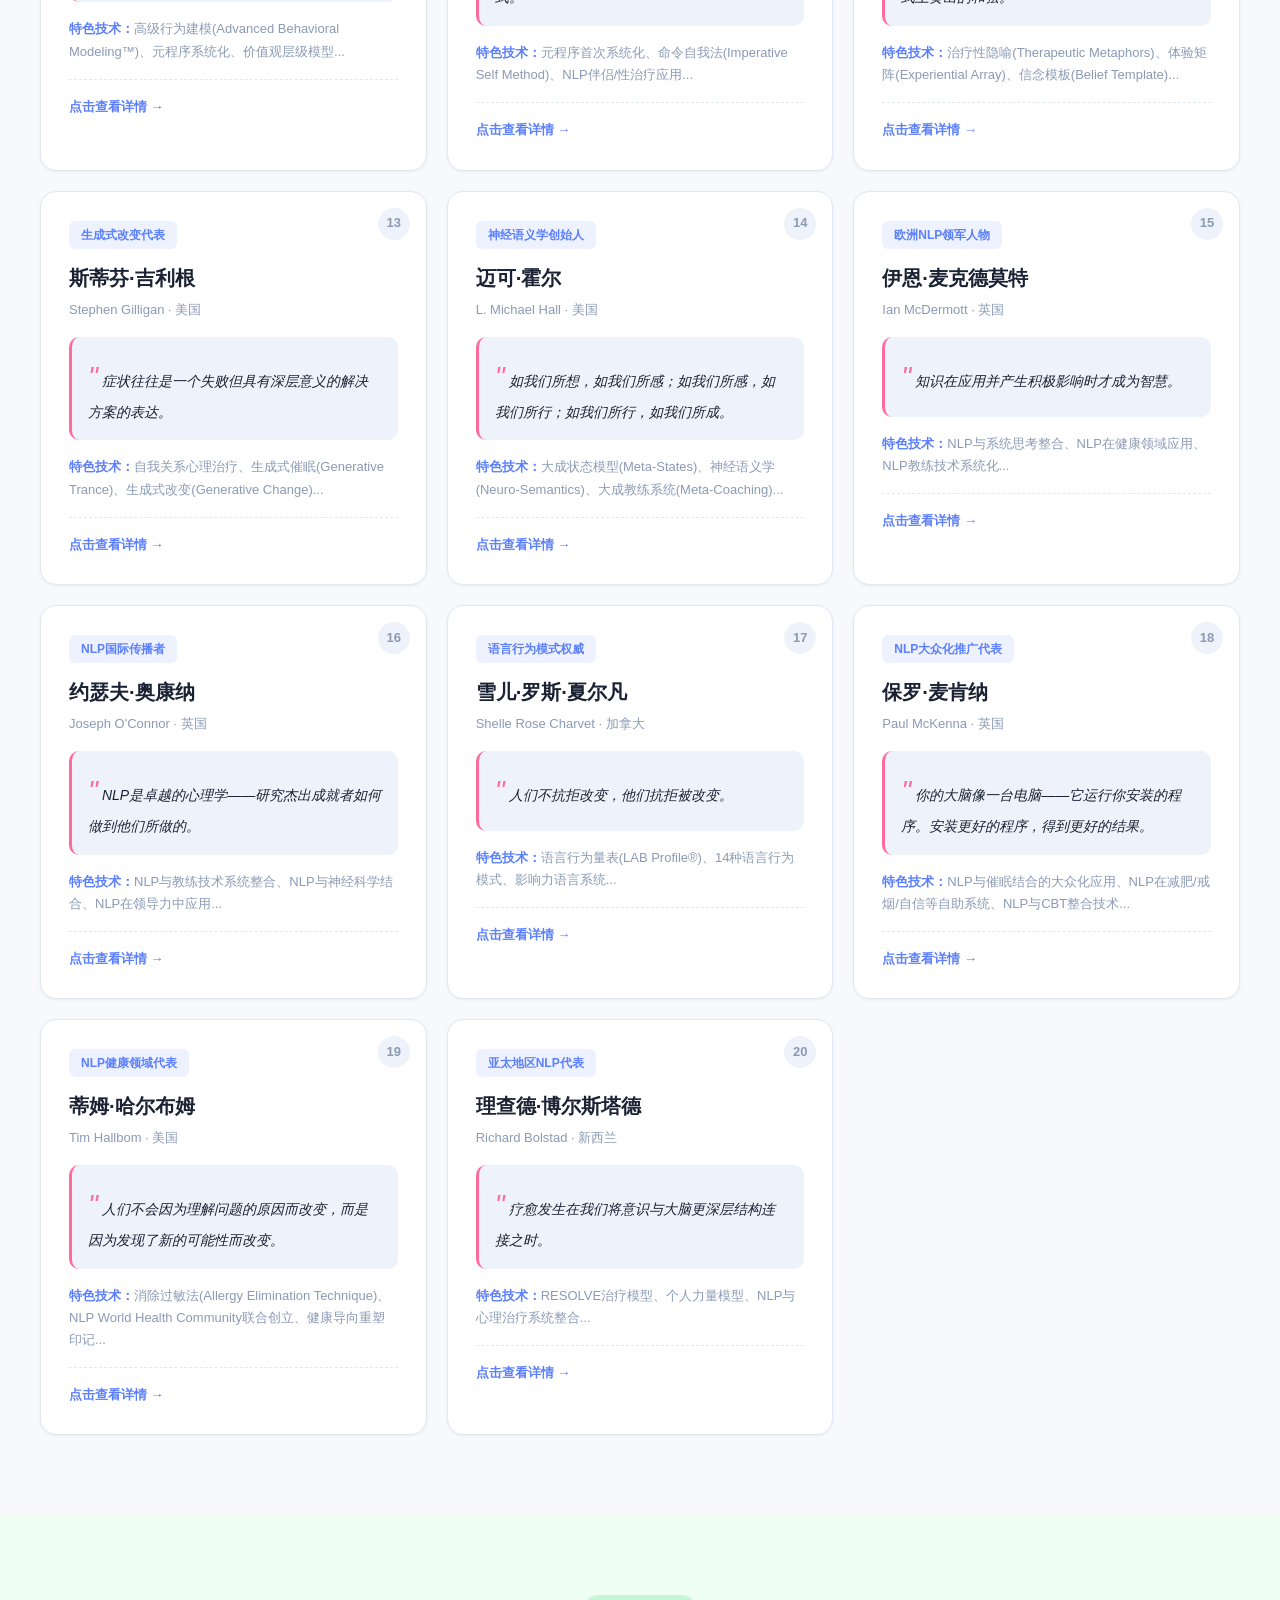
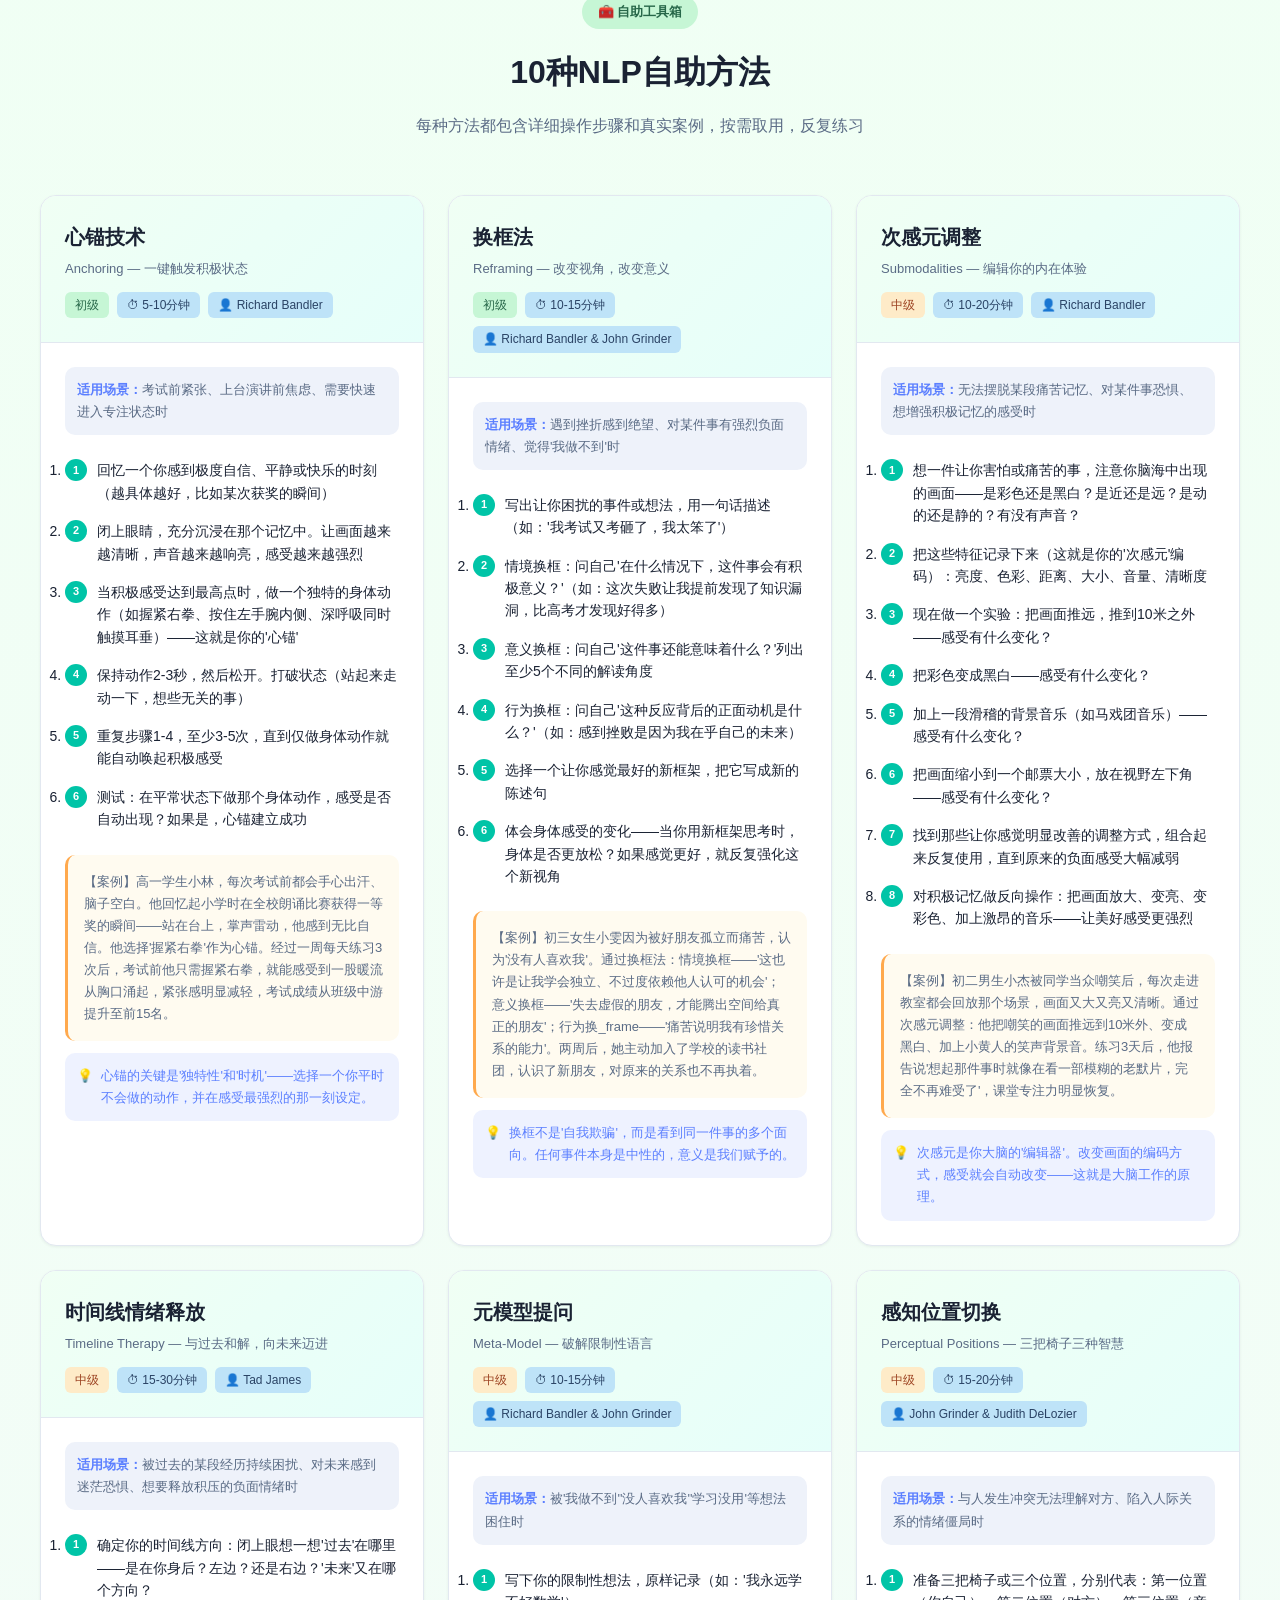
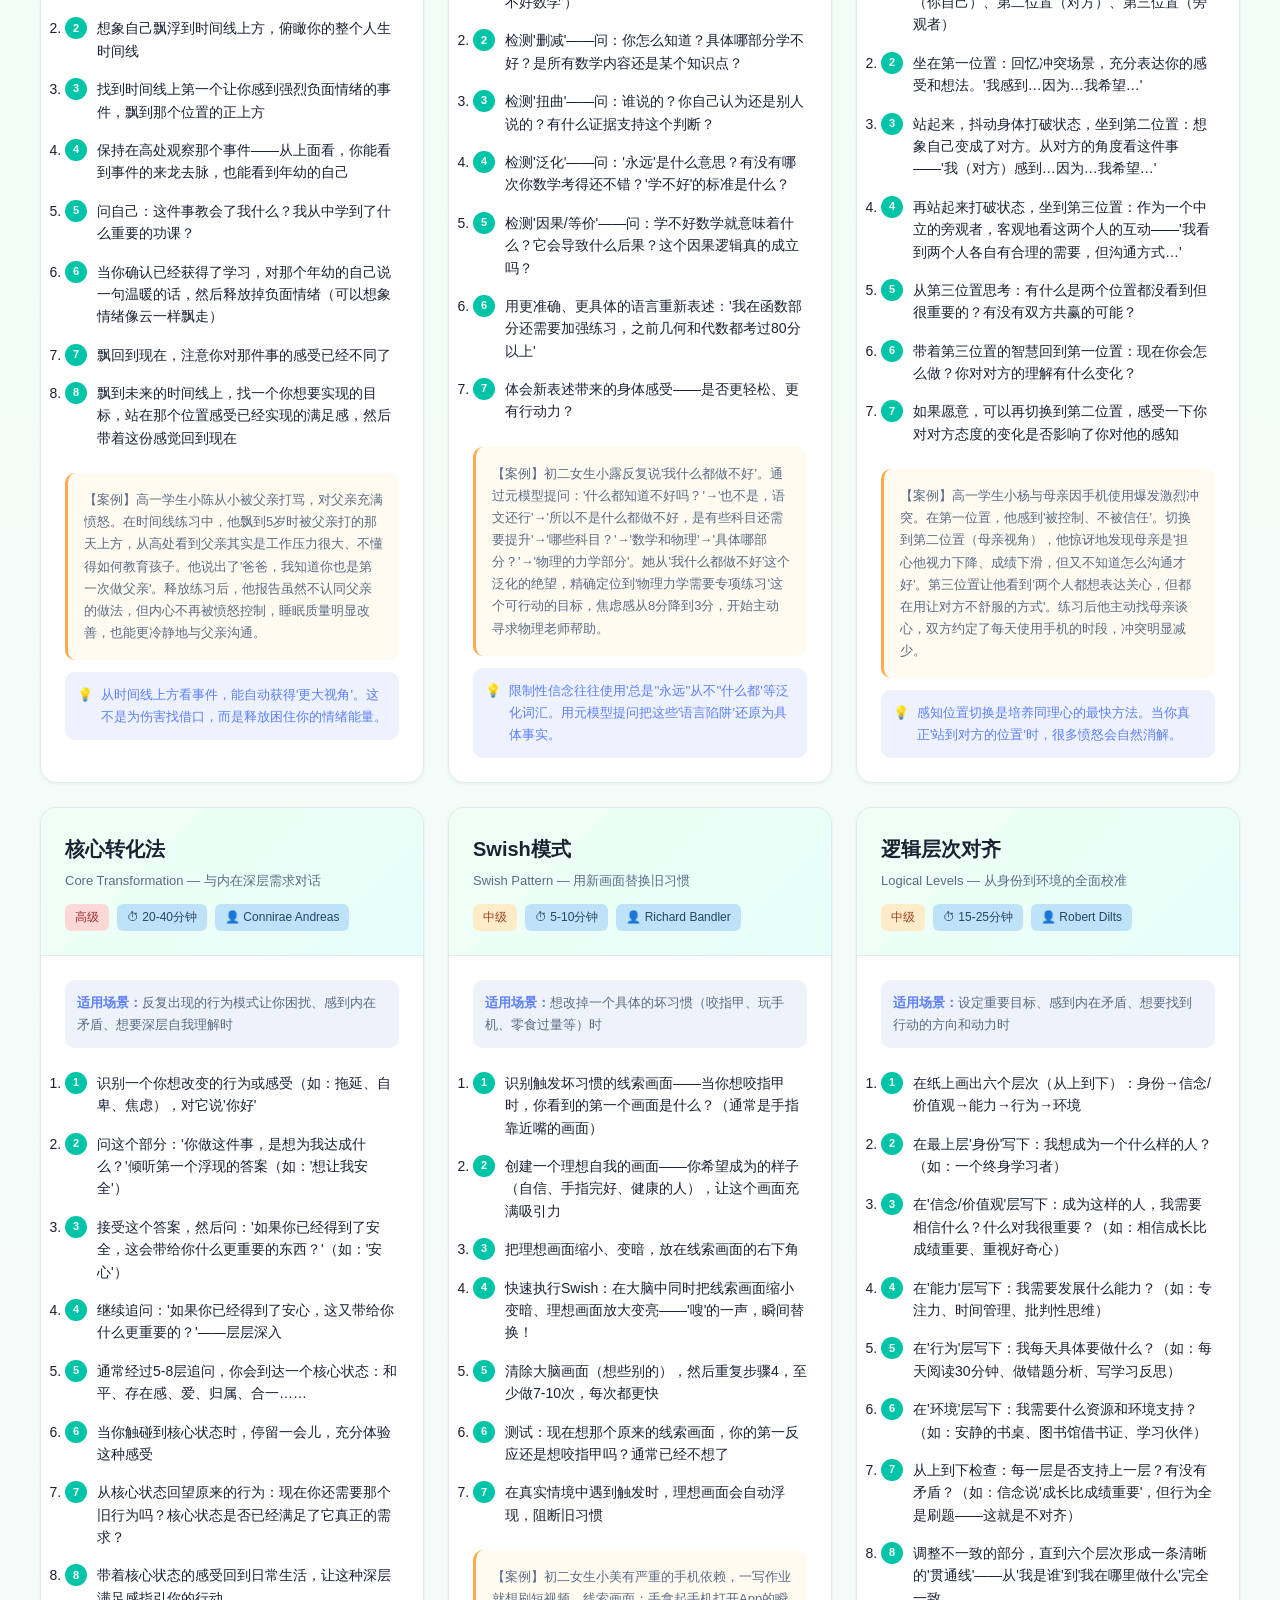
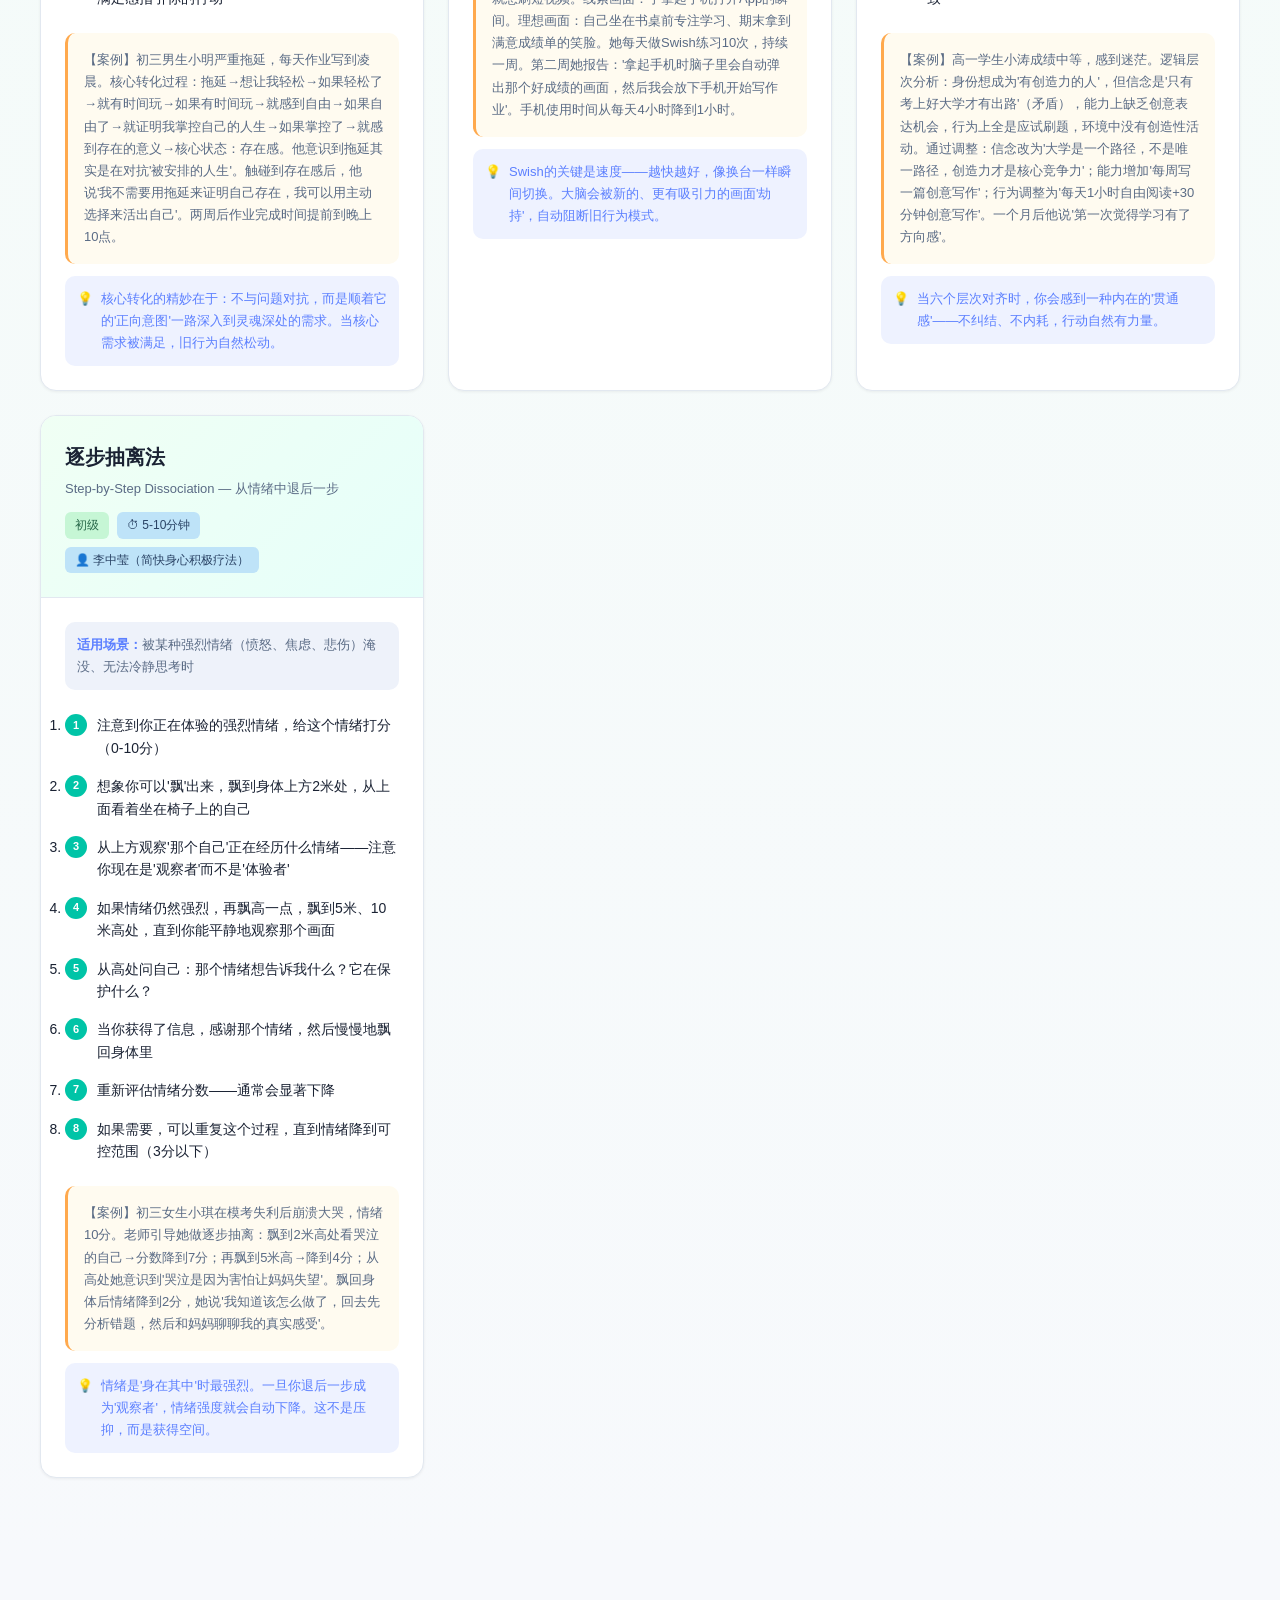
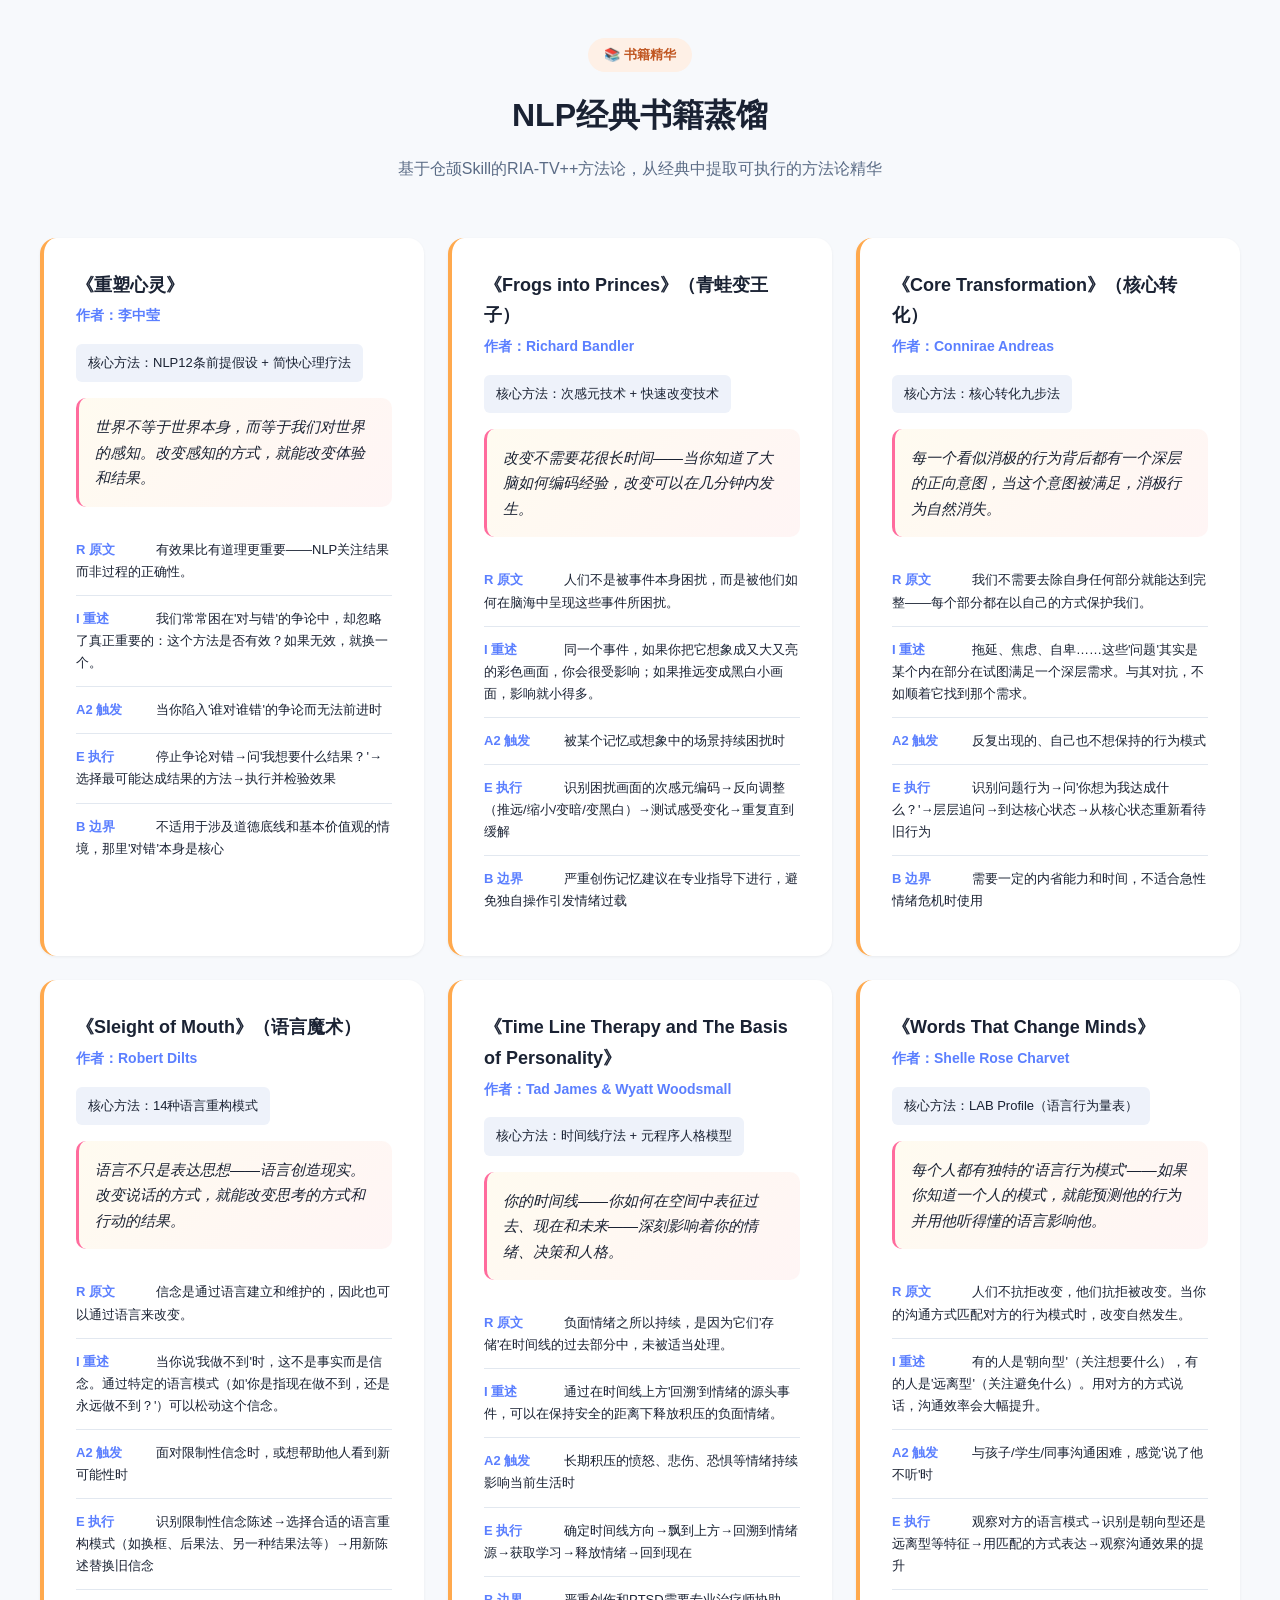
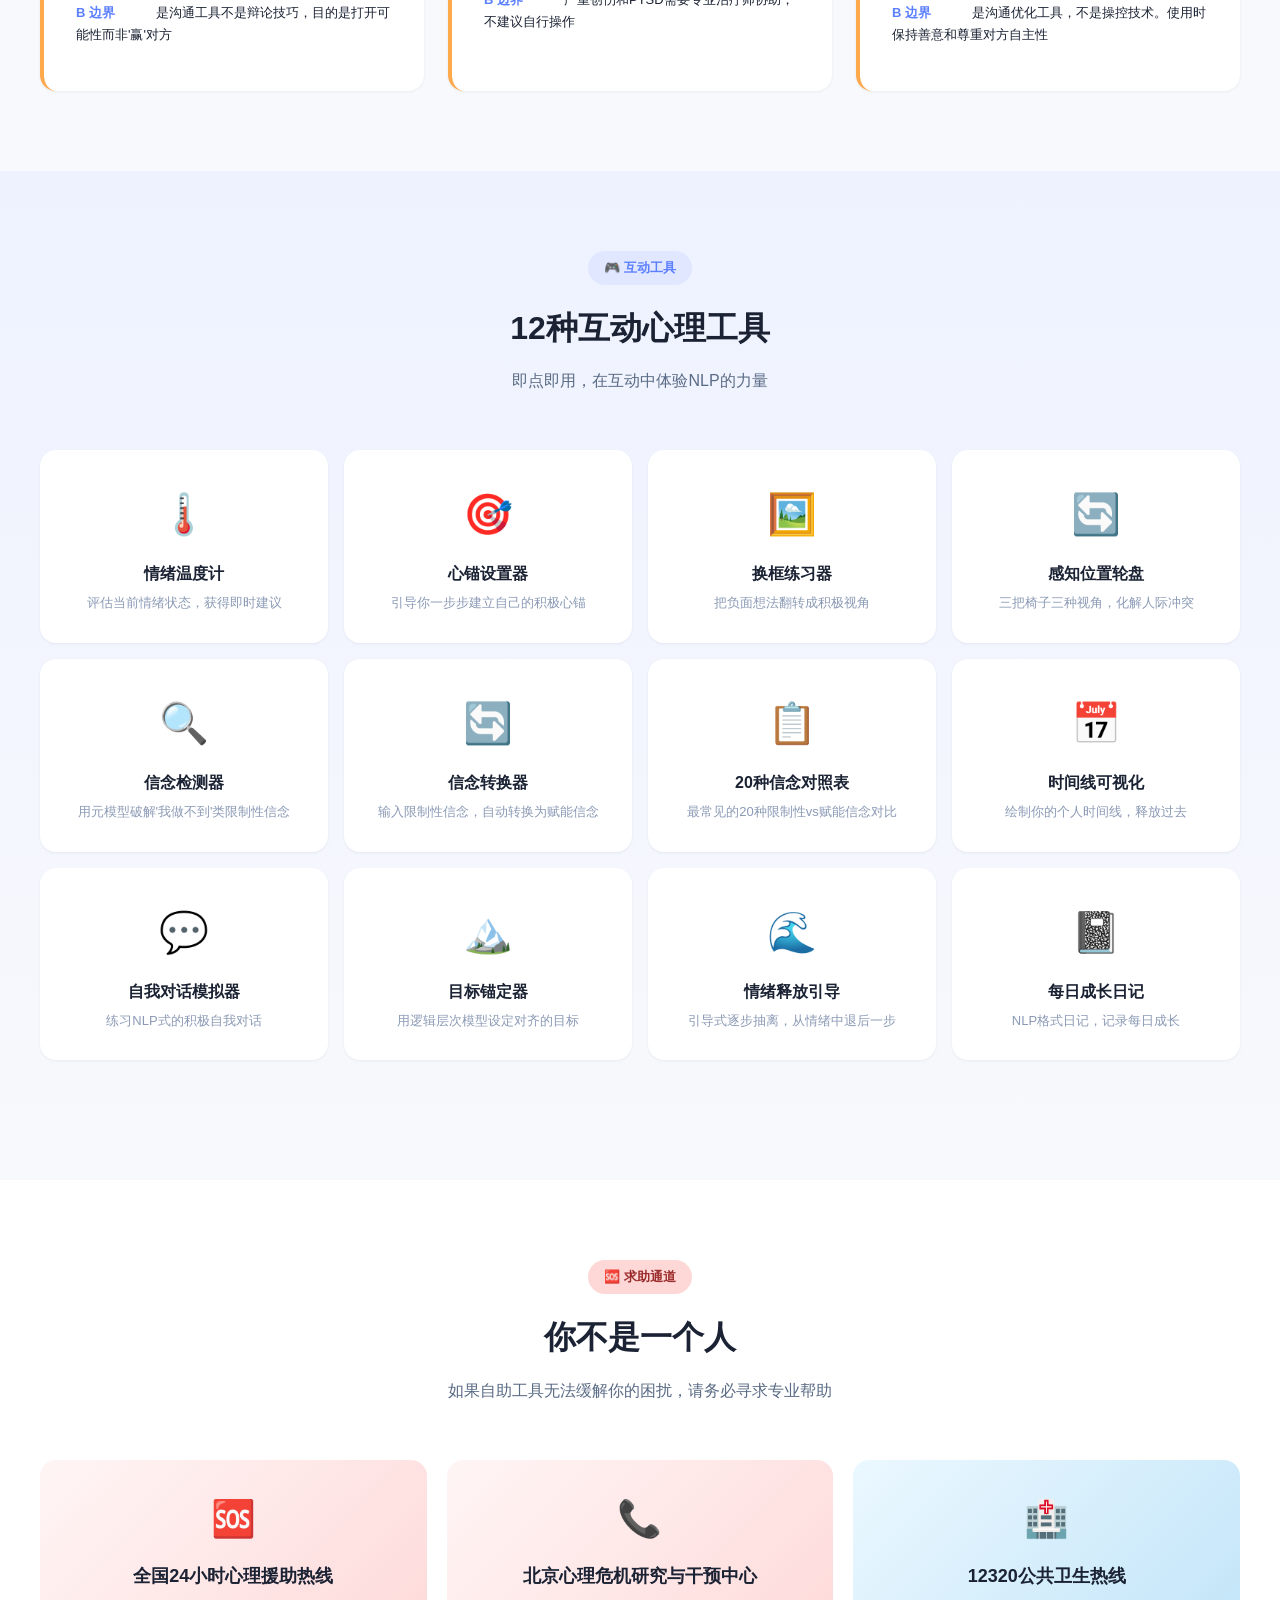
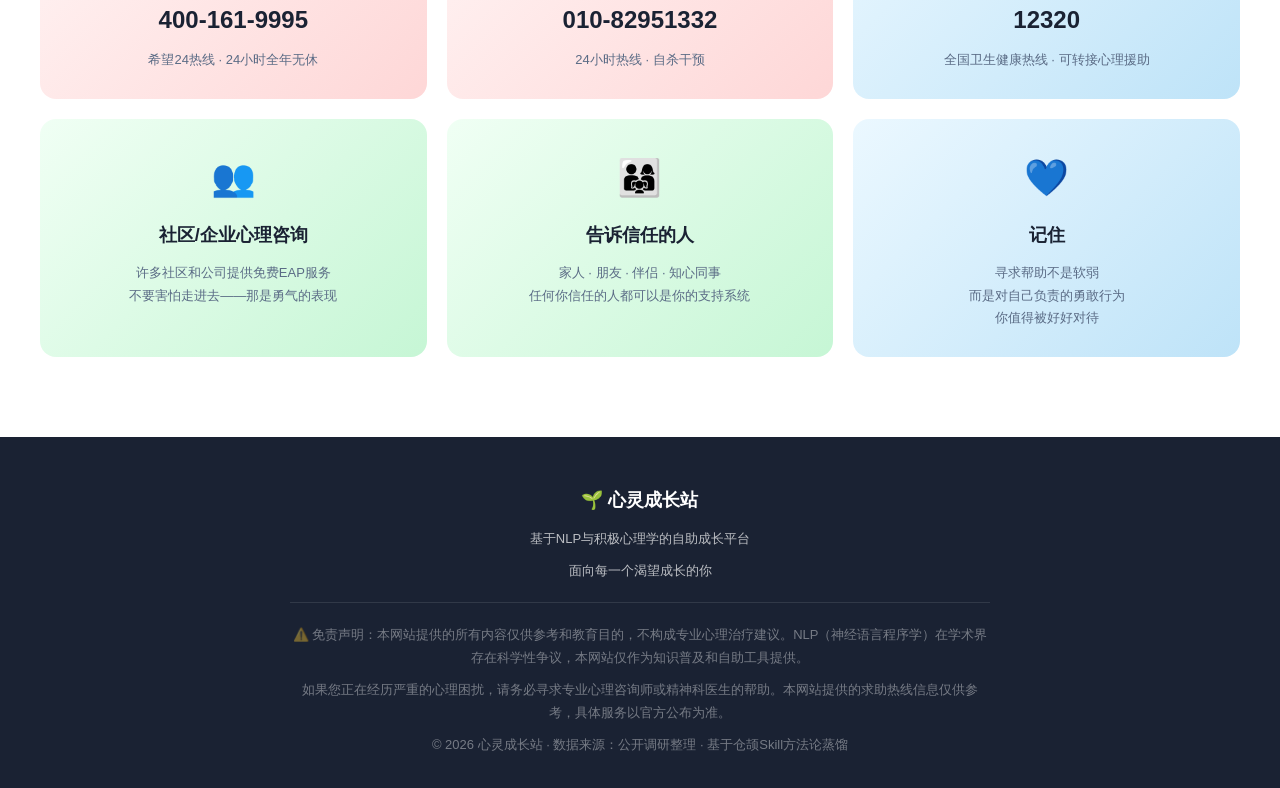
==== commit 02346c9b: "feat: 新增信念转换器+对照表、NLP呼吸提示、感知位置/目标锚定器汇总输出" ====
--- a/inline.html
+++ b/inline.html
@@ -651,7 +651,7 @@
 <!-- ====== Hero ====== -->
 <section class="hero" id="hero">
   <div class="hero-content">
-    <div class="hero-badge">🌍 全球30位NLP专家 · 10种自助方法 · 10种互动工具</div>
+    <div class="hero-badge">🌍 全球30位NLP专家 · 10种自助方法 · 12种互动工具</div>
     <h1>用心理学的力量<br>点亮每一个被困住的心灵</h1>
     <p>面向所有曾经或正在经历迷茫、焦虑、停滞的人<br>基于NLP（神经语言程序学）与积极心理学<br>提供系统化、可操作的自助成长方案</p>
     <div class="hero-buttons">
@@ -718,20 +718,24 @@
   <div class="section-inner">
     <div class="section-header">
       <span class="section-tag">🎮 互动工具</span>
-      <h2>10种互动心理工具</h2>
+      <h2>12种互动心理工具</h2>
       <p>即点即用，在互动中体验NLP的力量</p>
     </div>
     <div class="interactive-grid" id="interactiveGrid"></div>
-    <div class="tool-panel" id="toolPanel">
-      <div class="tool-panel-header">
-        <span class="icon" id="panelIcon"></span>
-        <h3 id="panelTitle"></h3>
-        <button class="back-btn" onclick="closeToolPanel()">← 返回工具列表</button>
-      </div>
-      <div class="tool-panel-body" id="panelBody"></div>
-    </div>
   </div>
 </section>
+
+<!-- ====== 互动工具模态弹窗 ====== -->
+<div class="modal-overlay" id="toolModal" onclick="if(event.target===this)closeToolPanel()">
+  <div class="modal" id="toolModalContent" style="max-width:680px;">
+    <div class="tool-panel-header" style="display:flex;align-items:center;gap:12px;margin-bottom:20px;padding-bottom:20px;border-bottom:2px solid var(--border);position:sticky;top:0;background:var(--bg-card);z-index:1;border-radius:20px 20px 0 0;">
+      <span class="icon" id="panelIcon" style="font-size:32px;"></span>
+      <h3 id="panelTitle" style="font-size:22px;font-weight:700;flex:1;"></h3>
+      <button class="modal-close" onclick="closeToolPanel()" style="position:static;width:36px;height:36px;border-radius:50%;background:var(--bg-soft);border:none;cursor:pointer;font-size:18px;color:var(--text-light);transition:var(--transition);">✕</button>
+    </div>
+    <div class="tool-panel-body" id="panelBody"></div>
+  </div>
+</div>
 
 <!-- ====== 求助通道 ====== -->
 <section class="section" id="help">
@@ -1325,11 +1329,39 @@
   { id:"reframe_lab", title:"换框练习器", icon:"🖼️", desc:"把负面想法翻转成积极视角", type:"guided" },
   { id:"perceptual_wheel", title:"感知位置轮盘", icon:"🔄", desc:"三把椅子三种视角，化解人际冲突", type:"guided" },
   { id:"belief_detector", title:"信念检测器", icon:"🔍", desc:"用元模型破解'我做不到'类限制性信念", type:"assessment" },
+  { id:"belief_converter", title:"信念转换器", icon:"🔄", desc:"输入限制性信念，自动转换为赋能信念", type:"assessment" },
+  { id:"belief_list", title:"20种信念对照表", icon:"📋", desc:"最常见的20种限制性vs赋能信念对比", type:"reference" },
   { id:"timeline_visual", title:"时间线可视化", icon:"📅", desc:"绘制你的个人时间线，释放过去", type:"canvas" },
   { id:"self_talk", title:"自我对话模拟器", icon:"💬", desc:"练习NLP式的积极自我对话", type:"chat" },
   { id:"goal_aligner", title:"目标锚定器", icon:"🏔️", desc:"用逻辑层次模型设定对齐的目标", type:"guided" },
   { id:"emotion_release", title:"情绪释放引导", icon:"🌊", desc:"引导式逐步抽离，从情绪中退后一步", type:"guided" },
   { id:"growth_journal", title:"每日成长日记", icon:"📓", desc:"NLP格式日记，记录每日成长", type:"journal" }
+];
+
+// ------------------------------------------------------------
+// 8. 20种常见限制性信念 vs 赋能信念对照表
+// ------------------------------------------------------------
+const beliefComparisons = [
+  { limiting:"我永远学不好这个。", empowering:"这个知识点我还需要多练习，上次XX部分我就做得不错。" },
+  { limiting:"我太笨了，什么都做不好。", empowering:"我正在学习，每个人节奏不同，我已经在进步了。" },
+  { limiting:"没有人会喜欢我。", empowering:"不是所有人都会喜欢我，但真正懂我的人会留下。" },
+  { limiting:"我做不到的，别试了。", empowering:"我还没找到方法，不代表做不到，先试试再说。" },
+  { limiting:"一切都是我的错。", empowering:"这件事我有部分责任，但也有很多因素不在我的控制范围内。" },
+  { limiting:"如果我失败了，就全完了。", empowering:"失败是反馈信息，告诉我这条路需要调整，不是终点。" },
+  { limiting:"我不够好，配不上好的。", empowering:"我的价值不取决于某一次表现，我值得被善待。" },
+  { limiting:"改变太难了，我不可能改变。", empowering:"改变不需要一步到位，今天做一点就是开始。" },
+  { limiting:"别人都比我强，我比不上。", empowering:"每个人都有自己的节奏和优势，我只需要和昨天的自己比。" },
+  { limiting:"过去的事情决定了我的现在。", empowering:"过去影响了我，但不定义我，我此刻可以选择不同的回应。" },
+  { limiting:"我必须完美，否则就是失败。", empowering:"完成比完美更重要，60分的行动比0分的空想有价值。" },
+  { limiting:"表达需求就是自私。", empowering:"表达需求是健康的自我尊重，压抑才会出问题。" },
+  { limiting:"我不能犯错。", empowering:"犯错是学习的必经之路，不犯错说明没在尝试新东西。" },
+  { limiting:"我天生就是这样的，改不了。", empowering:"性格可以调整，习惯可以重建，大脑是可塑的。" },
+  { limiting:"如果我放松了，一切都会崩塌。", empowering:"适当休息不会让事情变糟，反而能让我更有能量应对。" },
+  { limiting:"没有人能理解我。", empowering:"也许我还没遇到对的人，也许我需要先学会表达自己。" },
+  { limiting:"我这辈子就这样了。", empowering:"人生很长，转折随时可能发生，只要我不放弃探索。" },
+  { limiting:"别人怎么看我最重要。", empowering:"别人怎么看是别人的事，我怎么看自己才决定我的生活质量。" },
+  { limiting:"我不值得被爱。", empowering:"被爱不需要条件，我先爱自己，才会吸引对的人。" },
+  { limiting:"努力也没用，结果不会变。", empowering:"结果不是我能完全控制的，但努力本身已经在改变我。" }
 ];
 
 </script>
@@ -1564,27 +1596,131 @@
 function openToolPanel(id, title, icon) {
   document.getElementById('panelIcon').textContent = icon;
   document.getElementById('panelTitle').textContent = title;
-  document.getElementById('toolPanel').classList.add('active');
   const body = document.getElementById('panelBody');
   body.innerHTML = '';
 
   switch(id) {
-    case 'mood_meter': body.innerHTML = renderMoodMeter(); initMoodMeter(); break;
-    case 'anchor_builder': body.innerHTML = renderAnchorBuilder(); initAnchorBuilder(); break;
-    case 'reframe_lab': body.innerHTML = renderReframeLab(); initReframeLab(); break;
-    case 'perceptual_wheel': body.innerHTML = renderPerceptualWheel(); initPerceptualWheel(); break;
-    case 'belief_detector': body.innerHTML = renderBeliefDetector(); initBeliefDetector(); break;
-    case 'timeline_visual': body.innerHTML = renderTimelineVisual(); initTimelineVisual(); break;
-    case 'self_talk': body.innerHTML = renderSelfTalk(); initSelfTalk(); break;
-    case 'goal_aligner': body.innerHTML = renderGoalAligner(); initGoalAligner(); break;
-    case 'emotion_release': body.innerHTML = renderEmotionRelease(); initEmotionRelease(); break;
-    case 'growth_journal': body.innerHTML = renderGrowthJournal(); initGrowthJournal(); break;
+    case 'mood_meter': body.innerHTML = renderBreathingPrompt() + renderMoodMeter(); initMoodMeter(); break;
+    case 'anchor_builder': body.innerHTML = renderBreathingPrompt() + renderAnchorBuilder(); initAnchorBuilder(); break;
+    case 'reframe_lab': body.innerHTML = renderBreathingPrompt() + renderReframeLab(); initReframeLab(); break;
+    case 'perceptual_wheel': body.innerHTML = renderBreathingPrompt() + renderPerceptualWheel(); initPerceptualWheel(); break;
+    case 'belief_detector': body.innerHTML = renderBreathingPrompt() + renderBeliefDetector(); initBeliefDetector(); break;
+    case 'belief_converter': body.innerHTML = renderBreathingPrompt() + renderBeliefConverter(); initBeliefConverter(); break;
+    case 'belief_list': body.innerHTML = renderBeliefList(); break;
+    case 'timeline_visual': body.innerHTML = renderBreathingPrompt() + renderTimelineVisual(); initTimelineVisual(); break;
+    case 'self_talk': body.innerHTML = renderBreathingPrompt() + renderSelfTalk(); initSelfTalk(); break;
+    case 'goal_aligner': body.innerHTML = renderBreathingPrompt() + renderGoalAligner(); initGoalAligner(); break;
+    case 'emotion_release': body.innerHTML = renderBreathingPrompt() + renderEmotionRelease(); initEmotionRelease(); break;
+    case 'growth_journal': body.innerHTML = renderBreathingPrompt() + renderGrowthJournal(); initGrowthJournal(); break;
   }
-  document.getElementById('interactive').scrollIntoView({ behavior: 'smooth' });
+  document.getElementById('toolModal').classList.add('active');
+  document.body.style.overflow = 'hidden';
+  document.getElementById('toolModalContent').scrollTop = 0;
 }
 
 function closeToolPanel() {
-  document.getElementById('toolPanel').classList.remove('active');
+  document.getElementById('toolModal').classList.remove('active');
+  document.body.style.overflow = '';
+}
+
+// ====== 呼吸提示（NLP 4-7-8 呼吸法） ======
+function renderBreathingPrompt() {
+  return `
+    <div id="breathingPrompt" style="background:linear-gradient(135deg,#EBF8FF,#E0E7FF);border-radius:12px;padding:20px;margin-bottom:24px;border:1px solid #BEE3F8;">
+      <div style="display:flex;align-items:center;gap:12px;margin-bottom:12px;">
+        <span style="font-size:28px;">🫁</span>
+        <div>
+          <div style="font-size:16px;font-weight:700;color:#2A4365;">开始之前，先做3次深呼吸</div>
+          <div style="font-size:13px;color:#4A6FA5;">NLP建议：吸气4秒 → 屏息7秒 → 呼气8秒，帮助大脑进入最佳接收状态</div>
+        </div>
+      </div>
+      <div id="breathingAnim" style="display:none;text-align:center;padding:20px 0;">
+        <div id="breathCircle" style="width:80px;height:80px;border-radius:50%;background:linear-gradient(135deg,#5B7FFF,#00C4A7);margin:0 auto 16px;display:flex;align-items:center;justify-content:center;color:#fff;font-size:14px;font-weight:700;transition:transform 4s ease-in-out,background 4s;">准备</div>
+        <div id="breathText" style="font-size:15px;color:#2A4365;font-weight:600;">点击下方按钮开始</div>
+        <div id="breathCount" style="font-size:13px;color:#4A6FA5;margin-top:8px;">已完成 0/3 次</div>
+      </div>
+      <div style="display:flex;gap:10px;">
+        <button class="btn btn-primary" style="flex:1;padding:10px 20px;font-size:14px;" onclick="startBreathing()">开始呼吸练习</button>
+        <button class="btn btn-secondary" style="padding:10px 20px;font-size:14px;" onclick="document.getElementById('breathingPrompt').style.display='none'">跳过，直接开始 →</button>
+      </div>
+    </div>
+  `;
+}
+
+let breathTimer = null;
+let breathCount = 0;
+function startBreathing() {
+  const anim = document.getElementById('breathingAnim');
+  const circle = document.getElementById('breathCircle');
+  const text = document.getElementById('breathText');
+  const count = document.getElementById('breathCount');
+  anim.style.display = 'block';
+  breathCount = 0;
+
+  const phases = [
+    { label: '吸气', duration: 4000, scale: 1.4, color: '#5B7FFF' },
+    { label: '屏息', duration: 7000, scale: 1.4, color: '#9b7faa' },
+    { label: '呼气', duration: 8000, scale: 0.8, color: '#00C4A7' }
+  ];
+
+  let phaseIdx = 0;
+  function nextPhase() {
+    if (breathCount >= 3) {
+      text.textContent = '✅ 呼吸完成，感觉好些了吗？';
+      count.textContent = '已完成 3/3 次';
+      circle.style.transform = 'scale(1)';
+      circle.style.background = '#6faa7a';
+      circle.textContent = '✓';
+      clearInterval(breathTimer);
+      setTimeout(() => {
+        const prompt = document.getElementById('breathingPrompt');
+        if (prompt) prompt.style.display = 'none';
+      }, 1500);
+      return;
+    }
+    const phase = phases[phaseIdx];
+    circle.textContent = phase.label;
+    circle.style.transition = `transform ${phase.duration/1000}s ease-in-out, background ${phase.duration/1000}s`;
+    circle.style.transform = `scale(${phase.scale})`;
+    circle.style.background = phase.color;
+    text.textContent = `${phase.label}中…`;
+    phaseIdx = (phaseIdx + 1) % 3;
+    if (phaseIdx === 0) {
+      breathCount++;
+      count.textContent = `已完成 ${breathCount}/3 次`;
+    }
+  }
+  nextPhase();
+  breathTimer = setInterval(nextPhase, 1);
+  // 用 setTimeout 链替代 setInterval 精确控制
+  clearInterval(breathTimer);
+  function runPhase() {
+    if (breathCount >= 3) {
+      text.textContent = '✅ 呼吸完成，现在你处于最佳状态';
+      count.textContent = '已完成 3/3 次';
+      circle.style.transform = 'scale(1)';
+      circle.style.background = '#6faa7a';
+      circle.textContent = '✓';
+      setTimeout(() => {
+        const prompt = document.getElementById('breathingPrompt');
+        if (prompt) prompt.style.display = 'none';
+      }, 1500);
+      return;
+    }
+    const phase = phases[phaseIdx];
+    circle.textContent = phase.label;
+    circle.style.transition = `transform ${phase.duration/1000}s ease-in-out, background ${phase.duration/1000}s`;
+    circle.style.transform = `scale(${phase.scale})`;
+    circle.style.background = phase.color;
+    text.textContent = `${phase.label}中…`;
+    phaseIdx = (phaseIdx + 1) % 3;
+    if (phaseIdx === 0) breathCount++;
+    count.textContent = `已完成 ${breathCount}/3 次`;
+    setTimeout(runPhase, phase.duration);
+  }
+  breathCount = 0;
+  phaseIdx = 0;
+  runPhase();
 }
 
 // ====== 工具1：情绪温度计 ======
@@ -1717,11 +1853,11 @@
 // ====== 工具2：心锚设置器 ======
 function renderAnchorBuilder() {
   const steps = [
-    { title: '第一步：选择目标状态', desc: '你想通过心锚触发什么状态？（如：自信、平静、专注、快乐）', input: true, placeholder: '例如：考试前的自信状态' },
-    { title: '第二步：回忆巅峰时刻', desc: '回忆一个你完全处于这种状态的时刻。越具体越好——你在哪里？看到了什么？听到了什么？感受到了什么？', input: true, placeholder: '详细描述那个场景...' },
+    { title: '第一步：选择目标状态', desc: '你想通过心锚触发什么状态？（如：自信、平静、专注、快乐）', input: true, placeholder: '例如：考试前的自信状态', hint: '想一个你最需要的场景——考试前？演讲前？跟人吵架后？选定一个具体的状态。' },
+    { title: '第二步：回忆巅峰时刻', desc: '回忆一个你完全处于这种状态的时刻。越具体越好——你在哪里？看到了什么？听到了什么？感受到了什么？', input: true, placeholder: '详细描述那个场景...', hint: '用5感来回忆：视觉（看到什么）、听觉（听到什么）、身体感觉（温度、触感）。越详细，记忆越真实，效果越强。' },
     { title: '第三步：选择心锚动作', desc: '选择一个独特、你平时不会做的身体动作。这将是你的"触发开关"。', input: false, options: ['握紧右拳3秒', '按住左手腕内侧', '深呼吸同时触摸右耳垂', '双手交叉拍肩膀', '自定义动作（请在下方描述）'] },
     { title: '第四步：设定心锚', desc: '现在闭上眼睛，充分沉浸在那个巅峰记忆中。当感受最强烈时，执行你选择的心锚动作，保持2-3秒。', input: false, info: true },
-    { title: '第五步：测试心锚', desc: '打破状态（想些无关的事），然后做心锚动作。感受是否自动出现？如果没有，重复步骤2-4。', input: true, placeholder: '测试结果如何？感受出现了吗？' },
+    { title: '第五步：测试心锚', desc: '打破状态（想些无关的事），然后做心锚动作。感受是否自动出现？如果没有，重复步骤2-4。', input: true, placeholder: '测试结果如何？感受出现了吗？', hint: '如果没有立即出现也没关系——心锚需要重复3-5次才能牢固。写下你的真实测试感受。' },
   ];
   return renderGuidedTool('anchorBuilder', steps, '心锚已设定', '记住在接下来的7天里，每天至少练习3次你的心锚。当你在真实情境中需要那种状态时，做心锚动作即可触发它。');
 }
@@ -1729,11 +1865,11 @@
 // ====== 工具3：换框练习器 ======
 function renderReframeLab() {
   const steps = [
-    { title: '第一步：写出困扰你的想法', desc: '用一句话描述让你困扰的事件或想法。', input: true, placeholder: '例如：我考试又考砸了，我太笨了' },
-    { title: '第二步：情境换框', desc: '在什么情况下，这件事会有积极意义？', input: true, placeholder: '例如：这次失败让我提前发现了知识漏洞' },
-    { title: '第三步：意义换框', desc: '这件事还能意味着什么？写出至少3个不同的解读。', input: true, placeholder: '1. ...\n2. ...\n3. ...' },
-    { title: '第四步：行为换框', desc: '这种负面反应背后的正面动机是什么？', input: true, placeholder: '例如：感到挫败是因为我在乎自己的未来' },
-    { title: '第五步：选择新框架', desc: '从上面的新解读中，选择一个让你感觉最好的。把它写成新的陈述句。', input: true, placeholder: '你的新陈述...' },
+    { title: '第一步：写出困扰你的想法', desc: '用一句话描述让你困扰的事件或想法。', input: true, placeholder: '例如：我考试又考砸了，我太笨了', hint: '写出你脑子里真实出现的那句话，不要修饰。越真实，换框效果越好。' },
+    { title: '第二步：情境换框', desc: '在什么情况下，这件事会有积极意义？', input: true, placeholder: '例如：这次失败让我提前发现了知识漏洞', hint: '问自己：这件事在什么时间、什么场景下反而是好事？例如"幸好现在发现了，而不是高考时才发现"。' },
+    { title: '第三步：意义换框', desc: '这件事还能意味着什么？写出至少3个不同的解读。', input: true, placeholder: '1. ...\n2. ...\n3. ...', hint: '强迫自己写出3个完全不同的角度。例如：① 这是一次学习机会 ② 这让我更了解自己的弱点 ③ 这证明我还在尝试而不是放弃。' },
+    { title: '第四步：行为换框', desc: '这种负面反应背后的正面动机是什么？', input: true, placeholder: '例如：感到挫败是因为我在乎自己的未来', hint: '每个负面情绪都有一个正面意图。焦虑=在乎、愤怒=边界被侵犯、悲伤=重视失去的东西。找到那个正面意图。' },
+    { title: '第五步：选择新框架', desc: '从上面的新解读中，选择一个让你感觉最好的。把它写成新的陈述句。', input: true, placeholder: '你的新陈述...', hint: '好的新框架应该让你身体感到更轻松。如果写完没有身体变化，换一个角度再试。' },
   ];
   return renderGuidedTool('reframeLab', steps, '换框完成', '注意你身体的感受——当你用新框架思考时，是否更轻松了？反复强化这个新视角，它会逐渐成为你的默认反应。');
 }
@@ -1741,12 +1877,40 @@
 // ====== 工具4：感知位置轮盘 ======
 function renderPerceptualWheel() {
   const steps = [
-    { title: '第一位置：你自己', desc: '回忆一个让你困扰的冲突场景。从你的角度描述：我感到什么？因为什么？我希望什么？', input: true, placeholder: '我感到...因为...我希望...' },
-    { title: '第二位置：对方', desc: '现在想象自己变成了对方。从对方的角度看这件事：他/她感到什么？因为什么？希望什么？', input: true, placeholder: '他/她感到...因为...希望...' },
-    { title: '第三位置：旁观者', desc: '作为一个中立的旁观者，客观地看这两个人。你看到了什么他们各自没看到的东西？', input: true, placeholder: '我看到两个人各自有合理的需要，但...' },
-    { title: '整合智慧', desc: '带着第三位置的洞察回到你自己：现在你会怎么做？你对对方的理解有什么变化？', input: true, placeholder: '我现在会...' },
+    { title: '第一位置：你自己', desc: '回忆一个让你困扰的冲突场景。从你的角度描述：我感到什么？因为什么？我希望什么？', input: true, placeholder: '我感到...因为...我希望...', hint: '例如：我感到很委屈，因为我已经解释了很多遍但他还是不信我。我希望他能听我说完。' },
+    { title: '第二位置：对方', desc: '现在想象自己变成了对方。从对方的角度看这件事：他/她感到什么？因为什么？希望什么？', input: true, placeholder: '他/她感到...因为...希望...', hint: '试着真的"变成"那个人，用他/她的语气写。例如：我感到着急，因为这件事拖了很久，我希望尽快有个结论。' },
+    { title: '第三位置：旁观者', desc: '作为一个中立的旁观者，客观地看这两个人。你看到了什么他们各自没看到的东西？', input: true, placeholder: '我看到两个人各自有合理的需要，但...', hint: '想象你是一个聪明的第三方顾问。例如：两个人其实想要同一个结果，只是在用不同的方式表达。' },
+    { title: '整合智慧', desc: '带着第三位置的洞察回到你自己：现在你会怎么做？你对对方的理解有什么变化？', input: true, placeholder: '我现在会...', hint: '例如：我会先承认他的着急，然后提出一个我们都能接受的时间表。我发现他不是不信我，是太焦虑了。' },
   ];
   return renderGuidedTool('perceptualWheel', steps, '视角整合完成', '感知位置切换的核心是：当你真正站到对方的位置时，很多愤怒会自然消解。这不是原谅对方，而是释放自己。');
+}
+
+// 感知位置轮盘汇总输出
+function show_perceptualWheel_summary(data, steps, title, msg) {
+  const labels = ['🧑 第一位置（你自己）', '👥 第二位置（对方）', '👁️ 第三位置（旁观者）', '✨ 整合智慧'];
+  return `
+    <div class="result-card">
+      <div class="result-icon">🔄</div>
+      <h4>✅ ${title}</h4>
+      <div class="result-desc" style="margin-bottom:20px;">${msg}</div>
+      <div style="text-align:left;">
+        <div style="font-size:16px;font-weight:700;color:var(--primary);margin-bottom:16px;text-align:center;">📋 你的感知位置练习汇总</div>
+        ${labels.map((label, i) => {
+          const content = data[i] || '(未填写)';
+          return `
+            <div style="background:var(--bg-card);border-radius:12px;padding:16px;margin-bottom:12px;border-left:4px solid var(--primary-light);box-shadow:var(--shadow-sm);">
+              <div style="font-size:14px;font-weight:700;color:var(--primary);margin-bottom:8px;">${label}</div>
+              <div style="font-size:14px;color:var(--text-secondary);line-height:1.7;white-space:pre-wrap;">${content}</div>
+            </div>
+          `;
+        }).join('')}
+      </div>
+      <div style="padding:16px;background:linear-gradient(135deg,#F0FFF4,#E6FFFA);border-radius:12px;margin:16px 0;">
+        <p style="font-size:14px;color:#276749;line-height:1.7;">💡 <strong>建议：</strong>把这份汇总截图保存。下次再遇到类似冲突时翻出来看看——你会发现自己已经拥有了多角度智慧。</p>
+      </div>
+      <button class="btn btn-secondary" onclick="closeToolPanel()">完成</button>
+    </div>
+  `;
 }
 
 // ====== 工具5：信念检测器 ======
@@ -1818,6 +1982,141 @@
   `;
 }
 
+// ====== 工具5b：信念转换器 ======
+function renderBeliefConverter() {
+  return `
+    <div id="beliefConverterApp">
+      <p style="font-size:15px;color:var(--text-secondary);margin-bottom:8px;">输入你脑海中那句困住你的话，系统会基于NLP换框法和语言魔术（Sleight of Mouth）自动帮你转换。</p>
+      <div style="font-size:13px;color:var(--text-light);margin-bottom:20px;">💡 不知道怎么写？试试这些：「我永远学不好英语」「没有人会理解我」「我这辈子就这样了」</div>
+      <textarea id="converterInput" style="width:100%;min-height:80px;padding:16px;border:2px solid var(--border);border-radius:12px;font-size:14px;font-family:inherit;resize:vertical;margin-bottom:20px;" placeholder="例如：我永远学不好英语"></textarea>
+      <button class="btn btn-primary" style="width:100%" onclick="convertBelief()">转换信念 →</button>
+      <div id="converterResult" style="display:none;margin-top:24px"></div>
+    </div>
+  `;
+}
+
+function initBeliefConverter() {}
+
+function convertBelief() {
+  const input = document.getElementById('converterInput').value.trim();
+  if (!input) return;
+
+  // NLP换框规则库
+  const rules = [
+    { match: /永远|总是|从不|从来不|从来不曾/, fix: b => b.replace(/永远|总是/g,'目前').replace(/从不/g,'还没有'), reason: '「永远/总是」是泛化——把时间从"永恒"缩小到"目前"，就有了改变的空间。' },
+    { match: /什么都|什么也|一切/, fix: b => b.replace(/什么都|什么也/g,'有些方面').replace(/一切/g,'部分'), reason: '「什么都」是删减——并非什么都做不好，只是某些方面还需要加强。' },
+    { match: /太笨|太蠢|太差|没天赋|不行/, fix: b => b.replace(/太笨|太蠢/g,'还在学习中').replace(/太差/g,'还有提升空间').replace(/没天赋/g,'还没找到适合我的方法').replace(/不行/g,'还没找到方法'), reason: '「笨/差/不行」是人格等价——把行为表现等同于人格。你≠你的表现。' },
+    { match: /没有人|没人|谁都不/, fix: b => b.replace(/没有人|没人/g,'不是所有人').replace(/谁都不/g,'暂时还没遇到对的人'), reason: '「没有人」是泛化——否定所有可能性。只需要一个对的人就够了。' },
+    { match: /做不到|不可能|没办法/, fix: b => b.replace(/做不到/g,'还没找到方法做到').replace(/不可能/g,'目前看起来有难度，但不是不可能').replace(/没办法/g,'还没找到合适的办法'), reason: '「做不到」是因果删减——把"还没做到"等同于"永远做不到"。' },
+    { match: /完了|毁了|没救了|全完了/, fix: b => b.replace(/完了|全完了/g,'遇到了一个挫折').replace(/毁了/g,'需要调整方向').replace(/没救了/g,'需要换个方法'), reason: '「完了」是灾难化——把一个挫折放大成终局。挫折是信息，不是终局。' },
+    { match: /没用|没意义|没意思/, fix: b => b.replace(/没用/g,'效果还不明显').replace(/没意义/g,'我还没找到它的意义').replace(/没意思/g,'暂时提不起兴趣'), reason: '「没意义」是删减——意义不是发现的，是创造的。先行动，意义会浮现。' },
+    { match: /不应该|不能|不可以/, fix: b => b.replace(/不应该/g,'可以选择不').replace(/不能/g,'可以暂时不').replace(/不可以/g,'有其他选择'), reason: '「不应该」是规则扭曲——把"选择"变成"禁令"。你有选择权。' },
+    { match: /必须|一定|非得/, fix: b => b.replace(/必须/g,'更希望').replace(/一定/g,'倾向于').replace(/非得/g,'优先选择'), reason: '「必须」是绝对化——制造虚假的紧迫感。很少有事情是"必须"的。' },
+    { match: /别人都|大家都|所有人都/, fix: b => b.replace(/别人都|大家都/g,'有些人').replace(/所有人都/g,'部分人'), reason: '「别人都」是虚假比较——你看到的"别人"只是幸存者偏差。' },
+  ];
+
+  let converted = input;
+  let appliedRules = [];
+  for (const r of rules) {
+    if (r.match.test(converted)) {
+      const before = converted;
+      converted = r.fix(converted);
+      if (before !== converted) appliedRules.push(r);
+    }
+  }
+
+  // 如果没有匹配到任何规则，用通用换框
+  if (appliedRules.length === 0) {
+    converted = input.replace(/我/g,'我正在学习').replace(/是/g,'暂时是') + '，但这不是终点。';
+    appliedRules.push({ reason: '通用换框：在原句基础上加入"正在"和"暂时"，把固定状态变为过程。' });
+  }
+
+  // 生成3个不同角度的转换版本
+  const versions = [
+    { label: '🎯 精确化版本', text: converted, method: '元模型精确化：把泛化词替换为具体、可验证的表述。' },
+    { label: '🔄 换框版本', text: input.replace(/永远|总是/g,'有时候').replace(/做不到|不行/g,'还在学习中').replace(/太笨|太差/g,'有提升空间') + '——这只是一个阶段，不是终点。', method: '意义换框：改变事件的意义框架，从"终局"变为"阶段"。' },
+    { label: '💪 赋能版本', text: `虽然${input.replace(/我/g,'').replace(/永远|总是/g,'暂时')}，但我选择相信改变是可能的，今天我迈出一小步。`, method: '行为换框：承认现状的同时加入行动意图和选择权。' },
+  ];
+
+  document.getElementById('converterResult').style.display = 'block';
+  document.getElementById('converterResult').innerHTML = `
+    <div class="result-card">
+      <div class="result-icon">🔄</div>
+      <h4>信念转换结果</h4>
+      <div style="background:#fdf0f0;padding:14px 16px;border-radius:8px;margin-bottom:20px;border-left:4px solid #c97a7a;">
+        <div style="font-size:13px;color:#c97a7a;margin-bottom:4px;">原始限制性信念：</div>
+        <div style="font-size:15px;color:#c97a7a;font-weight:600;">"${input}"</div>
+      </div>
+      ${versions.map((v,i) => `
+        <div style="background:#f0f9f0;padding:16px;border-radius:8px;margin-bottom:14px;border-left:4px solid #6faa7a;">
+          <div style="font-size:14px;font-weight:700;color:#3a6f3a;margin-bottom:8px;">${v.label}</div>
+          <div style="font-size:15px;color:#3a6f3a;font-weight:600;line-height:1.7;margin-bottom:8px;">"${v.text}"</div>
+          <div style="font-size:12px;color:var(--text-light);">💡 ${v.method}</div>
+        </div>
+      `).join('')}
+      <div style="padding:16px;background:var(--bg-soft);border-radius:8px;margin-bottom:16px;">
+        <div style="font-weight:700;color:var(--primary);margin-bottom:8px;">📊 检测到的语言模式：</div>
+        ${appliedRules.map(r => `<div style="font-size:13px;color:var(--text-secondary);padding:4px 0;">• ${r.reason}</div>`).join('')}
+      </div>
+      <div style="padding:16px;background:linear-gradient(135deg,#EEF2FF,#E0E7FF);border-radius:8px;margin-bottom:16px;">
+        <div style="font-size:14px;font-weight:700;color:var(--primary);margin-bottom:8px;">📌 选择一个最打动你的版本，抄下来：</div>
+        <textarea id="chosenBelief" style="width:100%;min-height:60px;padding:12px;border:2px solid var(--border);border-radius:8px;font-size:14px;font-family:inherit;" placeholder="把你选中的那句话抄在这里…"></textarea>
+        <button class="btn btn-primary" style="margin-top:12px;width:100%;" onclick="saveConvertedBelief()">保存为我的新信念</button>
+      </div>
+      <div id="convertedBeliefResult"></div>
+      <button class="btn btn-secondary" style="margin-top:12px" onclick="closeToolPanel()">完成</button>
+    </div>
+  `;
+}
+
+function saveConvertedBelief() {
+  const text = document.getElementById('chosenBelief').value.trim();
+  if (!text) return;
+  document.getElementById('convertedBeliefResult').innerHTML = `
+    <div class="guided-result">
+      <h4>✅ 新信念已保存</h4>
+      <p style="font-size:15px"><strong style="color:var(--primary)">${text}</strong></p>
+      <p style="font-size:13px;color:var(--text-secondary);margin-top:12px">把这句话写在手机备忘录里，设置成壁纸，或者贴在镜子上。每当旧信念冒出来，立刻用这句替换它。21天后，你的大脑会自动运行这个新程序。</p>
+    </div>
+  `;
+}
+
+// ====== 工具5c：20种信念对照表 ======
+function renderBeliefList() {
+  return `
+    <div>
+      <p style="font-size:15px;color:var(--text-secondary);margin-bottom:24px;">这是最常见的20种限制性信念，以及NLP换框后的赋能版本。看看你中了哪几条？</p>
+      <div style="display:flex;flex-direction:column;gap:12px;">
+        ${beliefComparisons.map((b,i) => `
+          <div style="background:var(--bg-card);border-radius:12px;overflow:hidden;border:1px solid var(--border);box-shadow:var(--shadow-sm);">
+            <div style="display:flex;align-items:center;gap:8px;padding:8px 16px;background:var(--bg-soft);">
+              <span style="font-size:14px;font-weight:700;color:var(--text-light);">#${i+1}</span>
+            </div>
+            <div style="padding:12px 16px;">
+              <div style="display:flex;align-items:flex-start;gap:8px;margin-bottom:10px;">
+                <span style="background:#fdf0f0;color:#c97a7a;padding:2px 8px;border-radius:4px;font-size:12px;font-weight:600;white-space:nowrap;flex-shrink:0;">限制性</span>
+                <span style="font-size:14px;color:#c97a7a;line-height:1.6;">${b.limiting}</span>
+              </div>
+              <div style="display:flex;align-items:flex-start;gap:8px;">
+                <span style="background:#f0f9f0;color:#6faa7a;padding:2px 8px;border-radius:4px;font-size:12px;font-weight:600;white-space:nowrap;flex-shrink:0;">赋能</span>
+                <span style="font-size:14px;color:#3a6f3a;line-height:1.6;font-weight:500;">${b.empowering}</span>
+              </div>
+            </div>
+          </div>
+        `).join('')}
+      </div>
+      <div style="padding:20px;background:linear-gradient(135deg,#EEF2FF,#E0E7FF);border-radius:12px;margin-top:24px;text-align:center;">
+        <p style="font-size:15px;color:var(--primary);font-weight:600;margin-bottom:8px;">💡 发现自己有这些限制性信念？</p>
+        <p style="font-size:14px;color:var(--text-secondary);margin-bottom:16px;">用「信念检测器」深入分析，或用「信念转换器」自动转换</p>
+        <div style="display:flex;gap:10px;justify-content:center;">
+          <button class="btn btn-primary" style="padding:10px 20px;font-size:14px;" onclick="openToolPanel('belief_detector','信念检测器','🔍')">去检测</button>
+          <button class="btn btn-secondary" style="padding:10px 20px;font-size:14px;" onclick="openToolPanel('belief_converter','信念转换器','🔄')">去转换</button>
+        </div>
+      </div>
+    </div>
+  `;
+}
+
 // ====== 工具6：时间线可视化 ======
 function renderTimelineVisual() {
   return `
@@ -1939,13 +2238,45 @@
 // ====== 工具8：目标锚定器 ======
 function renderGoalAligner() {
   const steps = [
-    { title: '第一层：身份', desc: '你想成为一个什么样的人？（不是做什么，而是"是谁"）', input: true, placeholder: '例如：一个终身学习者 / 一个有创造力的人' },
-    { title: '第二层：信念/价值观', desc: '成为这样的人，你需要相信什么？什么对你最重要？', input: true, placeholder: '例如：相信成长比成绩重要、重视好奇心' },
-    { title: '第三层：能力', desc: '你需要发展什么能力来支持上面的信念？', input: true, placeholder: '例如：专注力、时间管理、批判性思维' },
-    { title: '第四层：行为', desc: '你每天具体要做什么？', input: true, placeholder: '例如：每天阅读30分钟、做错题分析' },
-    { title: '第五层：环境', desc: '你需要什么资源和环境支持？', input: true, placeholder: '例如：安静的书桌、学习伙伴、图书馆' },
+    { title: '第一层：身份', desc: '你想成为一个什么样的人？（不是做什么，而是"是谁"）', input: true, placeholder: '例如：一个终身学习者 / 一个有创造力的人', hint: '身份不是职业，是存在状态。例如不是"程序员"，而是"用技术解决问题的人"。' },
+    { title: '第二层：信念/价值观', desc: '成为这样的人，你需要相信什么？什么对你最重要？', input: true, placeholder: '例如：相信成长比成绩重要、重视好奇心', hint: '信念是你深信不疑的东西。例如：我相信每个人都有无限可能。价值观是你做选择的优先级。' },
+    { title: '第三层：能力', desc: '你需要发展什么能力来支持上面的信念？', input: true, placeholder: '例如：专注力、时间管理、批判性思维', hint: '能力是"能做什么"，不是"做什么"。例如不是"写代码"，而是"系统化思维能力"。' },
+    { title: '第四层：行为', desc: '你每天具体要做什么？', input: true, placeholder: '例如：每天阅读30分钟、做错题分析', hint: '行为要具体、可执行、可衡量。越具体越好——"每天早上7点读20页书"比"多读书"有效100倍。' },
+    { title: '第五层：环境', desc: '你需要什么资源和环境支持？', input: true, placeholder: '例如：安静的书桌、学习伙伴、图书馆', hint: '环境包括人、地、物。谁能帮你？去哪里做？需要什么工具？' },
   ];
   return renderGuidedTool('goalAligner', steps, '目标已对齐', '当五个层次从"我是谁"到"我在哪里做什么"完全一致时，你会感到一种内在的贯通感——不纠结、不内耗，行动自然有力量。');
+}
+
+// 目标锚定器汇总输出
+function show_goalAligner_summary(data, steps, title, msg) {
+  const labels = ['🏔️ 身份（我是谁）', '💎 信念/价值观（我相信什么）', '🛠️ 能力（我能做什么）', '🏃 行为（我每天做什么）', '🌍 环境（我在哪里、用什么）'];
+  const colors = ['#b86a4a', '#9b7faa', '#7aa89f', '#6faa7a', '#d4896a'];
+  return `
+    <div class="result-card">
+      <div class="result-icon">🏔️</div>
+      <h4>✅ ${title}</h4>
+      <div class="result-desc" style="margin-bottom:20px;">${msg}</div>
+      <div style="text-align:left;">
+        <div style="font-size:16px;font-weight:700;color:var(--primary);margin-bottom:16px;text-align:center;">📋 你的逻辑层次对齐图</div>
+        ${labels.map((label, i) => {
+          const content = data[i] || '(未填写)';
+          return `
+            <div style="background:var(--bg-card);border-radius:12px;padding:16px;margin-bottom:10px;border-left:4px solid ${colors[i]};box-shadow:var(--shadow-sm);">
+              <div style="font-size:14px;font-weight:700;color:${colors[i]};margin-bottom:8px;">${label}</div>
+              <div style="font-size:14px;color:var(--text-secondary);line-height:1.7;white-space:pre-wrap;">${content}</div>
+            </div>
+          `;
+        }).join('')}
+      </div>
+      <div style="padding:16px;background:linear-gradient(135deg,#F0FFF4,#E6FFFA);border-radius:12px;margin:16px 0;">
+        <p style="font-size:14px;color:#276749;line-height:1.7;">💡 <strong>检查对齐度：</strong>从上往下看，每一层是否支持上一层？如果身份是"终身学习者"但行为是"每天刷手机4小时"——就不对齐，需要调整行为层。</p>
+      </div>
+      <div style="padding:16px;background:linear-gradient(135deg,#EEF2FF,#E0E7FF);border-radius:12px;margin-bottom:16px;">
+        <p style="font-size:14px;color:var(--primary);font-weight:600;">📌 把这份对齐图截图保存，设为手机壁纸或贴在书桌前。每天看一眼，检查自己的行为是否还在轨道上。</p>
+      </div>
+      <button class="btn btn-secondary" onclick="closeToolPanel()">完成</button>
+    </div>
+  `;
 }
 
 // ====== 工具9：情绪释放引导 ======
@@ -2054,7 +2385,7 @@
 function renderGuidedTool(id, steps, completeTitle, completeMsg) {
   window[`${id}Steps`] = steps;
   window[`${id}Current`] = 0;
-  window[`${id}Data`] = [];
+  window[`${id}Data`] = {};
   return `
     <div id="${id}App">
       <div id="${id}Steps">
@@ -2062,7 +2393,8 @@
           <div class="guided-step ${i === 0 ? 'active' : ''}" data-step="${i}">
             <h4>${s.title}</h4>
             <p>${s.desc}</p>
-            ${s.input ? `<textarea class="guided-input" data-step="${i}" placeholder="${s.placeholder||''}" style="width:100%;min-height:100px;padding:16px;border:2px solid var(--border);border-radius:12px;font-size:14px;font-family:inherit;resize:vertical"></textarea>` : ''}
+            ${s.hint ? `<div style="font-size:13px;color:var(--text-light);padding:8px 12px;background:var(--bg-soft);border-radius:8px;margin-bottom:12px;">💡 ${s.hint}</div>` : ''}
+            ${s.input ? `<textarea class="guided-input" data-step="${i}" data-id="${id}" placeholder="${s.placeholder||''}" style="width:100%;min-height:100px;padding:16px;border:2px solid var(--border);border-radius:12px;font-size:14px;font-family:inherit;resize:vertical"></textarea>` : ''}
             ${s.options ? `<div class="assessment-options">${s.options.map(o => `<div class="assessment-option" onclick="this.parentNode.querySelectorAll('.assessment-option').forEach(e=>e.classList.remove('selected'));this.classList.add('selected')"><div class="radio"></div>${o}</div>`).join('')}</div>` : ''}
             ${s.info ? `<div style="padding:20px;background:linear-gradient(135deg,#EEF2FF,#E0E7FF);border-radius:12px;font-size:14px;color:var(--primary)"><strong>练习提示：</strong>找一个安静的地方，闭上眼睛，花2-3分钟充分体验这一步的感受。准备好后点击"下一步"。</div>` : ''}
             <div class="guided-nav">
@@ -2080,33 +2412,69 @@
 function guidedNext(id) {
   const steps = window[`${id}Steps`];
   let current = window[`${id}Current`];
+  // 保存当前步骤的输入
+  const currentStep = document.querySelector(`#${id}App .guided-step[data-step="${current}"]`);
+  const textarea = currentStep.querySelector('textarea');
+  if (textarea) window[`${id}Data`][current] = textarea.value;
+  const selectedOption = currentStep.querySelector('.assessment-option.selected');
+  if (selectedOption) window[`${id}Data`]['option_'+current] = selectedOption.textContent.trim();
+  // 切换
   const stepEls = document.querySelectorAll(`#${id}App .guided-step`);
   stepEls[current].classList.remove('active');
   current++;
   window[`${id}Current`] = current;
   stepEls[current].classList.add('active');
+  // 恢复已有输入
+  const newStep = document.querySelector(`#${id}App .guided-step[data-step="${current}"]`);
+  const newTextarea = newStep.querySelector('textarea');
+  if (newTextarea && window[`${id}Data`][current]) newTextarea.value = window[`${id}Data`][current];
 }
 
 function guidedPrev(id) {
   let current = window[`${id}Current`];
+  // 保存当前步骤的输入
+  const currentStep = document.querySelector(`#${id}App .guided-step[data-step="${current}"]`);
+  const textarea = currentStep.querySelector('textarea');
+  if (textarea) window[`${id}Data`][current] = textarea.value;
   const stepEls = document.querySelectorAll(`#${id}App .guided-step`);
   stepEls[current].classList.remove('active');
   current--;
   window[`${id}Current`] = current;
   stepEls[current].classList.add('active');
+  // 恢复已有输入
+  const newStep = document.querySelector(`#${id}App .guided-step[data-step="${current}"]`);
+  const newTextarea = newStep.querySelector('textarea');
+  if (newTextarea && window[`${id}Data`][current]) newTextarea.value = window[`${id}Data`][current];
 }
 
 function guidedComplete(id, title, msg) {
+  // 保存最后一步的输入
+  const current = window[`${id}Current`];
+  const currentStep = document.querySelector(`#${id}App .guided-step[data-step="${current}"]`);
+  if (currentStep) {
+    const textarea = currentStep.querySelector('textarea');
+    if (textarea) window[`${id}Data`][current] = textarea.value;
+    const selectedOption = currentStep.querySelector('.assessment-option.selected');
+    if (selectedOption) window[`${id}Data`]['option_'+current] = selectedOption.textContent.trim();
+  }
+
   const resultEl = document.getElementById(`${id}Result`);
   document.getElementById(`${id}Steps`).style.display = 'none';
   resultEl.style.display = 'block';
-  resultEl.innerHTML = `
-    <div class="guided-result">
-      <h4>✅ ${title}</h4>
-      <p style="font-size:15px;color:var(--text-secondary);line-height:1.8">${msg}</p>
-      <button class="btn btn-secondary" style="margin-top:20px" onclick="closeToolPanel()">返回工具列表</button>
-    </div>
-  `;
+
+  // 检查是否有自定义汇总函数
+  const summaryFn = window[`show_${id}_summary`];
+  if (typeof summaryFn === 'function') {
+    resultEl.innerHTML = summaryFn(window[`${id}Data`], window[`${id}Steps`], title, msg);
+  } else {
+    resultEl.innerHTML = `
+      <div class="guided-result">
+        <h4>✅ ${title}</h4>
+        <p style="font-size:15px;color:var(--text-secondary);line-height:1.8">${msg}</p>
+        <button class="btn btn-secondary" style="margin-top:20px" onclick="closeToolPanel()">返回工具列表</button>
+      </div>
+    `;
+  }
 }
 
 // 初始化引导工具的函数占位
